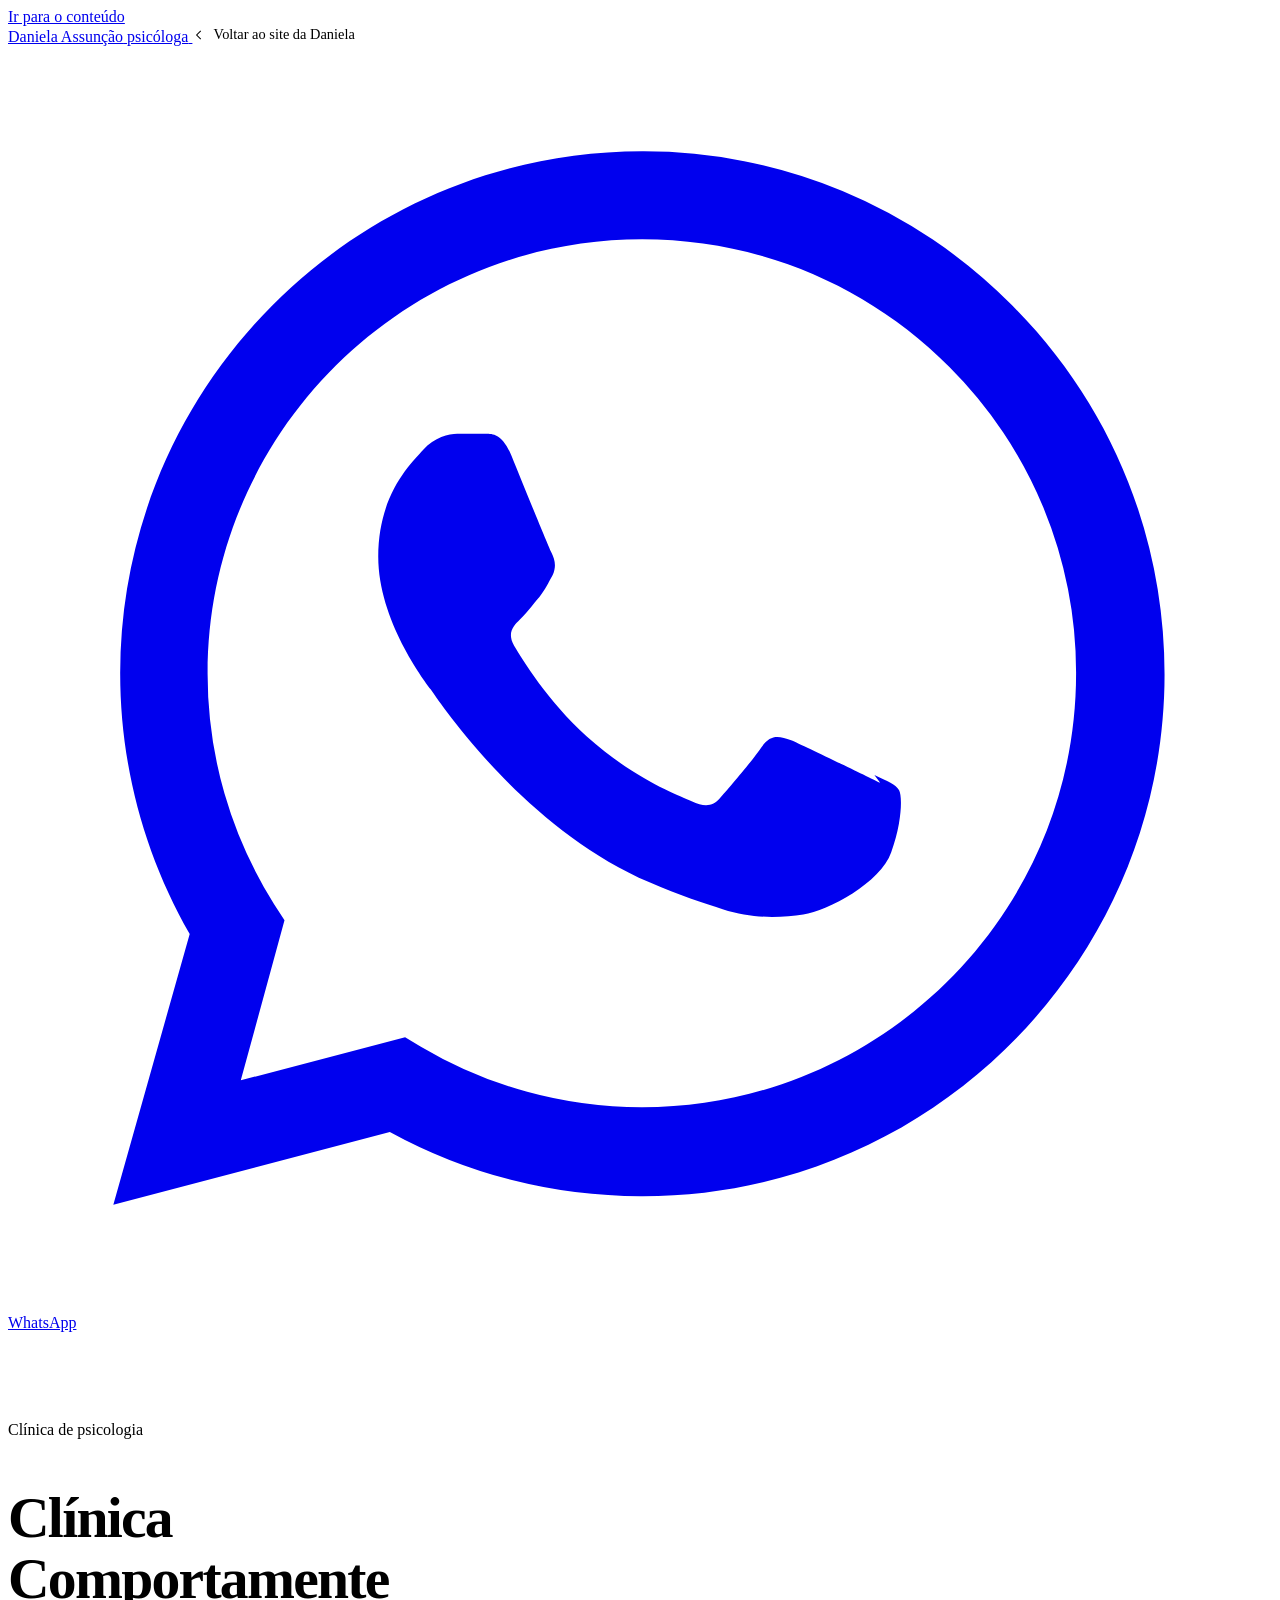
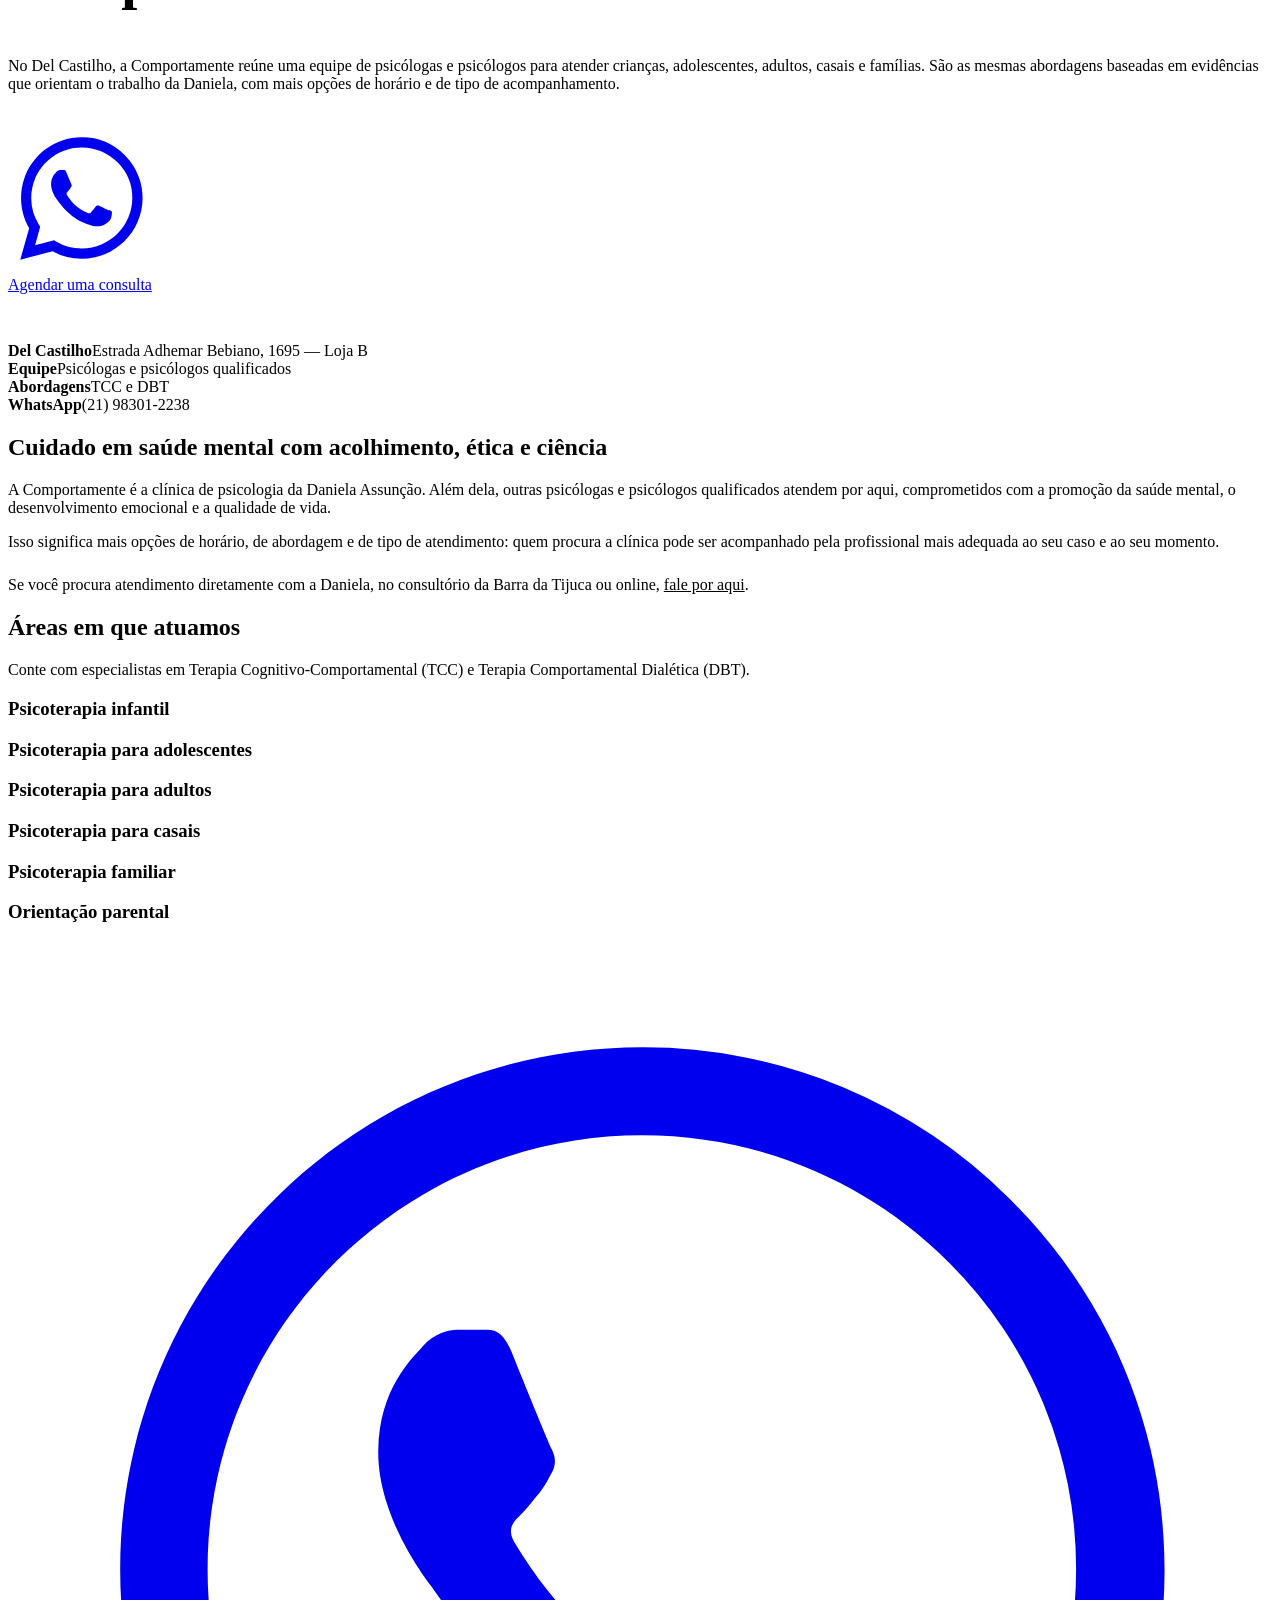
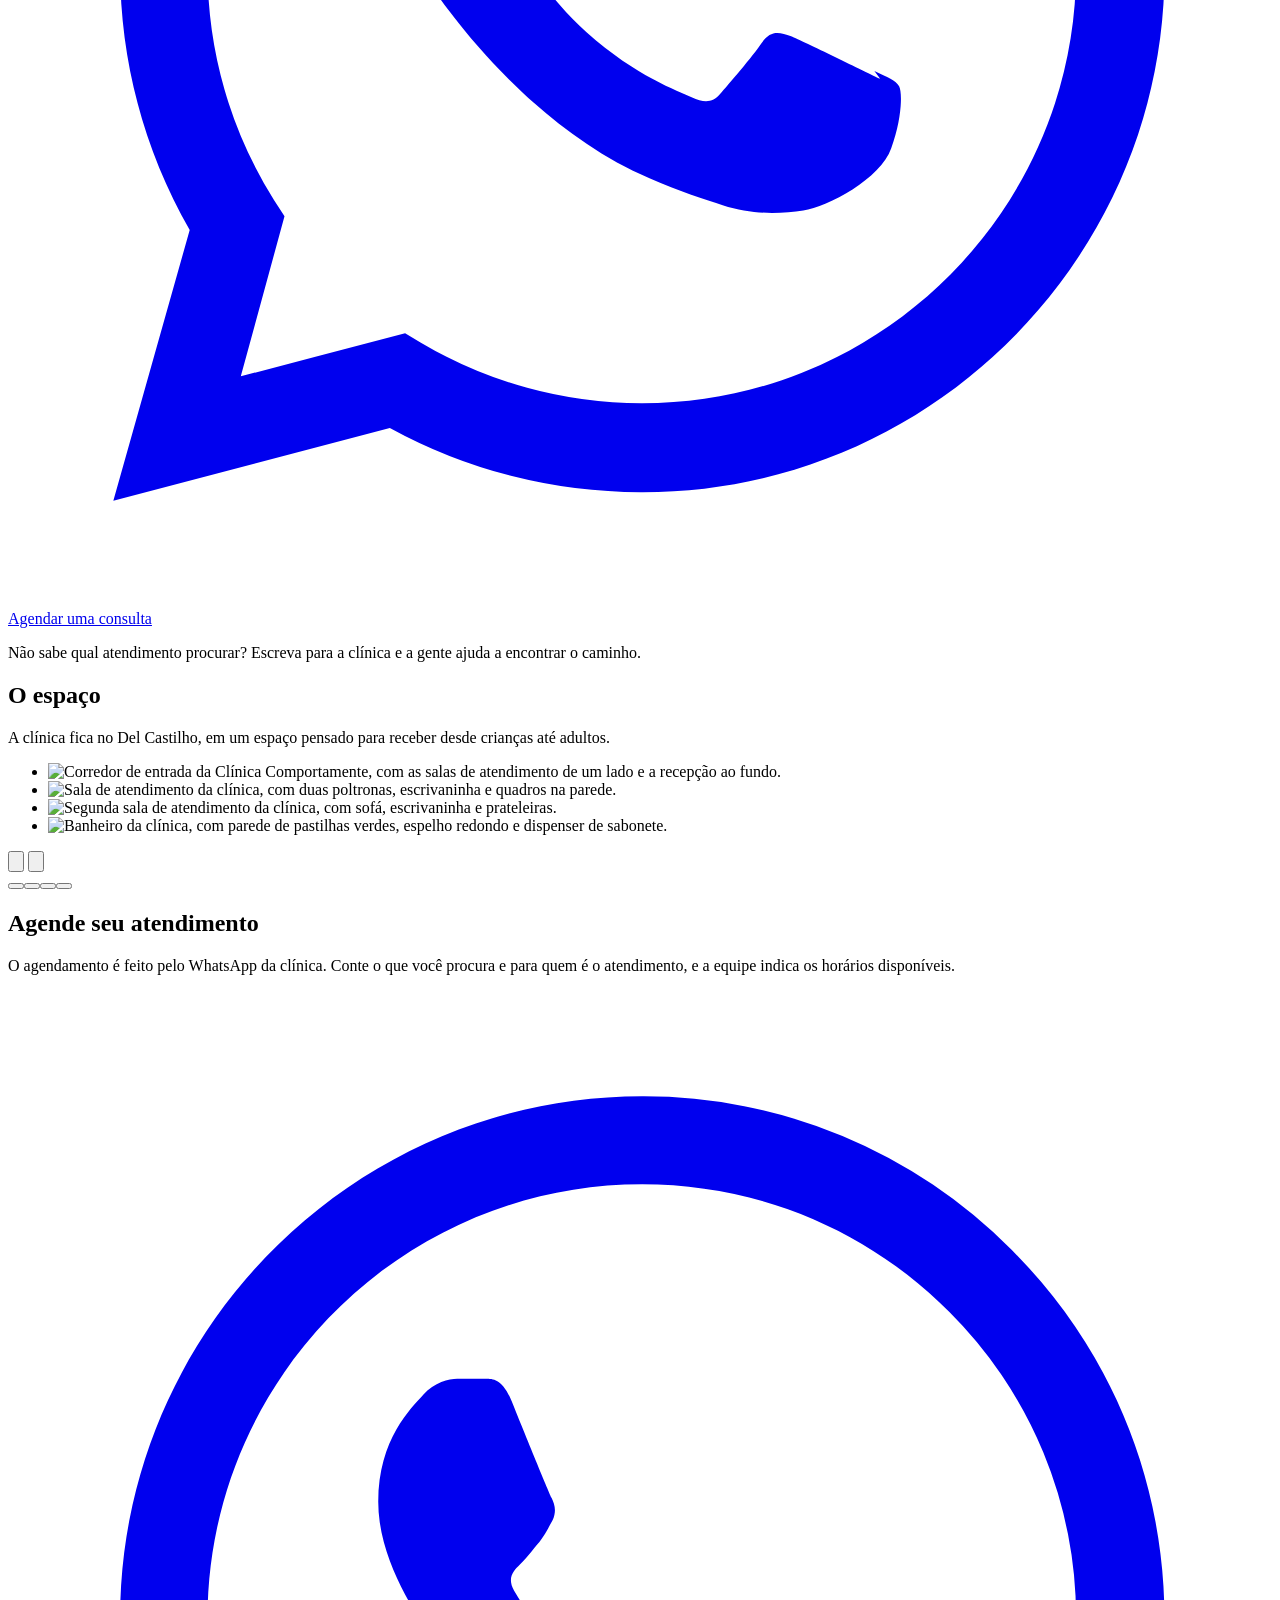
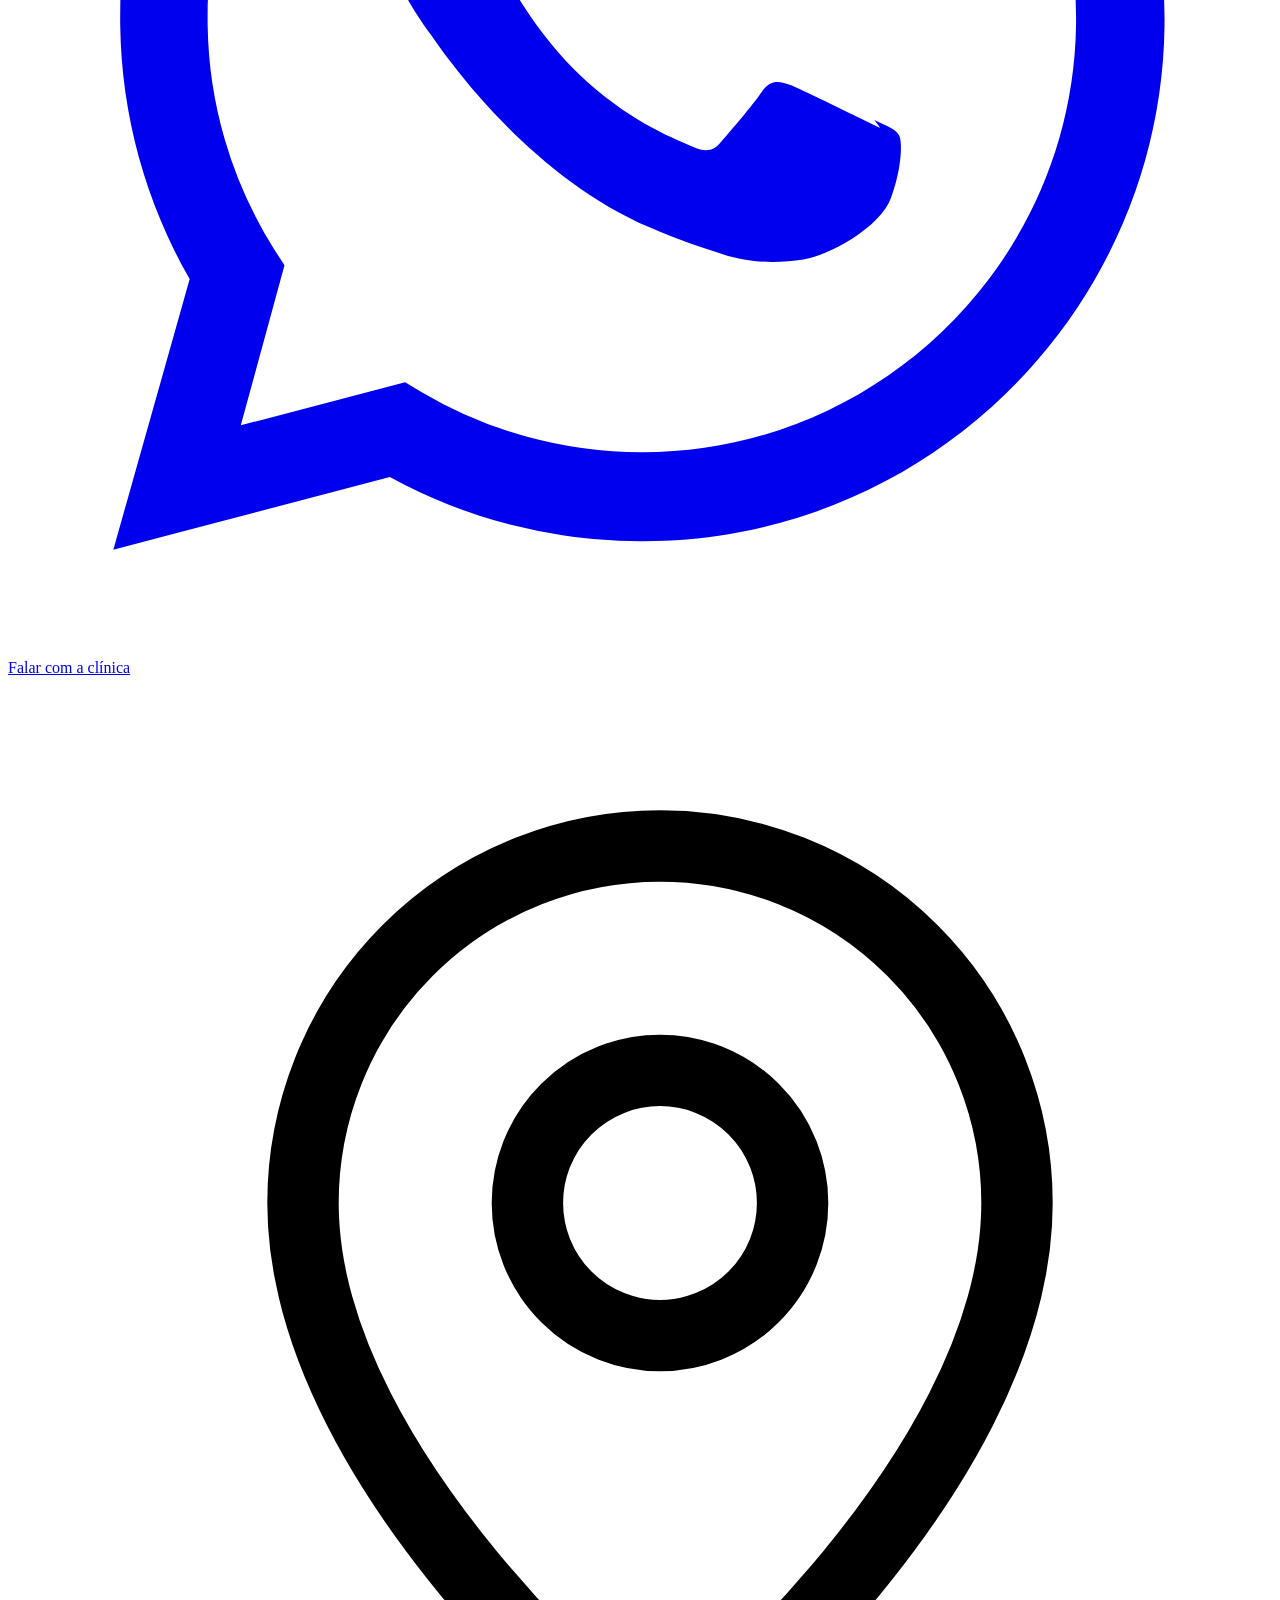
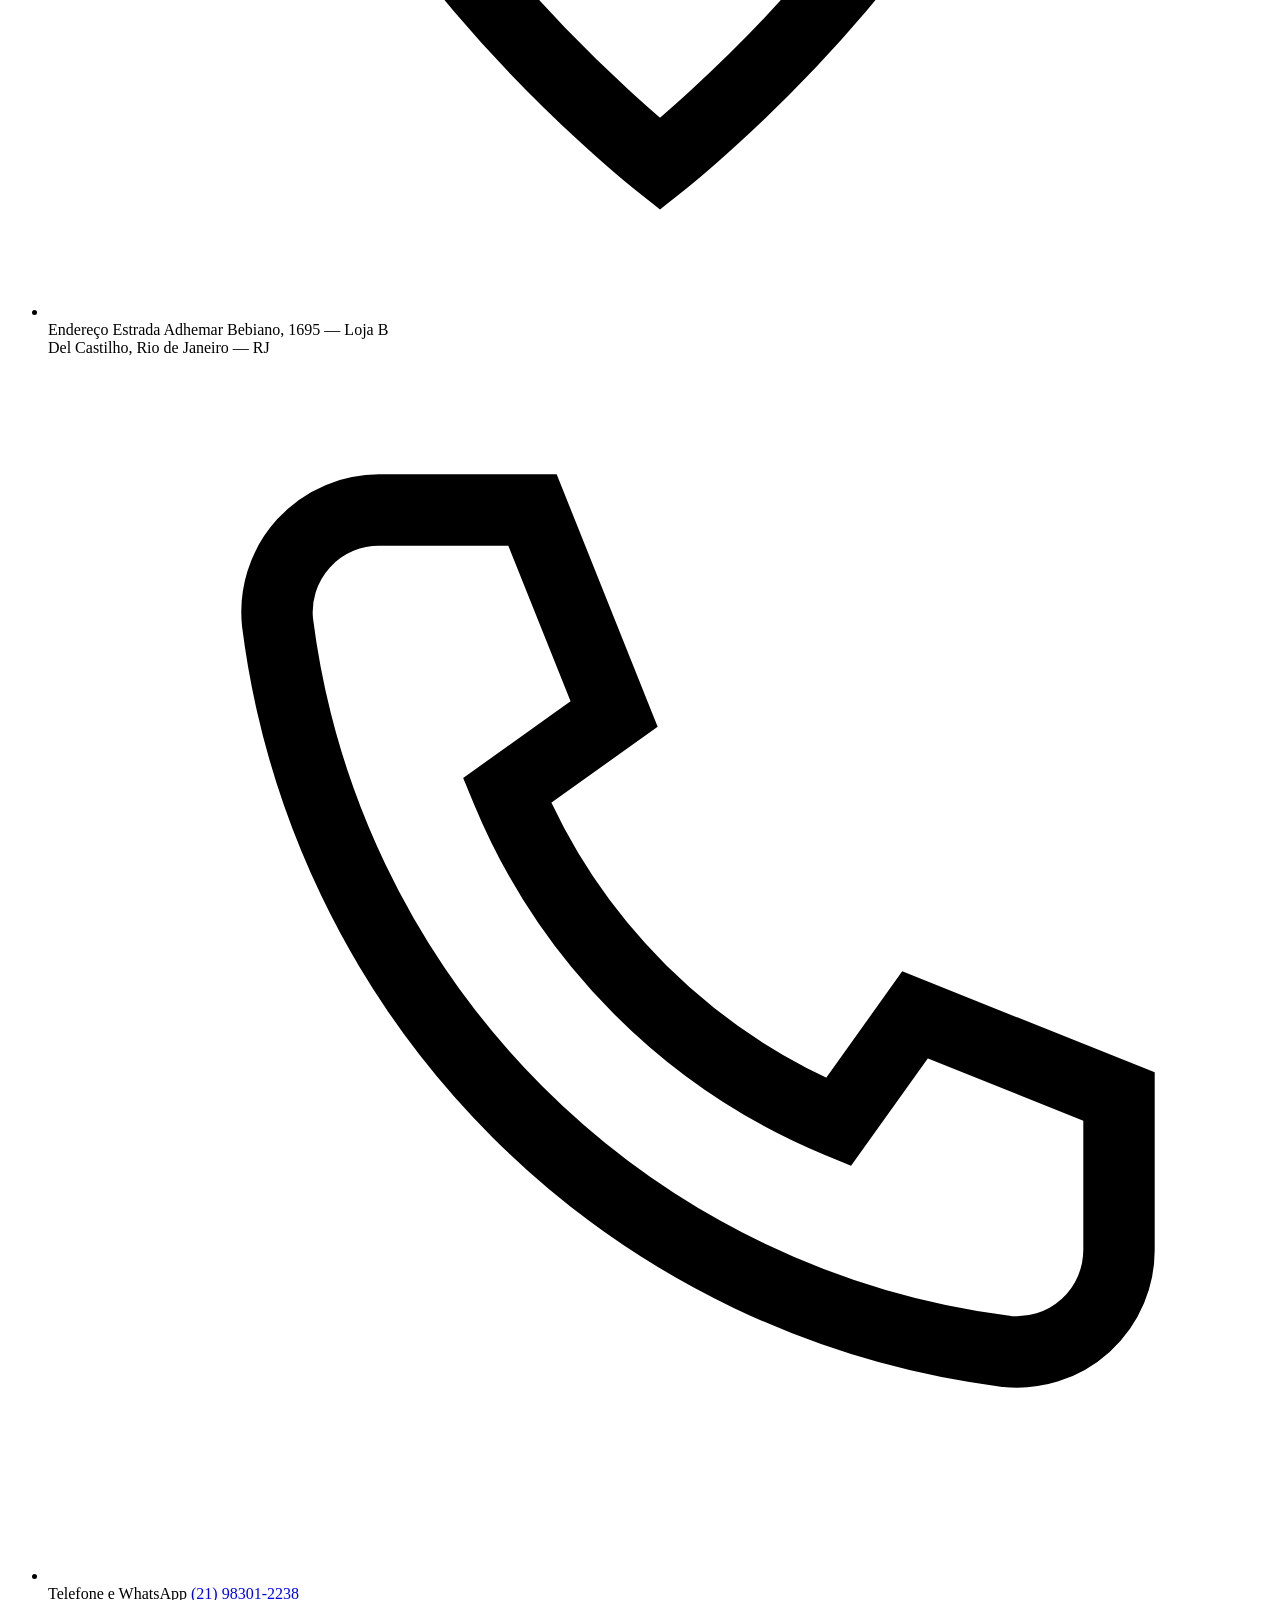
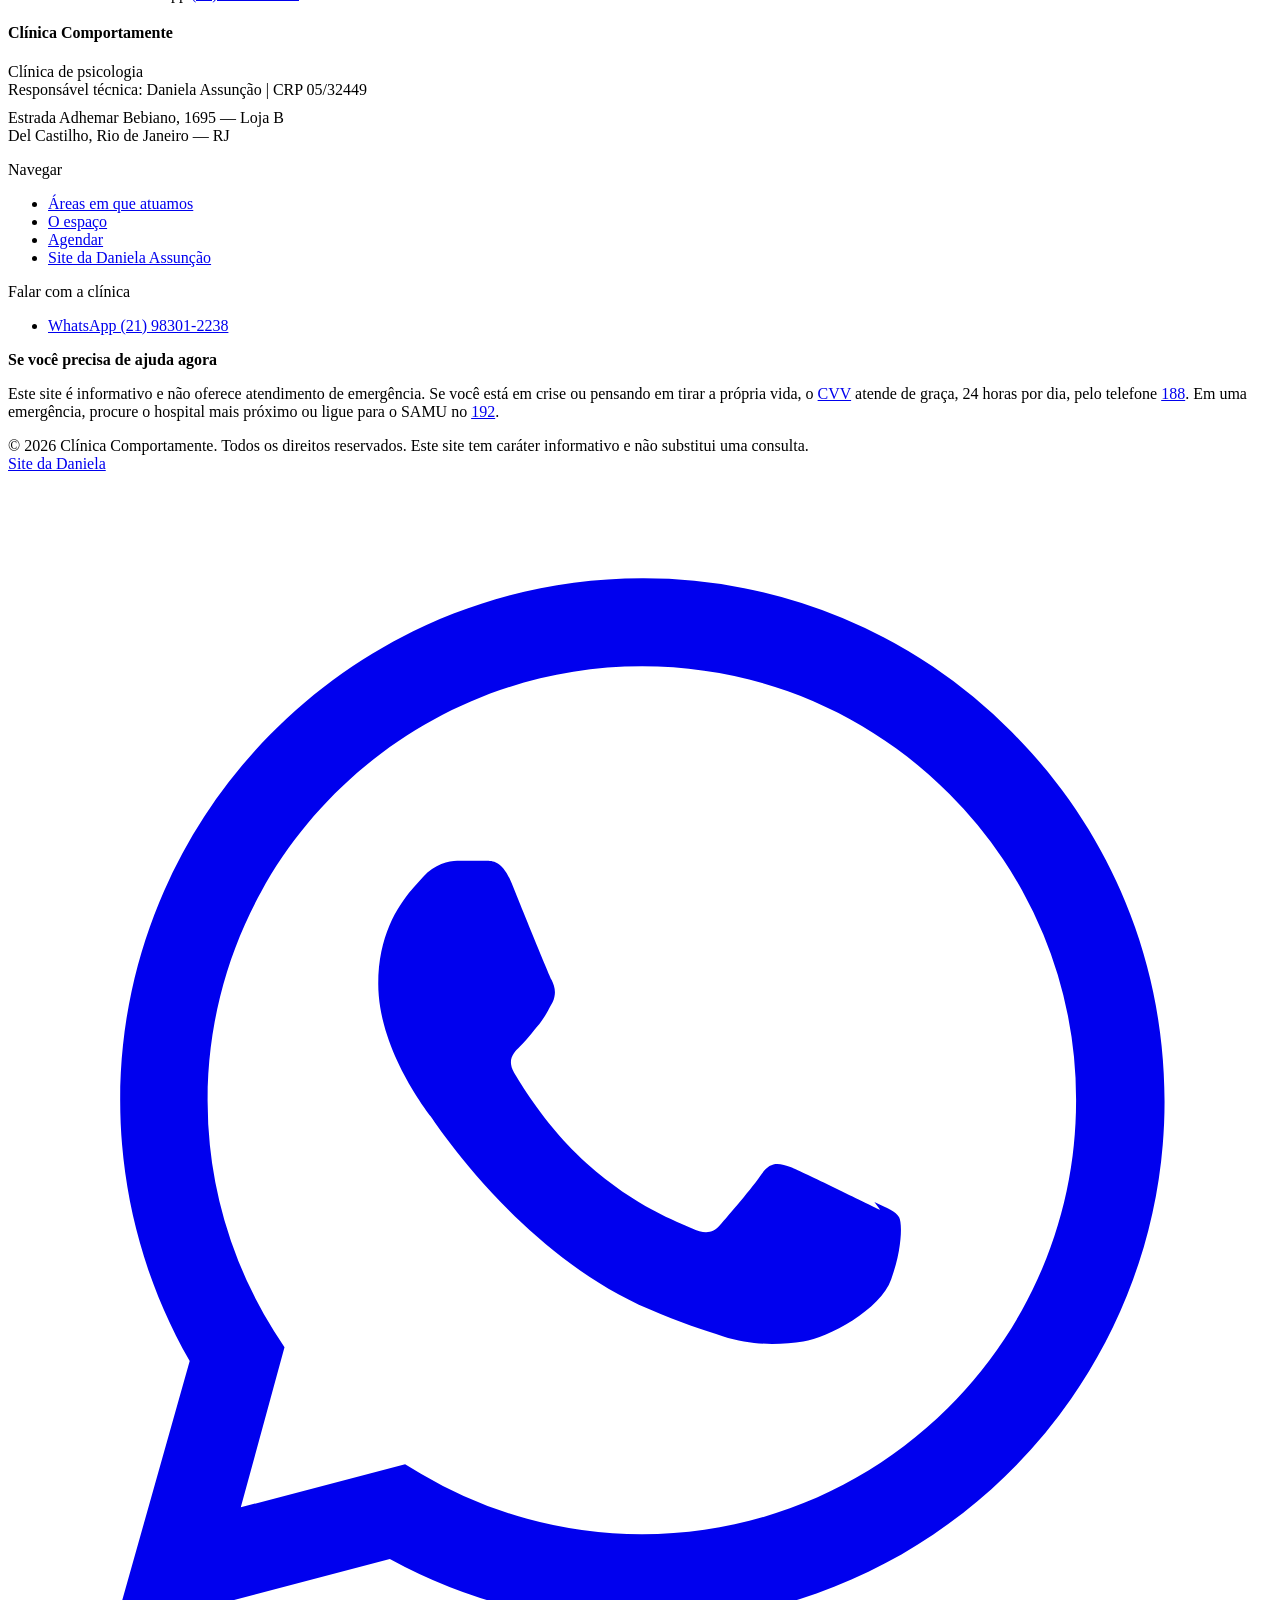
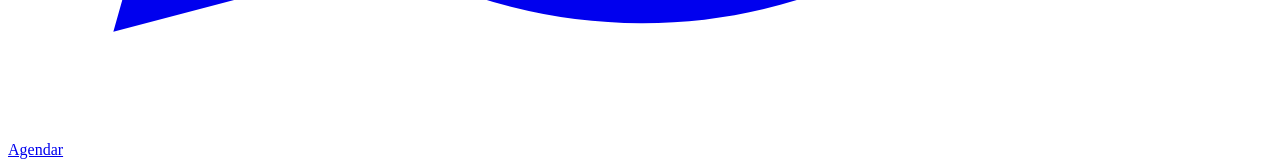
==== clinica.html @ fce55181 "Add files via upload" ====
<!DOCTYPE html>
<html lang="pt-BR">
<head>
<meta charset="utf-8">
<meta name="viewport" content="width=device-width, initial-scale=1">
<title>Clínica Comportamente — clínica de psicologia no Del Castilho | Daniela Assunção</title>
<meta name="description" content="Clínica Comportamente, clínica de psicologia da psicóloga Daniela Assunção, no Del Castilho, Rio de Janeiro. Atendimento infantil, adolescente, adulto, casal, familiar e orientação parental.">
<meta name="theme-color" content="#F7F2EA">
<link rel="canonical" href="https://danielaassuncaopsicologa.com.br/clinica.html">
<meta property="og:type" content="website">
<meta property="og:locale" content="pt_BR">
<meta property="og:title" content="Clínica Comportamente | Daniela Assunção">
<meta property="og:description" content="A clínica de psicologia da Daniela Assunção, no Del Castilho. Equipe de psicólogas e psicólogos para diferentes tipos de atendimento.">
<link rel="icon" href="data:image/svg+xml,<svg xmlns='http://www.w3.org/2000/svg' viewBox='0 0 32 32'><rect width='32' height='32' rx='8' fill='%232F3B31'/><text x='16' y='22' font-family='Georgia,serif' font-size='16' fill='%23F7F2EA' text-anchor='middle'>da</text></svg>">

<link rel="stylesheet" href="css/estilo.css">

<style>
.voltar{display:inline-flex;align-items:center;gap:.45rem;font-size:.9rem;text-decoration:none;
  color:var(--tinta-70);white-space:nowrap}
.voltar:hover{color:var(--tinta)}
.voltar svg{width:14px;height:14px}
@media (max-width:760px){.voltar{display:none}}
.capa{padding-block:clamp(3rem,7vw,6rem) clamp(2rem,4vw,3rem)}
.capa h1{font-size:clamp(2.1rem,4.6vw,3.6rem);line-height:1.06;letter-spacing:-.03em;max-width:16ch}
.capa .lead{margin-top:1.3rem}
.capa__acoes{display:flex;flex-wrap:wrap;gap:.8rem;margin-top:2rem}

</style>

</head>
<body>

<a class="btn btn--linha pular" href="#conteudo">Ir para o conteúdo</a>

<header class="topo" id="topo">
  <div class="topo__in">
    <a class="marca" href="index.html">
      <span class="marca__n">Daniela Assunção</span>
      <span class="marca__c">psicóloga</span>
    </a>
    <a class="voltar" href="index.html">
      <svg viewBox="0 0 24 24" fill="none" stroke="currentColor" stroke-width="1.8" aria-hidden="true"><path d="M15 5 8 12l7 7"/></svg>
      Voltar ao site da Daniela
    </a>
    <a class="btn btn--zap" href="https://wa.me/5521983012238?text=Ol%C3%A1%2C%20vim%20pelo%20site%20da%20psic%C3%B3loga%20Daniela%20Assun%C3%A7%C3%A3o%20e%20gostaria%20de%20agendar%20um%20atendimento%20na%20Cl%C3%ADnica%20Comportamente." target="_blank" rel="noopener">
      <svg viewBox="0 0 24 24" fill="currentColor" aria-hidden="true"><path d="M12.04 2C6.58 2 2.13 6.45 2.13 11.91c0 1.75.46 3.45 1.32 4.95L2 22l5.25-1.38a9.9 9.9 0 0 0 4.79 1.22h.01c5.46 0 9.91-4.45 9.91-9.91 0-2.65-1.03-5.14-2.9-7.01A9.82 9.82 0 0 0 12.04 2Zm0 18.15h-.01a8.2 8.2 0 0 1-4.19-1.15l-.3-.18-3.12.82.83-3.04-.2-.31a8.19 8.19 0 0 1-1.26-4.38c0-4.54 3.7-8.24 8.25-8.24 2.2 0 4.27.86 5.83 2.42a8.19 8.19 0 0 1 2.41 5.83c0 4.54-3.7 8.23-8.24 8.23Zm4.52-6.16c-.25-.12-1.47-.72-1.69-.81-.23-.08-.39-.12-.56.13-.16.24-.64.8-.79.97-.14.16-.29.18-.54.06-.25-.12-1.05-.39-1.99-1.23-.74-.66-1.23-1.47-1.38-1.72-.14-.25-.01-.38.11-.5.11-.11.25-.29.37-.43.12-.15.16-.25.25-.41.08-.17.04-.31-.02-.43-.06-.12-.56-1.34-.76-1.84-.2-.48-.4-.41-.56-.42h-.47c-.16 0-.43.06-.65.31-.22.25-.85.83-.85 2.03s.87 2.35.99 2.51c.12.16 1.72 2.62 4.16 3.67.58.25 1.03.4 1.39.51.58.19 1.11.16 1.53.1.47-.07 1.47-.6 1.67-1.18.21-.58.21-1.07.15-1.18-.06-.11-.22-.17-.47-.29Z"/></svg>
      <span>WhatsApp</span>
    </a>
  </div>
</header>

<main id="conteudo">

<!-- ================= CAPA ================= -->
<section class="sec capa">
  <div class="wrap">
    <p class="areas__rot" style="margin-top:0">Clínica de psicologia</p>
    <h1 class="anim">Clínica Comportamente</h1>
    <p class="lead anim">No Del Castilho, a Comportamente reúne uma equipe de psicólogas e psicólogos para atender crianças, adolescentes, adultos, casais e famílias. São as mesmas abordagens baseadas em evidências que orientam o trabalho da Daniela, com mais opções de horário e de tipo de acompanhamento.</p>
    <div class="capa__acoes anim">
      <a class="btn btn--zap" href="https://wa.me/5521983012238?text=Ol%C3%A1%2C%20vim%20pelo%20site%20da%20psic%C3%B3loga%20Daniela%20Assun%C3%A7%C3%A3o%20e%20gostaria%20de%20agendar%20um%20atendimento%20na%20Cl%C3%ADnica%20Comportamente." target="_blank" rel="noopener">
        <svg viewBox="0 0 24 24" fill="currentColor" aria-hidden="true"><path d="M12.04 2C6.58 2 2.13 6.45 2.13 11.91c0 1.75.46 3.45 1.32 4.95L2 22l5.25-1.38a9.9 9.9 0 0 0 4.79 1.22h.01c5.46 0 9.91-4.45 9.91-9.91 0-2.65-1.03-5.14-2.9-7.01A9.82 9.82 0 0 0 12.04 2Zm0 18.15h-.01a8.2 8.2 0 0 1-4.19-1.15l-.3-.18-3.12.82.83-3.04-.2-.31a8.19 8.19 0 0 1-1.26-4.38c0-4.54 3.7-8.24 8.25-8.24 2.2 0 4.27.86 5.83 2.42a8.19 8.19 0 0 1 2.41 5.83c0 4.54-3.7 8.23-8.24 8.23Zm4.52-6.16c-.25-.12-1.47-.72-1.69-.81-.23-.08-.39-.12-.56.13-.16.24-.64.8-.79.97-.14.16-.29.18-.54.06-.25-.12-1.05-.39-1.99-1.23-.74-.66-1.23-1.47-1.38-1.72-.14-.25-.01-.38.11-.5.11-.11.25-.29.37-.43.12-.15.16-.25.25-.41.08-.17.04-.31-.02-.43-.06-.12-.56-1.34-.76-1.84-.2-.48-.4-.41-.56-.42h-.47c-.16 0-.43.06-.65.31-.22.25-.85.83-.85 2.03s.87 2.35.99 2.51c.12.16 1.72 2.62 4.16 3.67.58.25 1.03.4 1.39.51.58.19 1.11.16 1.53.1.47-.07 1.47-.6 1.67-1.18.21-.58.21-1.07.15-1.18-.06-.11-.22-.17-.47-.29Z"/></svg>
        Agendar uma consulta
      </a>
    </div>
  </div>
</section>

<div class="faixa">
  <div class="faixa__in">
    <div class="faixa__cel"><b>Del Castilho</b><span>Estrada Adhemar Bebiano, 1695 — Loja B</span></div>
    <div class="faixa__cel"><b>Equipe</b><span>Psicólogas e psicólogos qualificados</span></div>
    <div class="faixa__cel"><b>Abordagens</b><span>TCC e DBT</span></div>
    <div class="faixa__cel"><b>WhatsApp</b><span>(21) 98301-2238</span></div>
  </div>
</div>

<!-- ================= SOBRE A CLÍNICA ================= -->
<section class="sec">
  <div class="wrap duas">
    <div>
      <h2 class="titulo">Cuidado em saúde mental com acolhimento, ética e ciência</h2>
    </div>
    <div>
      <p>A Comportamente é a clínica de psicologia da Daniela Assunção. Além dela, outras psicólogas e psicólogos qualificados atendem por aqui, comprometidos com a promoção da saúde mental, o desenvolvimento emocional e a qualidade de vida.</p>
      <p>Isso significa mais opções de horário, de abordagem e de tipo de atendimento: quem procura a clínica pode ser acompanhado pela profissional mais adequada ao seu caso e ao seu momento.</p>
      <p class="aviso" style="margin-top:1.6rem">Se você procura atendimento diretamente com a Daniela, no consultório da Barra da Tijuca ou online, <a href="index.html#contato" style="color:var(--mata)">fale por aqui</a>.</p>
    </div>
  </div>
</section>

<!-- ================= ATENDIMENTOS ================= -->
<section class="sec contato" id="atendimentos">
  <div class="wrap">
    <div class="areas__cab">
      <h2 class="titulo">Áreas em que atuamos</h2>
      <p class="lead" style="margin-top:1.2rem">Conte com especialistas em Terapia Cognitivo-Comportamental (TCC) e Terapia Comportamental Dialética (DBT).</p>
    </div>

    <div class="areas__grade" style="grid-template-columns:repeat(3,1fr)">
      <article class="area"><h3>Psicoterapia infantil</h3></article>
      <article class="area"><h3>Psicoterapia para adolescentes</h3></article>
      <article class="area"><h3>Psicoterapia para adultos</h3></article>
      <article class="area"><h3>Psicoterapia para casais</h3></article>
      <article class="area"><h3>Psicoterapia familiar</h3></article>
      <article class="area"><h3>Orientação parental</h3></article>
    </div>

    <div class="areas__pe">
      <a class="btn btn--zap" href="https://wa.me/5521983012238?text=Ol%C3%A1%2C%20vim%20pelo%20site%20da%20psic%C3%B3loga%20Daniela%20Assun%C3%A7%C3%A3o%20e%20gostaria%20de%20agendar%20um%20atendimento%20na%20Cl%C3%ADnica%20Comportamente." target="_blank" rel="noopener">
        <svg viewBox="0 0 24 24" fill="currentColor" aria-hidden="true"><path d="M12.04 2C6.58 2 2.13 6.45 2.13 11.91c0 1.75.46 3.45 1.32 4.95L2 22l5.25-1.38a9.9 9.9 0 0 0 4.79 1.22h.01c5.46 0 9.91-4.45 9.91-9.91 0-2.65-1.03-5.14-2.9-7.01A9.82 9.82 0 0 0 12.04 2Zm0 18.15h-.01a8.2 8.2 0 0 1-4.19-1.15l-.3-.18-3.12.82.83-3.04-.2-.31a8.19 8.19 0 0 1-1.26-4.38c0-4.54 3.7-8.24 8.25-8.24 2.2 0 4.27.86 5.83 2.42a8.19 8.19 0 0 1 2.41 5.83c0 4.54-3.7 8.23-8.24 8.23Zm4.52-6.16c-.25-.12-1.47-.72-1.69-.81-.23-.08-.39-.12-.56.13-.16.24-.64.8-.79.97-.14.16-.29.18-.54.06-.25-.12-1.05-.39-1.99-1.23-.74-.66-1.23-1.47-1.38-1.72-.14-.25-.01-.38.11-.5.11-.11.25-.29.37-.43.12-.15.16-.25.25-.41.08-.17.04-.31-.02-.43-.06-.12-.56-1.34-.76-1.84-.2-.48-.4-.41-.56-.42h-.47c-.16 0-.43.06-.65.31-.22.25-.85.83-.85 2.03s.87 2.35.99 2.51c.12.16 1.72 2.62 4.16 3.67.58.25 1.03.4 1.39.51.58.19 1.11.16 1.53.1.47-.07 1.47-.6 1.67-1.18.21-.58.21-1.07.15-1.18-.06-.11-.22-.17-.47-.29Z"/></svg>
        Agendar uma consulta
      </a>
      <p>Não sabe qual atendimento procurar? Escreva para a clínica e a gente ajuda a encontrar o caminho.</p>
    </div>
  </div>
</section>

<!-- ================= O ESPAÇO ================= -->
<!-- Fotos do interior da clínica. Para trocar, substitua o src base64 mantendo width/height e o alt. -->
<section class="sec" id="espaco" aria-labelledby="esp-tit">
  <div class="wrap">
    <div class="cons__cab">
      <h2 class="titulo" id="esp-tit">O espaço</h2>
      <p class="lead" style="margin-top:1.1rem">A clínica fica no Del Castilho, em um espaço pensado para receber desde crianças até adultos.</p>
    </div>
  </div>

  <ul class="cons__pista" id="esp-pista" tabindex="0" aria-label="Fotos da clínica">
    <li class="cons__item"><img src="img/clinica-corredor.jpg" width="620" height="775" loading="lazy" decoding="async" alt="Corredor de entrada da Clínica Comportamente, com as salas de atendimento de um lado e a recepção ao fundo."></li>
    <li class="cons__item"><img src="img/clinica-sala-1.jpg" width="620" height="775" loading="lazy" decoding="async" alt="Sala de atendimento da clínica, com duas poltronas, escrivaninha e quadros na parede."></li>
    <li class="cons__item"><img src="img/clinica-sala-2.jpg" width="620" height="775" loading="lazy" decoding="async" alt="Segunda sala de atendimento da clínica, com sofá, escrivaninha e prateleiras."></li>
    <li class="cons__item"><img src="img/clinica-banheiro.jpg" width="620" height="775" loading="lazy" decoding="async" alt="Banheiro da clínica, com parede de pastilhas verdes, espelho redondo e dispenser de sabonete."></li>
  </ul>

  <div class="wrap">
    <div class="car__ctrl">
      <button class="car__seta" type="button" id="esp-ant" aria-label="Foto anterior">
        <svg viewBox="0 0 24 24" fill="none" stroke="currentColor" stroke-width="1.8" aria-hidden="true"><path d="M15 5 8 12l7 7"/></svg>
      </button>
      <button class="car__seta" type="button" id="esp-prox" aria-label="Próxima foto">
        <svg viewBox="0 0 24 24" fill="none" stroke="currentColor" stroke-width="1.8" aria-hidden="true"><path d="m9 5 7 7-7 7"/></svg>
      </button>
      <div class="car__pontos" id="esp-pontos" aria-label="Escolher foto"></div>
    </div>
  </div>
</section>

<!-- ================= CONTATO ================= -->
<section class="sec contato" id="contato">
  <div class="wrap ct__grade">
    <div>
      <h2 class="titulo">Agende seu atendimento</h2>
      <p class="lead" style="margin-top:1.2rem">O agendamento é feito pelo WhatsApp da clínica. Conte o que você procura e para quem é o atendimento, e a equipe indica os horários disponíveis.</p>
      <a class="btn btn--zap ct__btn" href="https://wa.me/5521983012238?text=Ol%C3%A1%2C%20vim%20pelo%20site%20da%20psic%C3%B3loga%20Daniela%20Assun%C3%A7%C3%A3o%20e%20gostaria%20de%20agendar%20um%20atendimento%20na%20Cl%C3%ADnica%20Comportamente." target="_blank" rel="noopener">
        <svg viewBox="0 0 24 24" fill="currentColor" aria-hidden="true"><path d="M12.04 2C6.58 2 2.13 6.45 2.13 11.91c0 1.75.46 3.45 1.32 4.95L2 22l5.25-1.38a9.9 9.9 0 0 0 4.79 1.22h.01c5.46 0 9.91-4.45 9.91-9.91 0-2.65-1.03-5.14-2.9-7.01A9.82 9.82 0 0 0 12.04 2Zm0 18.15h-.01a8.2 8.2 0 0 1-4.19-1.15l-.3-.18-3.12.82.83-3.04-.2-.31a8.19 8.19 0 0 1-1.26-4.38c0-4.54 3.7-8.24 8.25-8.24 2.2 0 4.27.86 5.83 2.42a8.19 8.19 0 0 1 2.41 5.83c0 4.54-3.7 8.23-8.24 8.23Zm4.52-6.16c-.25-.12-1.47-.72-1.69-.81-.23-.08-.39-.12-.56.13-.16.24-.64.8-.79.97-.14.16-.29.18-.54.06-.25-.12-1.05-.39-1.99-1.23-.74-.66-1.23-1.47-1.38-1.72-.14-.25-.01-.38.11-.5.11-.11.25-.29.37-.43.12-.15.16-.25.25-.41.08-.17.04-.31-.02-.43-.06-.12-.56-1.34-.76-1.84-.2-.48-.4-.41-.56-.42h-.47c-.16 0-.43.06-.65.31-.22.25-.85.83-.85 2.03s.87 2.35.99 2.51c.12.16 1.72 2.62 4.16 3.67.58.25 1.03.4 1.39.51.58.19 1.11.16 1.53.1.47-.07 1.47-.6 1.67-1.18.21-.58.21-1.07.15-1.18-.06-.11-.22-.17-.47-.29Z"/></svg>
        Falar com a clínica
      </a>
    </div>

    <div>
      <ul class="ct__dados">
        <li>
          <svg viewBox="0 0 24 24" fill="none" stroke="currentColor" stroke-width="1.4" aria-hidden="true"><path d="M12 21s7-5.5 7-11a7 7 0 1 0-14 0c0 5.5 7 11 7 11Z"/><circle cx="12" cy="10" r="2.6"/></svg>
          <div><span class="ct__rot">Endereço</span>
            Estrada Adhemar Bebiano, 1695 — Loja B<br>Del Castilho, Rio de Janeiro — RJ
          </div>
        </li>
        <li>
          <svg viewBox="0 0 24 24" fill="none" stroke="currentColor" stroke-width="1.4" aria-hidden="true"><path d="M6.5 3h3l1.6 4-2.1 1.5a12 12 0 0 0 6.5 6.5L17 12.9l4 1.6v3a2 2 0 0 1-2.2 2A16.5 16.5 0 0 1 4.5 5.2 2 2 0 0 1 6.5 3Z"/></svg>
          <div><span class="ct__rot">Telefone e WhatsApp</span>
            <a href="tel:+5521983012238">(21) 98301-2238</a>
          </div>
        </li>
      </ul>
    </div>
  </div>
</section>

</main>

<footer class="rod">
  <div class="rod__in">
    <div>
      <h4>Clínica Comportamente</h4>
      <p style="margin:0 0 .6rem">Clínica de psicologia<br>Responsável técnica: Daniela Assunção | CRP 05/32449</p>
      <p style="margin:0">Estrada Adhemar Bebiano, 1695 — Loja B<br>Del Castilho, Rio de Janeiro — RJ</p>
    </div>
    <div>
      <p class="rod__t">Navegar</p>
      <ul>
        <li><a href="#atendimentos">Áreas em que atuamos</a></li>
        <li><a href="#espaco">O espaço</a></li>
        <li><a href="#contato">Agendar</a></li>
        <li><a href="index.html">Site da Daniela Assunção</a></li>
      </ul>
    </div>
    <div>
      <p class="rod__t">Falar com a clínica</p>
      <ul>
        <li><a href="https://wa.me/5521983012238?text=Ol%C3%A1%2C%20vim%20pelo%20site%20da%20psic%C3%B3loga%20Daniela%20Assun%C3%A7%C3%A3o%20e%20gostaria%20de%20agendar%20um%20atendimento%20na%20Cl%C3%ADnica%20Comportamente." target="_blank" rel="noopener">WhatsApp (21) 98301-2238</a></li>
      </ul>
    </div>
  </div>

  <div class="emerg">
    <div class="emerg__cx">
      <b>Se você precisa de ajuda agora</b>
      <p>Este site é informativo e não oferece atendimento de emergência. Se você está em crise ou pensando em tirar a própria vida, o <a href="https://www.cvv.org.br/" target="_blank" rel="noopener">CVV</a> atende de graça, 24 horas por dia, pelo telefone <a href="tel:188">188</a>. Em uma emergência, procure o hospital mais próximo ou ligue para o SAMU no <a href="tel:192">192</a>.</p>
    </div>
  </div>

  <div class="rod__base">
    <span>© <span id="ano">2026</span> Clínica Comportamente. Todos os direitos reservados.</span>
    <span>Este site tem caráter informativo e não substitui uma consulta.</span>
  </div>
</footer>

<div class="barra">
  <a class="btn btn--linha" href="index.html">Site da Daniela</a>
  <a class="btn btn--zap" href="https://wa.me/5521983012238?text=Ol%C3%A1%2C%20vim%20pelo%20site%20da%20psic%C3%B3loga%20Daniela%20Assun%C3%A7%C3%A3o%20e%20gostaria%20de%20agendar%20um%20atendimento%20na%20Cl%C3%ADnica%20Comportamente." target="_blank" rel="noopener">
    <svg viewBox="0 0 24 24" fill="currentColor" aria-hidden="true"><path d="M12.04 2C6.58 2 2.13 6.45 2.13 11.91c0 1.75.46 3.45 1.32 4.95L2 22l5.25-1.38a9.9 9.9 0 0 0 4.79 1.22h.01c5.46 0 9.91-4.45 9.91-9.91 0-2.65-1.03-5.14-2.9-7.01A9.82 9.82 0 0 0 12.04 2Zm0 18.15h-.01a8.2 8.2 0 0 1-4.19-1.15l-.3-.18-3.12.82.83-3.04-.2-.31a8.19 8.19 0 0 1-1.26-4.38c0-4.54 3.7-8.24 8.25-8.24 2.2 0 4.27.86 5.83 2.42a8.19 8.19 0 0 1 2.41 5.83c0 4.54-3.7 8.23-8.24 8.23Zm4.52-6.16c-.25-.12-1.47-.72-1.69-.81-.23-.08-.39-.12-.56.13-.16.24-.64.8-.79.97-.14.16-.29.18-.54.06-.25-.12-1.05-.39-1.99-1.23-.74-.66-1.23-1.47-1.38-1.72-.14-.25-.01-.38.11-.5.11-.11.25-.29.37-.43.12-.15.16-.25.25-.41.08-.17.04-.31-.02-.43-.06-.12-.56-1.34-.76-1.84-.2-.48-.4-.41-.56-.42h-.47c-.16 0-.43.06-.65.31-.22.25-.85.83-.85 2.03s.87 2.35.99 2.51c.12.16 1.72 2.62 4.16 3.67.58.25 1.03.4 1.39.51.58.19 1.11.16 1.53.1.47-.07 1.47-.6 1.67-1.18.21-.58.21-1.07.15-1.18-.06-.11-.22-.17-.47-.29Z"/></svg>
    Agendar
  </a>
</div>

<script type="application/ld+json">
{
  "@context":"https://schema.org",
  "@type":"Psychologist",
  "name":"Clínica Comportamente",
  "description":"Clínica de psicologia no Del Castilho, Rio de Janeiro. Atendimento infantil, adolescente, adulto, de casais e familiar, com abordagens baseadas em evidências.",
  "url":"https://danielaassuncaopsicologa.com.br/clinica.html",
  "telephone":"+55 21 98301-2238",
  "address":{"@type":"PostalAddress","streetAddress":"Estrada Adhemar Bebiano, 1695 - Loja B","addressLocality":"Rio de Janeiro","addressRegion":"RJ","addressCountry":"BR"},
  "employee":{"@type":"Person","name":"Daniela Assunção","jobTitle":"Psicóloga"}
}
</script>

<script>
(function () {
  "use strict";
  document.getElementById("ano").textContent = new Date().getFullYear();
  requestAnimationFrame(function () { document.body.classList.add("pronto"); });
  var topo = document.getElementById("topo");
  var aoRolar = function () { topo.classList.toggle("rolou", window.scrollY > 12); };
  aoRolar();
  window.addEventListener("scroll", aoRolar, { passive: true });

  /* ---------- carrossel (mesma mecânica do site da Daniela) ---------- */
  var semMovimento = window.matchMedia("(prefers-reduced-motion: reduce)").matches;

  function montarCarrossel(idPista, idPontos, idAnt, idProx, intervalo) {
    var pista = document.getElementById(idPista);
    if (!pista) return;
    var itens = pista.children;
    var pontos = document.getElementById(idPontos);
    var atual = 0, pausadoAte = 0;

    for (var i = 0; i < itens.length; i++) {
      (function (n) {
        var b = document.createElement("button");
        b.className = "car__pt";
        b.type = "button";
        b.setAttribute("aria-label", "Item " + (n + 1) + " de " + itens.length);
        b.addEventListener("click", function () { pausar(); ir(n); });
        pontos.appendChild(b);
      })(i);
    }
    var bolinhas = pontos.querySelectorAll(".car__pt");

    function pausar() { pausadoAte = Date.now() + 12000; }

    function marcar(n) {
      atual = n;
      for (var k = 0; k < bolinhas.length; k++) {
        bolinhas[k].setAttribute("aria-current", k === n ? "true" : "false");
      }
    }

    function ir(n) {
      var base = itens[0].offsetLeft;
      pista.scrollTo({ left: itens[n].offsetLeft - base, behavior: semMovimento ? "auto" : "smooth" });
      marcar(n);
    }

    function fim() { return pista.scrollLeft + pista.clientWidth >= pista.scrollWidth - 8; }

    function avancar() {
      if (atual >= itens.length - 1 || fim()) ir(0);
      else ir(atual + 1);
    }

    marcar(0);
    document.getElementById(idAnt).addEventListener("click", function () {
      pausar(); ir((atual - 1 + itens.length) % itens.length);
    });
    document.getElementById(idProx).addEventListener("click", function () { pausar(); avancar(); });

    var esperando;
    pista.addEventListener("scroll", function () {
      clearTimeout(esperando);
      esperando = setTimeout(function () {
        var base = itens[0].offsetLeft, perto = 0, menor = Infinity;
        for (var k = 0; k < itens.length; k++) {
          var d = Math.abs((itens[k].offsetLeft - base) - pista.scrollLeft);
          if (d < menor) { menor = d; perto = k; }
        }
        marcar(perto);
      }, 90);
    }, { passive: true });

    pista.addEventListener("pointerdown", pausar, { passive: true });
    pista.addEventListener("mouseenter", pausar);
    pista.addEventListener("keydown", function (e) {
      if (e.key === "ArrowRight") { pausar(); avancar(); }
      if (e.key === "ArrowLeft") { pausar(); ir((atual - 1 + itens.length) % itens.length); }
    });

    if (!semMovimento) {
      setInterval(function () {
        if (document.hidden || Date.now() < pausadoAte) return;
        var r = pista.getBoundingClientRect();
        if (r.bottom < 40 || r.top > window.innerHeight - 40) return;
        avancar();
      }, intervalo);
    }
  }

  montarCarrossel("esp-pista", "esp-pontos", "esp-ant", "esp-prox", 4500);
})();
</script>
</body>
</html>
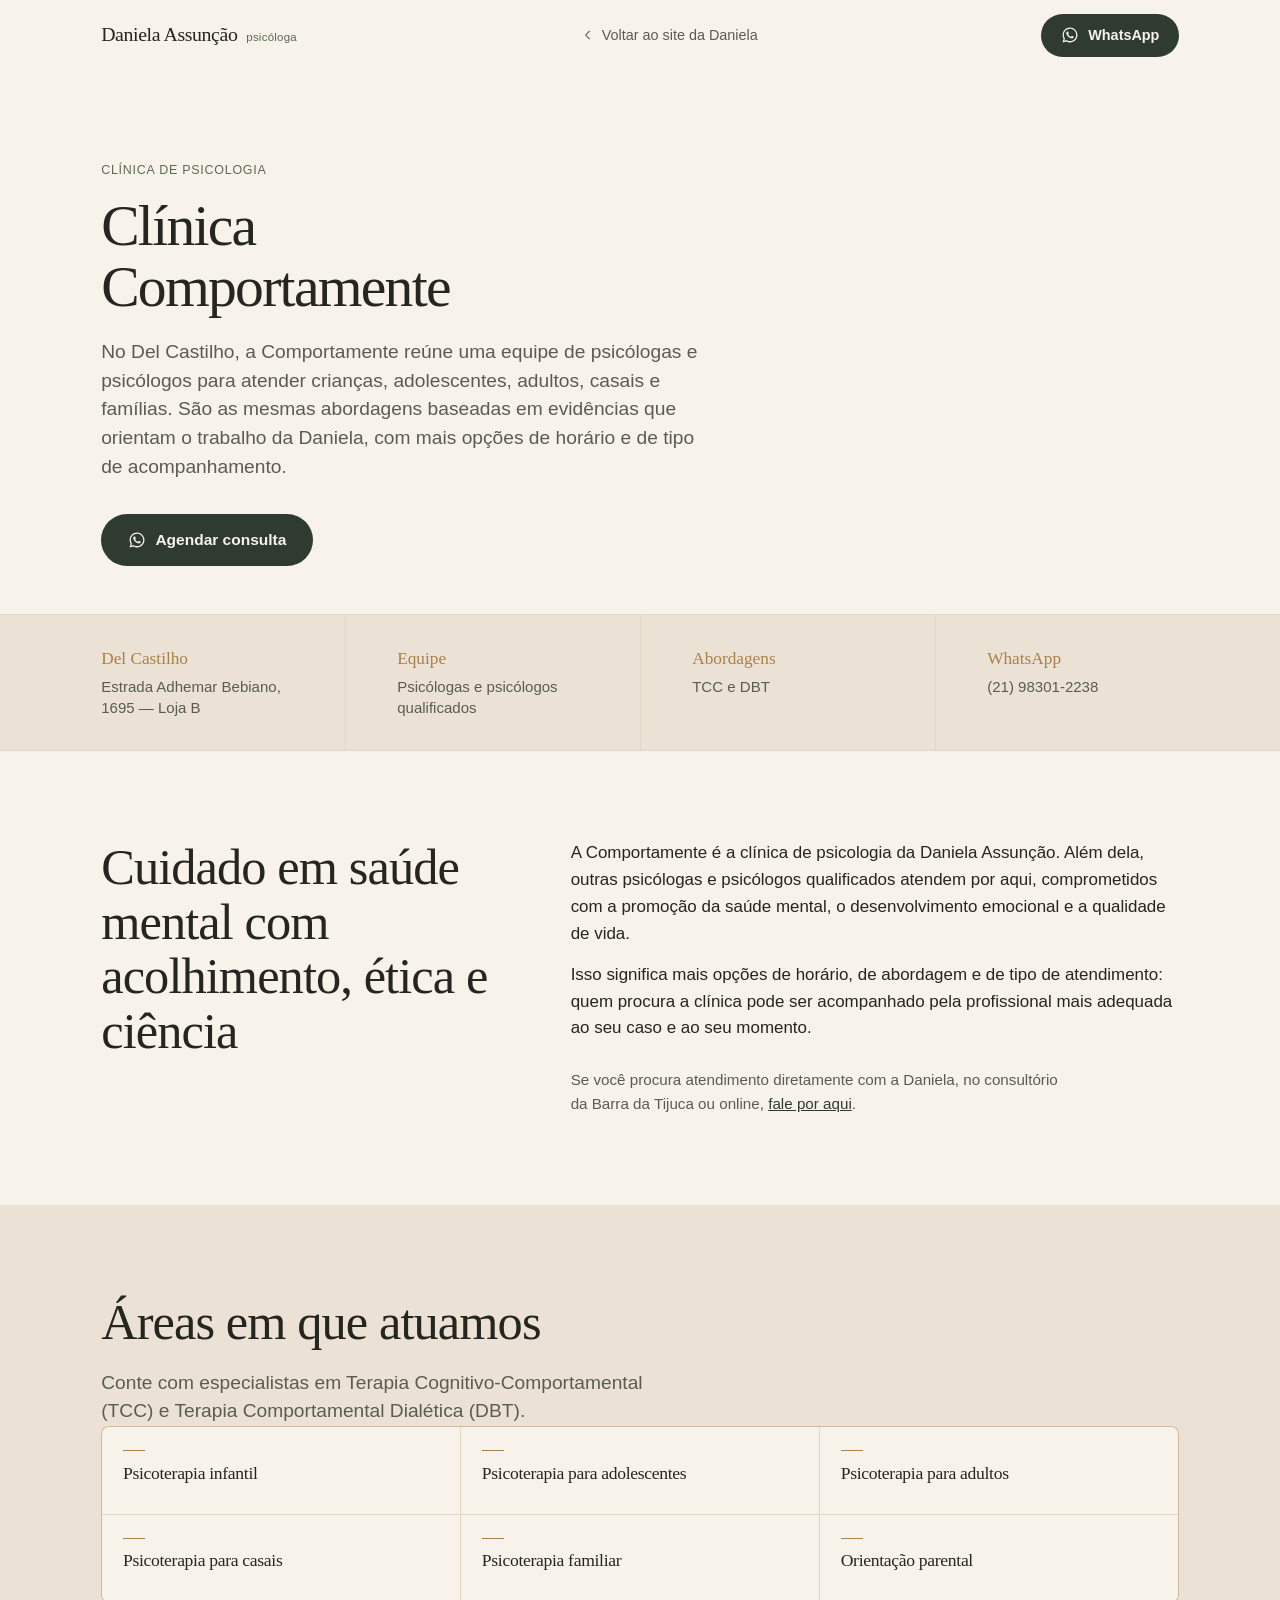
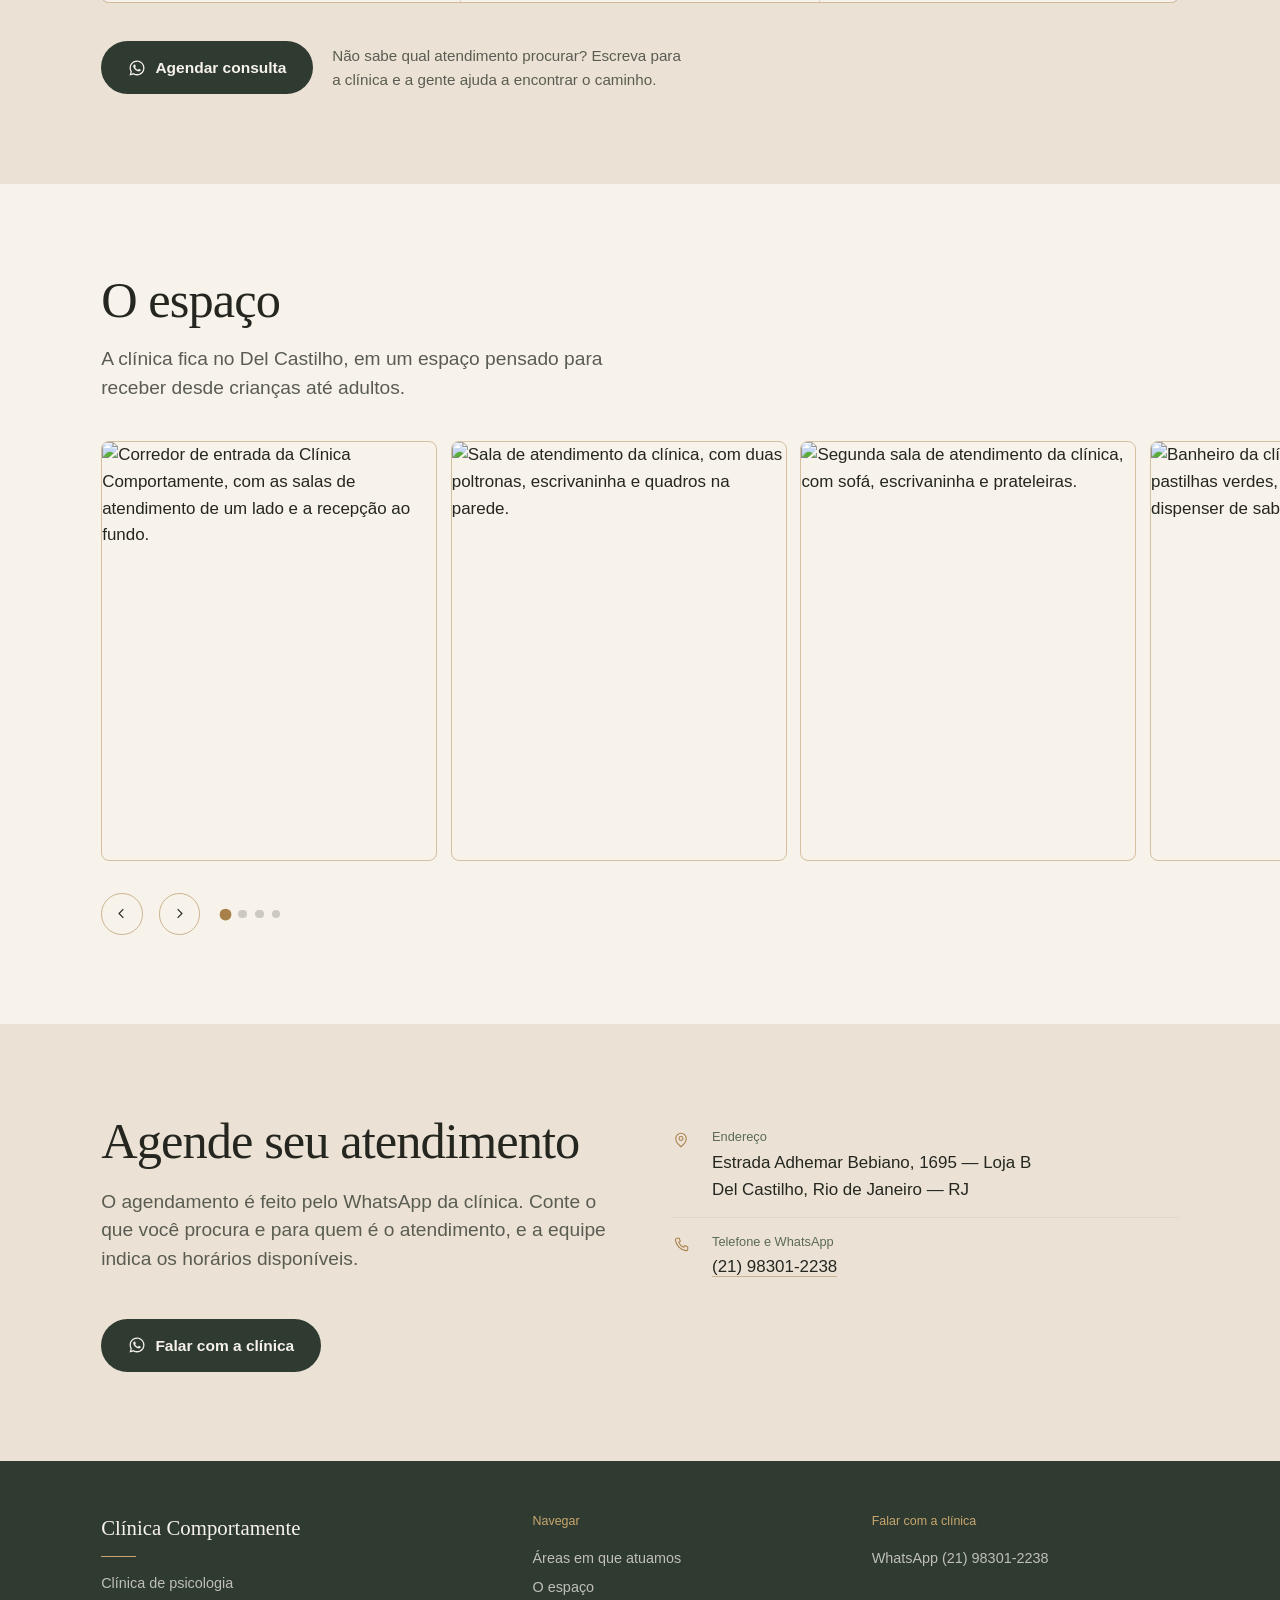
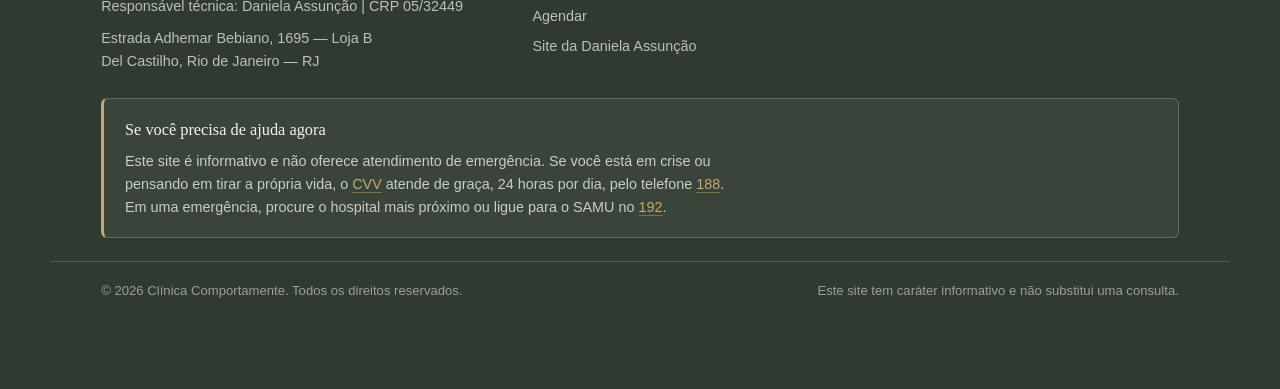
==== commit 71275f33: "Rename clinica (2).html to clinica.html" ====
--- a/clinica.html
+++ b/clinica.html
@@ -13,7 +13,7 @@
 <meta property="og:description" content="A clínica de psicologia da Daniela Assunção, no Del Castilho. Equipe de psicólogas e psicólogos para diferentes tipos de atendimento.">
 <link rel="icon" href="data:image/svg+xml,<svg xmlns='http://www.w3.org/2000/svg' viewBox='0 0 32 32'><rect width='32' height='32' rx='8' fill='%232F3B31'/><text x='16' y='22' font-family='Georgia,serif' font-size='16' fill='%23F7F2EA' text-anchor='middle'>da</text></svg>">
 
-<link rel="stylesheet" href="css/estilo.css">
+<link rel="stylesheet" href="estilo.css">
 
 <style>
 .voltar{display:inline-flex;align-items:center;gap:.45rem;font-size:.9rem;text-decoration:none;
@@ -61,7 +61,7 @@
     <div class="capa__acoes anim">
       <a class="btn btn--zap" href="https://wa.me/5521983012238?text=Ol%C3%A1%2C%20vim%20pelo%20site%20da%20psic%C3%B3loga%20Daniela%20Assun%C3%A7%C3%A3o%20e%20gostaria%20de%20agendar%20um%20atendimento%20na%20Cl%C3%ADnica%20Comportamente." target="_blank" rel="noopener">
         <svg viewBox="0 0 24 24" fill="currentColor" aria-hidden="true"><path d="M12.04 2C6.58 2 2.13 6.45 2.13 11.91c0 1.75.46 3.45 1.32 4.95L2 22l5.25-1.38a9.9 9.9 0 0 0 4.79 1.22h.01c5.46 0 9.91-4.45 9.91-9.91 0-2.65-1.03-5.14-2.9-7.01A9.82 9.82 0 0 0 12.04 2Zm0 18.15h-.01a8.2 8.2 0 0 1-4.19-1.15l-.3-.18-3.12.82.83-3.04-.2-.31a8.19 8.19 0 0 1-1.26-4.38c0-4.54 3.7-8.24 8.25-8.24 2.2 0 4.27.86 5.83 2.42a8.19 8.19 0 0 1 2.41 5.83c0 4.54-3.7 8.23-8.24 8.23Zm4.52-6.16c-.25-.12-1.47-.72-1.69-.81-.23-.08-.39-.12-.56.13-.16.24-.64.8-.79.97-.14.16-.29.18-.54.06-.25-.12-1.05-.39-1.99-1.23-.74-.66-1.23-1.47-1.38-1.72-.14-.25-.01-.38.11-.5.11-.11.25-.29.37-.43.12-.15.16-.25.25-.41.08-.17.04-.31-.02-.43-.06-.12-.56-1.34-.76-1.84-.2-.48-.4-.41-.56-.42h-.47c-.16 0-.43.06-.65.31-.22.25-.85.83-.85 2.03s.87 2.35.99 2.51c.12.16 1.72 2.62 4.16 3.67.58.25 1.03.4 1.39.51.58.19 1.11.16 1.53.1.47-.07 1.47-.6 1.67-1.18.21-.58.21-1.07.15-1.18-.06-.11-.22-.17-.47-.29Z"/></svg>
-        Agendar uma consulta
+        Agendar consulta
       </a>
     </div>
   </div>
@@ -110,7 +110,7 @@
     <div class="areas__pe">
       <a class="btn btn--zap" href="https://wa.me/5521983012238?text=Ol%C3%A1%2C%20vim%20pelo%20site%20da%20psic%C3%B3loga%20Daniela%20Assun%C3%A7%C3%A3o%20e%20gostaria%20de%20agendar%20um%20atendimento%20na%20Cl%C3%ADnica%20Comportamente." target="_blank" rel="noopener">
         <svg viewBox="0 0 24 24" fill="currentColor" aria-hidden="true"><path d="M12.04 2C6.58 2 2.13 6.45 2.13 11.91c0 1.75.46 3.45 1.32 4.95L2 22l5.25-1.38a9.9 9.9 0 0 0 4.79 1.22h.01c5.46 0 9.91-4.45 9.91-9.91 0-2.65-1.03-5.14-2.9-7.01A9.82 9.82 0 0 0 12.04 2Zm0 18.15h-.01a8.2 8.2 0 0 1-4.19-1.15l-.3-.18-3.12.82.83-3.04-.2-.31a8.19 8.19 0 0 1-1.26-4.38c0-4.54 3.7-8.24 8.25-8.24 2.2 0 4.27.86 5.83 2.42a8.19 8.19 0 0 1 2.41 5.83c0 4.54-3.7 8.23-8.24 8.23Zm4.52-6.16c-.25-.12-1.47-.72-1.69-.81-.23-.08-.39-.12-.56.13-.16.24-.64.8-.79.97-.14.16-.29.18-.54.06-.25-.12-1.05-.39-1.99-1.23-.74-.66-1.23-1.47-1.38-1.72-.14-.25-.01-.38.11-.5.11-.11.25-.29.37-.43.12-.15.16-.25.25-.41.08-.17.04-.31-.02-.43-.06-.12-.56-1.34-.76-1.84-.2-.48-.4-.41-.56-.42h-.47c-.16 0-.43.06-.65.31-.22.25-.85.83-.85 2.03s.87 2.35.99 2.51c.12.16 1.72 2.62 4.16 3.67.58.25 1.03.4 1.39.51.58.19 1.11.16 1.53.1.47-.07 1.47-.6 1.67-1.18.21-.58.21-1.07.15-1.18-.06-.11-.22-.17-.47-.29Z"/></svg>
-        Agendar uma consulta
+        Agendar consulta
       </a>
       <p>Não sabe qual atendimento procurar? Escreva para a clínica e a gente ajuda a encontrar o caminho.</p>
     </div>
@@ -128,10 +128,10 @@
   </div>
 
   <ul class="cons__pista" id="esp-pista" tabindex="0" aria-label="Fotos da clínica">
-    <li class="cons__item"><img src="img/clinica-corredor.jpg" width="620" height="775" loading="lazy" decoding="async" alt="Corredor de entrada da Clínica Comportamente, com as salas de atendimento de um lado e a recepção ao fundo."></li>
-    <li class="cons__item"><img src="img/clinica-sala-1.jpg" width="620" height="775" loading="lazy" decoding="async" alt="Sala de atendimento da clínica, com duas poltronas, escrivaninha e quadros na parede."></li>
-    <li class="cons__item"><img src="img/clinica-sala-2.jpg" width="620" height="775" loading="lazy" decoding="async" alt="Segunda sala de atendimento da clínica, com sofá, escrivaninha e prateleiras."></li>
-    <li class="cons__item"><img src="img/clinica-banheiro.jpg" width="620" height="775" loading="lazy" decoding="async" alt="Banheiro da clínica, com parede de pastilhas verdes, espelho redondo e dispenser de sabonete."></li>
+    <li class="cons__item"><img src="clinica-corredor.jpg" width="620" height="775" loading="lazy" decoding="async" alt="Corredor de entrada da Clínica Comportamente, com as salas de atendimento de um lado e a recepção ao fundo."></li>
+    <li class="cons__item"><img src="clinica-sala-1.jpg" width="620" height="775" loading="lazy" decoding="async" alt="Sala de atendimento da clínica, com duas poltronas, escrivaninha e quadros na parede."></li>
+    <li class="cons__item"><img src="clinica-sala-2.jpg" width="620" height="775" loading="lazy" decoding="async" alt="Segunda sala de atendimento da clínica, com sofá, escrivaninha e prateleiras."></li>
+    <li class="cons__item"><img src="clinica-banheiro.jpg" width="620" height="775" loading="lazy" decoding="async" alt="Banheiro da clínica, com parede de pastilhas verdes, espelho redondo e dispenser de sabonete."></li>
   </ul>
 
   <div class="wrap">
--- a/estilo.css
+++ b/estilo.css
@@ -0,0 +1,485 @@
+/* ---------- fontes embutidas ---------- */
+@font-face{font-family:'Fraunces';src:url(fraunces-400.woff2) format('woff2');font-weight:400;font-style:normal;font-display:swap}
+@font-face{font-family:'Fraunces';src:url(fraunces-500.woff2) format('woff2');font-weight:500;font-style:normal;font-display:swap}
+@font-face{font-family:'Fraunces';src:url(fraunces-400-italic.woff2) format('woff2');font-weight:400;font-style:italic;font-display:swap}
+@font-face{font-family:'Karla';src:url(karla-400.woff2) format('woff2');font-weight:400;font-style:normal;font-display:swap}
+@font-face{font-family:'Karla';src:url(karla-500.woff2) format('woff2');font-weight:500;font-style:normal;font-display:swap}
+@font-face{font-family:'Karla';src:url(karla-600.woff2) format('woff2');font-weight:600;font-style:normal;font-display:swap}
+
+/* ---------- tokens ---------- */
+:root{
+  --marfim:#F7F2EA; --areia:#EBE2D5; --areia-2:#E2D6C4;
+  --tinta:#24261F; --tinta-70:#5A5C52; --mata:#2F3B31; --mata-claro:#3C4A3D;
+  --salva:#6E7F65; --salva-txt:#5B6A55; --latao:#A8814A; --latao-claro:#C9A66E; --zap:#128C7E;
+  --serif:'Fraunces',Georgia,'Times New Roman',serif;
+  --sans:'Karla',-apple-system,BlinkMacSystemFont,'Segoe UI',sans-serif;
+  --gut:clamp(1.5rem,4vw,4rem);
+  --sec:clamp(3.25rem,7vw,7.5rem);
+  --max:1180px;
+}
+*,*::before,*::after{box-sizing:border-box}
+[hidden]{display:none!important}
+html{-webkit-text-size-adjust:100%;scroll-behavior:smooth}
+body{
+  margin:0;background:var(--marfim);color:var(--tinta);
+  font-family:var(--sans);font-size:clamp(1rem,.55vw + .92rem,1.06rem);
+  line-height:1.58;font-weight:400;-webkit-font-smoothing:antialiased;
+  overflow-x:hidden;
+}
+img{max-width:100%;height:auto;display:block}
+a{color:inherit}
+h1,h2,h3{font-family:var(--serif);font-weight:400;letter-spacing:-.018em;line-height:1.08;margin:0}
+p{margin:0 0 .85em}
+p:last-child{margin-bottom:0}
+::selection{background:var(--latao);color:var(--marfim)}
+:focus-visible{outline:2px solid var(--latao);outline-offset:3px;border-radius:2px}
+
+.wrap{max-width:var(--max);margin-inline:auto;padding-inline:var(--gut)}
+section[id]{scroll-margin-top:4.5rem}
+.pular{position:absolute;left:-9999px;top:0;z-index:99}
+.pular:focus{left:1rem;top:1rem}
+.sec{padding-block:var(--sec)}
+.titulo{font-size:clamp(2rem,4.4vw,3.15rem)}
+.lead{font-size:clamp(1.04rem,1.1vw + .84rem,1.2rem);line-height:1.5;color:var(--tinta-70);max-width:56ch}
+.fio{height:1px;background:var(--areia-2);border:0;margin:0}
+
+/* ---------- botões ---------- */
+.btn{
+  display:inline-flex;align-items:center;gap:.6rem;font-family:var(--sans);
+  font-weight:600;font-size:.97rem;line-height:1;text-decoration:none;cursor:pointer;
+  padding:1.02rem 1.6rem;border-radius:999px;border:1px solid transparent;
+  transition:background .25s ease,color .25s ease,border-color .25s ease,transform .25s ease;
+}
+.btn svg{width:18px;height:18px;flex:none}
+.btn--zap{background:var(--mata);color:var(--marfim)}
+.btn--zap:hover{background:var(--tinta);transform:translateY(-1px)}
+.btn--linha{background:transparent;color:var(--tinta);border-color:rgba(168,129,74,.5)}
+.btn--linha:hover{border-color:var(--latao);background:rgba(168,129,74,.1)}
+.btn--claro{background:var(--marfim);color:var(--mata)}
+.btn--claro:hover{background:#fff;transform:translateY(-1px)}
+.btn--fantasma{background:transparent;color:var(--marfim);border-color:rgba(247,242,234,.4)}
+.btn--fantasma:hover{border-color:var(--marfim);background:rgba(247,242,234,.1)}
+
+/* ---------- topo ---------- */
+.topo{
+  position:sticky;top:0;z-index:60;background:rgba(247,242,234,.9);
+  backdrop-filter:saturate(1.4) blur(12px);-webkit-backdrop-filter:saturate(1.4) blur(12px);
+  border-bottom:1px solid transparent;transition:border-color .3s ease;
+}
+.topo.rolou{border-bottom-color:var(--areia-2)}
+.topo__in{display:flex;align-items:center;justify-content:space-between;gap:1.5rem;
+  max-width:var(--max);margin-inline:auto;padding:.85rem var(--gut)}
+.marca{text-decoration:none;display:flex;align-items:baseline;gap:.55rem;white-space:nowrap}
+.marca__n{font-family:var(--serif);font-size:1.24rem;letter-spacing:-.02em}
+.marca__c{font-size:.72rem;color:var(--salva-txt);letter-spacing:.02em}
+.menu{display:flex;align-items:center;gap:1.45rem;list-style:none;margin:0;padding:0}
+.menu a{text-decoration:none;font-size:.93rem;white-space:nowrap;color:var(--tinta-70);position:relative;padding-block:.3rem}
+.menu a::after{content:"";position:absolute;left:0;bottom:0;width:0;height:1px;background:var(--latao);transition:width .3s ease}
+.menu a:hover{color:var(--tinta)}
+.menu a:hover::after{width:100%}
+.topo .btn{padding:.72rem 1.15rem;font-size:.9rem}
+
+/* ---------- hero ---------- */
+.hero{position:relative;padding-top:clamp(2.5rem,5vw,4.5rem);padding-bottom:0;overflow:hidden}
+.hero__grade{display:grid;grid-template-columns:1.18fr .82fr;gap:clamp(2rem,5vw,4.5rem);align-items:end;
+  max-width:var(--max);margin-inline:auto;padding-left:var(--gut)}
+.hero__txt{padding-bottom:clamp(3rem,6vw,5rem);max-width:33rem}
+.hero h1{font-size:clamp(2.05rem,4.2vw,3.45rem);line-height:1.07;letter-spacing:-.03em;text-wrap:balance}
+.hero__sub{margin-top:1.6rem;font-size:clamp(1.05rem,1vw + .85rem,1.2rem);color:var(--tinta-70);max-width:40ch}
+.hero__acoes{display:flex;flex-wrap:wrap;gap:.8rem;margin-top:2.2rem}
+.hero__meta{margin-top:2.4rem;padding-top:1.2rem;border-top:1px solid var(--areia-2);
+  font-size:.9rem;color:var(--salva-txt);max-width:36ch}
+.hero__foto{position:relative;align-self:stretch;display:flex;align-items:flex-end;min-height:clamp(22rem,46vw,32rem)}
+.hero__foto::before{
+  content:"";position:absolute;right:calc(50% - 50vw);left:-2.2rem;top:2.5rem;bottom:0;
+  background:var(--mata);border-radius:14rem 14rem 0 0;
+  box-shadow:inset 0 0 0 1px rgba(201,166,110,.42);
+}
+.hero__foto img{position:relative;width:100%;max-width:24rem;margin-inline:auto;
+  border-radius:13rem 13rem 0 0;object-fit:cover}
+.hero__selo{
+  position:absolute;left:-1.5rem;bottom:1.4rem;z-index:3;background:var(--marfim);
+  border:1px solid var(--areia-2);border-left:3px solid var(--latao);
+  padding:.8rem 1.15rem;font-size:.83rem;line-height:1.5;max-width:16rem;
+  box-shadow:0 14px 34px -22px rgba(36,38,31,.5);
+}
+.hero__selo b{display:block;font-family:var(--serif);font-size:.98rem;font-weight:500}
+
+/* faixa */
+.faixa{background:var(--areia);border-block:1px solid var(--areia-2)}
+.faixa__in{display:grid;grid-template-columns:repeat(4,1fr);max-width:var(--max);margin-inline:auto}
+.faixa__cel{padding:1.9rem var(--gut);border-left:1px solid var(--areia-2);font-size:.94rem;line-height:1.45}
+.faixa__cel:first-child{border-left:0}
+.faixa__cel b{display:block;font-family:var(--serif);font-size:1.08rem;font-weight:500;
+  margin-bottom:.3rem;color:var(--latao)}
+.faixa__cel span{color:var(--tinta-70)}
+
+/* ---------- sobre ---------- */
+.sobre__grade{display:grid;grid-template-columns:.85fr 1.15fr;
+  gap:1.5rem clamp(2rem,5vw,5rem);align-items:start}
+.sobre__cab{grid-column:2;grid-row:1}
+.sobre__col-f{grid-column:1;grid-row:1 / span 2}
+.sobre__txt{grid-column:2;grid-row:2}
+.sobre__col-f{position:sticky;top:6rem}
+.sobre__f{position:relative}
+.sobre__f img{border-radius:.4rem}
+.sobre__f::after{content:"";position:absolute;inset:.9rem -.9rem -.9rem .9rem;border:1px solid var(--latao);border-radius:.4rem;z-index:-1}
+.sobre__fatos{margin-top:2.6rem;list-style:none;padding:0}
+.sobre__fatos li{padding:.7rem 0;border-top:1px solid var(--areia-2);font-size:.93rem;color:var(--tinta-70);display:flex;gap:.75rem}
+.sobre__fatos li span{color:var(--latao);flex:none}
+.sobre__txt p{max-width:64ch}
+.sobre__cab .titulo{margin-bottom:1.2rem}
+.cit{
+  margin:2.4rem 0;padding:.2rem 0 .2rem 1.8rem;border-left:2px solid var(--latao);
+  font-family:var(--serif);font-style:italic;font-size:clamp(1.35rem,2.2vw,1.75rem);
+  line-height:1.35;color:var(--mata);
+}
+.livro{
+  margin:2.4rem 0;background:var(--areia);border-radius:.5rem;border-left:2px solid var(--latao);padding:1.6rem 1.7rem;
+  display:grid;grid-template-columns:auto 1fr;gap:1.2rem;align-items:start;
+}
+.livro__ic{width:2.4rem;height:2.4rem;flex:none;color:var(--latao)}
+.livro h3{font-size:1.15rem;margin-bottom:.5rem}
+.livro p{font-size:.95rem;color:var(--tinta-70);margin:0}
+.livro__link{
+  display:inline-flex;align-items:center;gap:.4rem;margin-top:1rem;
+  font-size:.9rem;font-weight:500;text-decoration:none;color:var(--mata);
+  border-bottom:1px solid var(--latao);padding-bottom:.15rem;
+  transition:border-color .2s ease,color .2s ease;
+}
+.livro__link:hover{color:var(--tinta);border-bottom-color:var(--tinta)}
+.livro__link svg{width:13px;height:13px}
+
+/* ---------- painel dialético ---------- */
+.dial{background:var(--areia);position:relative}
+.dial__cab{max-width:var(--max);margin-inline:auto;padding:0 var(--gut) clamp(2.5rem,5vw,3.5rem)}
+.dial__par{position:relative;display:grid;grid-template-columns:1fr 1fr;
+  max-width:var(--max);margin-inline:auto;border:1px solid rgba(168,129,74,.4);border-radius:.6rem;overflow:hidden}
+.dial__lado{padding:clamp(2.2rem,4vw,3.4rem)}
+.dial__lado--a{background:var(--marfim)}
+.dial__lado--m{background:var(--mata);color:var(--marfim)}
+.dial__lado h3{font-size:clamp(1.5rem,2.4vw,2rem);margin-bottom:1rem}
+.dial__lado--m h3{color:#fff}
+.dial__lado p{max-width:38ch}
+.dial__lado--a p{color:var(--tinta-70)}
+.dial__lado--m p{color:rgba(247,242,234,.82)}
+.dial__e{
+  position:absolute;left:50%;top:50%;transform:translate(-50%,-50%);z-index:4;
+  width:3.7rem;height:3.7rem;border-radius:50%;background:var(--marfim);
+  border:1px solid var(--latao);display:grid;place-items:center;
+  font-family:var(--serif);font-style:italic;font-size:1.5rem;color:var(--latao);
+}
+.dial__nota{max-width:var(--max);margin:2.2rem auto 0;padding-inline:var(--gut);
+  font-size:.95rem;color:var(--tinta-70)}
+.dial__nota span{display:block;max-width:62ch}
+
+/* ---------- áreas ---------- */
+.areas__cab{max-width:58ch}
+.areas__rot{
+  margin:clamp(1.8rem,3.5vw,2.6rem) 0 .9rem;font-size:.78rem;letter-spacing:.06em;
+  text-transform:uppercase;color:var(--salva-txt);
+}
+.areas__grade{
+  display:grid;grid-template-columns:repeat(4,1fr);gap:1px;background:var(--areia-2);
+  border:1px solid rgba(168,129,74,.35);border-radius:.5rem;overflow:hidden;
+}
+.areas__grade.areas__grade--dois{grid-template-columns:repeat(2,1fr)}
+.area{background:var(--marfim);padding:1.45rem 1.3rem}
+.area h3{font-size:1.1rem;line-height:1.2;margin-bottom:.45rem}
+.area h3::before{content:"";display:block;width:1.4rem;height:1px;background:var(--latao);margin-bottom:.7rem}
+.area p{font-size:.9rem;line-height:1.45;color:var(--tinta-70);margin:0}
+.areas__pe{display:flex;flex-wrap:wrap;align-items:center;gap:1.2rem;margin-top:2.4rem}
+.areas__pe p{margin:0;font-size:.95rem;color:var(--tinta-70);max-width:42ch}
+
+/* ---------- aviso de emergência ---------- */
+.emerg{
+  max-width:var(--max);margin-inline:auto;padding:0 var(--gut);
+}
+.emerg__cx{
+  border:1px solid rgba(247,242,234,.22);border-left:3px solid var(--latao-claro);
+  border-radius:.4rem;padding:1.1rem 1.3rem;background:rgba(247,242,234,.05);
+}
+.emerg__cx b{display:block;color:var(--marfim);font-family:var(--serif);font-weight:500;
+  font-size:1.02rem;margin-bottom:.5rem}
+.emerg__cx p{margin:0;font-size:.9rem;line-height:1.6;color:rgba(247,242,234,.78);max-width:78ch}
+.emerg__cx a{color:var(--latao-claro);text-decoration:none;border-bottom:1px solid rgba(201,166,110,.45)}
+.emerg__cx a:hover{color:var(--marfim);border-bottom-color:var(--marfim)}
+
+/* ---------- listas com fio ---------- */
+.duas{display:grid;grid-template-columns:.8fr 1.2fr;gap:clamp(2rem,5vw,5rem);align-items:start}
+.lista{list-style:none;margin:0;padding:0;columns:2;column-gap:3rem}
+.lista li{break-inside:avoid;padding:.8rem 0;border-top:1px solid var(--areia-2);font-size:1rem;line-height:1.45}
+.lista li:first-child{border-top:0}
+.aviso{margin-top:2.4rem;font-size:.95rem;color:var(--tinta-70);max-width:60ch}
+
+/* ---------- atendimento ---------- */
+.atd{background:var(--mata);color:var(--marfim)}
+.atd .titulo{color:#fff}
+.atd .lead{color:rgba(247,242,234,.75)}
+.atd__grade{display:grid;grid-template-columns:1fr 1fr;gap:clamp(1.6rem,4vw,4rem);margin-top:clamp(1.8rem,4vw,3rem)}
+.modo{border-top:1px solid rgba(247,242,234,.28);padding-top:1.2rem}
+.modo h3{font-size:1.4rem;color:#fff;margin-bottom:.7rem}
+.modo p{color:rgba(247,242,234,.8);max-width:44ch}
+.modo__det{margin-top:1rem;font-size:.9rem;color:var(--latao-claro)}
+
+/* ---------- carrossel (compartilhado) ---------- */
+.car__ctrl{display:flex;align-items:center;gap:1rem;margin-top:clamp(1.4rem,3vw,2rem)}
+.car__seta{
+  width:2.6rem;height:2.6rem;border-radius:50%;border:1px solid rgba(168,129,74,.55);
+  background:transparent;color:var(--tinta);display:grid;place-items:center;cursor:pointer;
+  transition:border-color .2s ease,background .2s ease,color .2s ease;
+}
+.car__seta:hover{border-color:var(--latao);background:rgba(168,129,74,.12)}
+.car__seta svg{width:15px;height:15px}
+.car__pontos{display:flex;gap:.5rem;margin-left:.3rem}
+.car__pt{
+  width:.55rem;height:.55rem;padding:0;border:0;border-radius:50%;cursor:pointer;
+  background:rgba(36,38,31,.2);transition:background .25s ease,transform .25s ease;
+}
+.car__pt[aria-current="true"]{background:var(--latao);transform:scale(1.3)}
+
+/* ---------- consultório ---------- */
+.cons__cab{max-width:54ch}
+.cons__pista{
+  display:flex;gap:.85rem;list-style:none;margin:clamp(1.5rem,3.5vw,2.4rem) 0 0;
+  overflow-x:auto;scroll-snap-type:x mandatory;
+  scrollbar-width:none;-ms-overflow-style:none;-webkit-overflow-scrolling:touch;
+  --pad-pista:max(var(--gut),calc(50vw - (var(--max) / 2) + var(--gut)));
+  padding-inline:var(--pad-pista);scroll-padding-inline:var(--pad-pista);
+}
+.cons__pista::-webkit-scrollbar{display:none}
+.cons__item{flex:0 0 clamp(15rem,74vw,21rem);scroll-snap-align:start;margin:0}
+.cons__item img{
+  width:100%;aspect-ratio:4 / 5;object-fit:cover;border-radius:.5rem;
+  border:1px solid rgba(168,129,74,.45);
+}
+
+/* ---------- FAQ ---------- */
+.faq{max-width:52rem}
+.faq details{border-top:1px solid var(--areia-2)}
+.faq details:last-of-type{border-bottom:1px solid var(--areia-2)}
+.faq summary{
+  list-style:none;cursor:pointer;padding:1.15rem 3rem 1.15rem 0;position:relative;
+  font-family:var(--serif);font-size:clamp(1.08rem,1.3vw,1.28rem);line-height:1.3;
+}
+.faq summary::-webkit-details-marker{display:none}
+.faq summary::after{
+  content:"";position:absolute;right:.5rem;top:50%;width:11px;height:11px;
+  border-right:1.5px solid var(--latao);border-bottom:1.5px solid var(--latao);
+  transform:translateY(-70%) rotate(45deg);transition:transform .3s ease;
+}
+.faq details[open] summary::after{transform:translateY(-30%) rotate(225deg)}
+.faq summary:hover{color:var(--mata)}
+.faq__corpo{padding:0 2.5rem 1.4rem 0;color:var(--tinta-70);max-width:62ch}
+.faq__corpo p{font-size:.97rem;line-height:1.55}
+
+/* ---------- contato ---------- */
+.contato{background:var(--areia)}
+.ct__grade{display:grid;grid-template-columns:1fr 1fr;gap:clamp(2.5rem,5vw,5rem);align-items:start}
+.ct__dados{list-style:none;margin:0;padding:0}
+.ct__dados li:first-child{border-top:0}
+.ct__btn{margin-top:1.8rem}
+.ct__dados li{display:grid;grid-template-columns:1.5rem 1fr;gap:1rem;padding:.85rem 0;border-top:1px solid var(--areia-2)}
+.ct__dados svg{width:18px;height:18px;color:var(--latao);margin-top:.25rem}
+.ct__dados a{text-decoration:none;border-bottom:1px solid rgba(168,129,74,.5)}
+.ct__dados a:hover{border-bottom-color:var(--tinta)}
+.ct__rot{display:block;font-size:.8rem;color:var(--salva-txt);margin-bottom:.15rem}
+/* ---------- rodapé ---------- */
+.rod{background:var(--mata);color:rgba(247,242,234,.72);font-size:.9rem}
+.rod__in{max-width:var(--max);margin-inline:auto;padding:clamp(2.2rem,4vw,3.5rem) var(--gut) 1.6rem;
+  display:grid;grid-template-columns:1.3fr 1fr 1fr;gap:2rem}
+.rod h4{font-family:var(--serif);font-weight:400;font-size:1.3rem;color:var(--marfim);margin:0 0 .9rem}
+.rod h4::after{content:"";display:block;width:2.2rem;height:1px;background:var(--latao-claro);margin-top:.7rem}
+.rod ul{list-style:none;margin:0;padding:0}
+.rod li{margin-bottom:.42rem}
+.rod a{text-decoration:none}
+.rod a:hover{color:var(--marfim)}
+.rod__t{font-size:.78rem;color:var(--latao-claro);margin-bottom:.9rem}
+.rod__base{max-width:var(--max);margin-inline:auto;margin-top:1.4rem;padding:1.2rem var(--gut) 5.5rem;
+  border-top:1px solid rgba(247,242,234,.16);display:flex;flex-wrap:wrap;gap:1rem;
+  justify-content:space-between;font-size:.82rem;color:rgba(247,242,234,.55)}
+
+/* ---------- barra móvel ---------- */
+.barra{
+  position:fixed;left:0;right:0;bottom:0;z-index:70;display:none;gap:.6rem;
+  padding:.6rem .8rem calc(.6rem + env(safe-area-inset-bottom));
+  background:rgba(247,242,234,.96);border-top:1px solid var(--areia-2);
+  backdrop-filter:blur(10px);-webkit-backdrop-filter:blur(10px);
+}
+.barra .btn{flex:1;justify-content:center;padding:.9rem 1rem;font-size:.93rem}
+
+/* ---------- entrada ---------- */
+.anim{opacity:0;transform:translateY(14px)}
+.pronto .anim{opacity:1;transform:none;transition:opacity .8s ease,transform .8s cubic-bezier(.2,.7,.3,1)}
+.pronto .anim:nth-child(2){transition-delay:.1s}
+.pronto .anim:nth-child(3){transition-delay:.18s}
+.pronto .anim:nth-child(4){transition-delay:.26s}
+.pronto .hero__foto{opacity:1;transition:opacity 1s ease .15s}
+.hero__foto{opacity:0}
+
+/* ---------- responsivo ---------- */
+@media (max-width:1000px){
+  .menu{display:none}
+  .hero{padding-top:0}
+  .hero__grade{display:flex;flex-direction:column;padding-inline:var(--gut);gap:0}
+  .hero__foto{order:-1;min-height:0;margin-inline:calc(var(--gut) * -1);padding-inline:var(--gut)}
+  .hero__foto::before{left:0;right:0;top:1.4rem;bottom:0;border-radius:9rem 9rem 0 0}
+  .hero__foto img{max-width:17rem}
+  .hero__selo{left:var(--gut);bottom:1.2rem}
+  .hero__txt{padding:2.2rem 0 0;max-width:none}
+  .hero h1{font-size:clamp(1.95rem,7.4vw,2.6rem)}
+  .hero__sub{margin-top:1.1rem;max-width:none}
+  .hero__acoes{margin-top:1.6rem}
+  .hero__meta{margin-top:1.7rem;padding-top:1rem;max-width:none}
+  .faixa{margin-top:1.8rem}
+  .faixa__cel{padding:1rem var(--gut)}
+  .sobre__fatos{margin-top:1.3rem}
+  .sobre__col-f{margin-bottom:1.6rem}
+  .cit{margin:1.4rem 0;padding-left:1.2rem;font-size:1.25rem}
+  .livro{margin:1.4rem 0;padding:1.1rem 1.2rem}
+  .areas__pe{margin-top:1.4rem}
+  .aviso{margin-top:1.4rem}
+  .hero__meta{margin-top:1.3rem}
+  .faixa__in{grid-template-columns:1fr 1fr}
+  .faixa__cel{border-top:1px solid var(--areia-2)}
+  .faixa__cel:nth-child(-n+2){border-top:0}
+  .faixa__cel:nth-child(odd){border-left:0}
+  .sobre__grade,.duas,.ct__grade,.atd__grade{grid-template-columns:1fr}
+  .ct__grade,.duas,.sobre__grade{gap:1.7rem}
+  .sobre__grade{display:flex;flex-direction:column}
+  .sobre__cab{order:1}
+  .sobre__col-f{order:2;position:static;max-width:26rem}
+  .sobre__txt{order:3}
+  .sobre__f::after{inset:.7rem -.7rem -.7rem .7rem}
+  .dial__par{grid-template-columns:1fr}
+  .dial__e{top:auto;bottom:auto;left:50%;top:50%}
+  .rod__in{grid-template-columns:1fr 1fr}
+  .barra{display:flex}
+  .rod__base{padding-bottom:6rem}
+}
+@media (max-width:620px){
+  :root{--sec:2.3rem;--gut:1.35rem}
+  .lista{columns:1}
+  .lista li{padding:.7rem 0}
+  .livro{grid-template-columns:1fr;gap:.5rem}
+  .livro__ic{width:1.7rem;height:1.7rem}
+  .dial__lado{padding:1.3rem 1.2rem 1.5rem}
+  .dial__lado h3{margin-bottom:.6rem}
+  .areas__grade{grid-template-columns:1fr 1fr}
+  .area{padding:1rem .95rem}
+  .area h3{font-size:1rem}
+  .area p{font-size:.82rem;line-height:1.4}
+  .faixa__in{grid-template-columns:1fr 1fr}
+  .faixa__cel{padding:.9rem 1rem;font-size:.88rem}
+  .faixa__cel b{font-size:1rem}
+  .faixa__cel:nth-child(odd){border-left:0}
+  .faixa__cel:nth-child(-n+2){border-top:0}
+  .faixa__cel:nth-child(n+3){border-top:1px solid var(--areia-2)}
+  .ct__dados li{padding:.75rem 0}
+  .rod__in{grid-template-columns:1fr 1fr;gap:1.4rem}
+  .rod__in > :first-child{grid-column:1 / -1}
+  .titulo{font-size:clamp(1.75rem,7.5vw,2.2rem)}
+  .sec .lead{margin-top:.8rem!important}
+  .faq summary{padding:1rem 2.5rem 1rem 0}
+  .topo .btn span{display:none}
+  .topo .btn{padding:.7rem .85rem}
+}
+@media (prefers-reduced-motion:reduce){
+  html{scroll-behavior:auto}
+  *,*::before,*::after{animation-duration:.001ms!important;transition-duration:.001ms!important}
+  .anim,.hero__foto{opacity:1!important;transform:none!important}
+}
+
+/* ================= landing de conversão ================= */
+.chips{display:flex;flex-wrap:wrap;gap:.6rem;list-style:none;margin:clamp(1.4rem,3vw,2.2rem) 0 0;padding:0}
+.chip{
+  border:1px solid rgba(168,129,74,.45);border-radius:999px;padding:.6rem 1.1rem;
+  font-size:.93rem;line-height:1.3;background:rgba(168,129,74,.05);
+}
+
+.destaques{display:grid;grid-template-columns:repeat(4,1fr);gap:1px;background:var(--areia-2);
+  border:1px solid rgba(168,129,74,.35);border-radius:.5rem;overflow:hidden;list-style:none;margin:0;padding:0}
+.destaques li{background:var(--marfim);padding:1.2rem 1.1rem}
+.destaques b{display:block;font-family:var(--serif);font-weight:500;font-size:1.5rem;color:var(--latao);line-height:1}
+.destaques span{display:block;margin-top:.4rem;font-size:.86rem;line-height:1.35;color:var(--tinta-70)}
+
+.traj{margin-top:2rem;border-top:1px solid var(--areia-2)}
+.traj summary{list-style:none;cursor:pointer;padding:1.1rem 2rem 1.1rem 0;position:relative;
+  font-family:var(--serif);font-size:1.1rem}
+.traj summary::-webkit-details-marker{display:none}
+.traj summary::after{content:"";position:absolute;right:.4rem;top:50%;width:10px;height:10px;
+  border-right:1.5px solid var(--latao);border-bottom:1.5px solid var(--latao);
+  transform:translateY(-70%) rotate(45deg);transition:transform .3s ease}
+.traj[open] summary::after{transform:translateY(-30%) rotate(225deg)}
+.traj__corpo{padding-bottom:1.4rem;color:var(--tinta-70)}
+.traj__corpo p{max-width:64ch}
+
+.passos{display:grid;grid-template-columns:repeat(4,1fr);gap:1px;background:var(--areia-2);
+  border:1px solid rgba(168,129,74,.35);border-radius:.5rem;overflow:hidden;
+  list-style:none;margin:clamp(1.6rem,3.5vw,2.6rem) 0 0;padding:0;counter-reset:p}
+.passo{background:var(--marfim);padding:1.5rem 1.3rem}
+.passo__n{display:block;font-family:var(--serif);font-size:1.3rem;color:var(--latao);margin-bottom:.7rem}
+.passo h3{font-size:1.06rem;line-height:1.25;margin-bottom:.45rem}
+.passo p{font-size:.9rem;line-height:1.45;color:var(--tinta-70);margin:0}
+
+.modo__btn{margin-top:1.2rem}
+.atd__nota{margin-top:clamp(1.8rem,4vw,2.6rem);padding-top:1.4rem;
+  border-top:1px solid rgba(247,242,234,.2);font-size:.92rem;color:rgba(247,242,234,.72);max-width:60ch}
+.atd__nota a{color:var(--latao-claro)}
+
+.ag__grade{display:grid;grid-template-columns:1fr 1fr;gap:clamp(1.8rem,4vw,4rem);align-items:start}
+.ag__alt{margin-top:.8rem}
+.ag__caixa{background:var(--marfim);border:1px solid rgba(168,129,74,.4);border-radius:.6rem;
+  padding:clamp(1.4rem,3vw,2rem)}
+.ag__etapa{font-size:.78rem;letter-spacing:.06em;text-transform:uppercase;color:var(--salva-txt);
+  margin:0 0 .7rem}
+.ag__etapa + .campo,.ag__opcoes + .ag__etapa{margin-top:1.4rem}
+.ag__opcoes{display:grid;grid-template-columns:1fr 1fr;gap:.6rem;margin-bottom:.2rem}
+.ag__op{
+  font:inherit;font-size:.96rem;font-weight:500;cursor:pointer;padding:.85rem 1rem;border-radius:.4rem;
+  border:1px solid var(--areia-2);background:#fff;color:var(--tinta);
+  transition:border-color .2s ease,background .2s ease,box-shadow .2s ease;
+}
+.ag__op:hover{border-color:var(--latao)}
+.ag__op[aria-checked="true"]{border-color:var(--mata);background:var(--mata);color:var(--marfim)}
+.ag__erro{margin:.2rem 0 .6rem;font-size:.88rem;color:#8c3a2b}
+.ag__enviar{width:100%;justify-content:center;margin-top:.6rem}
+
+.fim{text-align:center}
+.fim__in{display:flex;flex-direction:column;align-items:center;gap:1rem}
+.fim .lead{max-width:44ch}
+
+.barra__cta{width:100%;justify-content:center;padding:1rem;font-size:1rem}
+
+@media (max-width:1000px){
+  .destaques{grid-template-columns:1fr 1fr}
+  .passos{grid-template-columns:1fr 1fr}
+  .ag__grade{grid-template-columns:1fr;gap:1.6rem}
+  .sobre__cab{order:1}
+  .sobre__col-f{order:2}
+  .sobre__txt{order:3}
+}
+@media (max-width:620px){
+  .chip{font-size:.87rem;padding:.5rem .9rem}
+  .destaques{grid-template-columns:1fr 1fr}
+  .destaques li{padding:1rem .9rem}
+  .passos{grid-template-columns:1fr}
+  .passo{padding:1.1rem 1.1rem}
+  .ag__caixa{padding:1.2rem 1.1rem}
+}
+
+/* campos do agendamento */
+.campo{margin-bottom:.85rem}
+.campo label{display:block;font-size:.86rem;font-weight:500;margin-bottom:.35rem}
+.campo input{
+  width:100%;font:inherit;font-size:.95rem;color:var(--tinta);background:#fff;
+  border:1px solid var(--areia-2);border-radius:.4rem;padding:.75rem .85rem;
+  transition:border-color .2s ease,box-shadow .2s ease;
+}
+.campo input:focus{outline:none;border-color:var(--latao);box-shadow:0 0 0 3px rgba(168,129,74,.18)}
+.form__obs{font-size:.82rem;color:var(--salva-txt);margin:.9rem 0 0;text-align:center}
+
+/* ajustes finos */
+.destaques{grid-template-columns:repeat(2,1fr)}
+.destaques li.txt b{font-size:1.05rem;line-height:1.2}
+.sobre__extra{margin-top:clamp(2rem,4vw,3rem)}
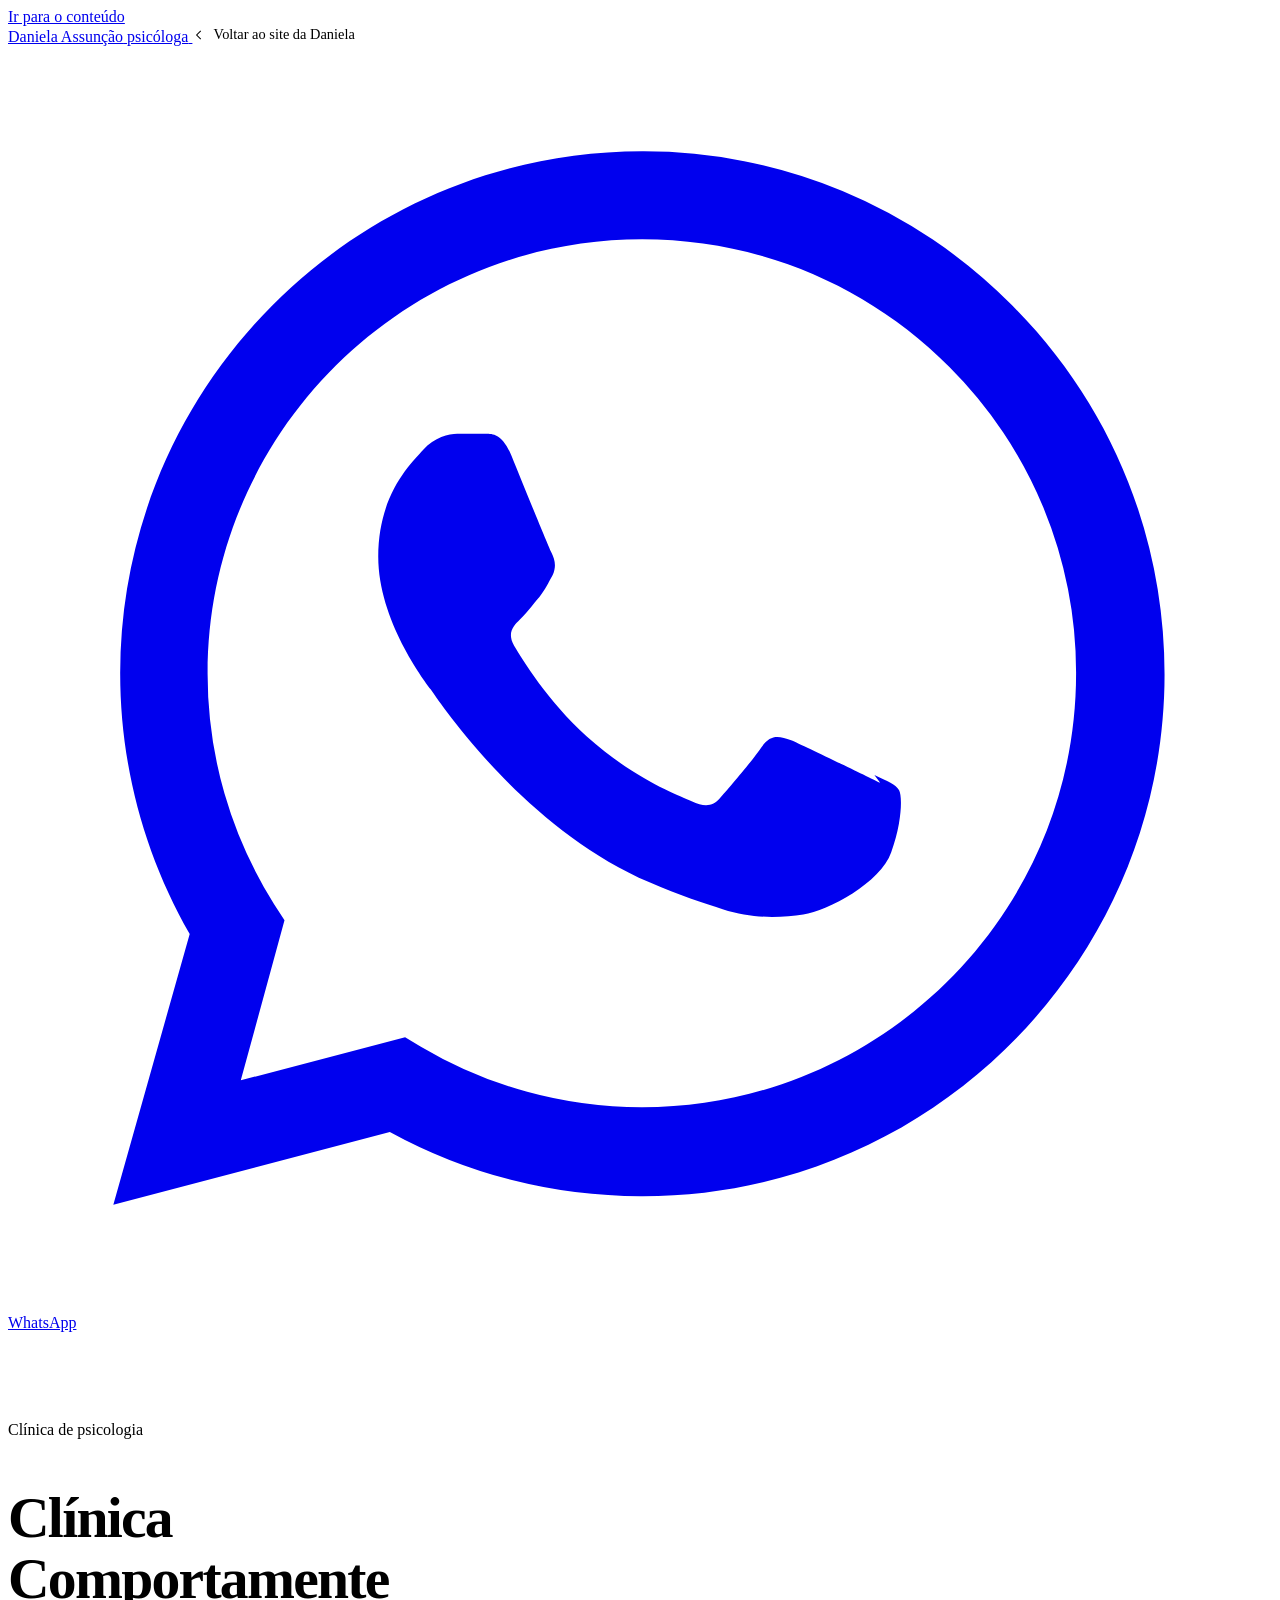
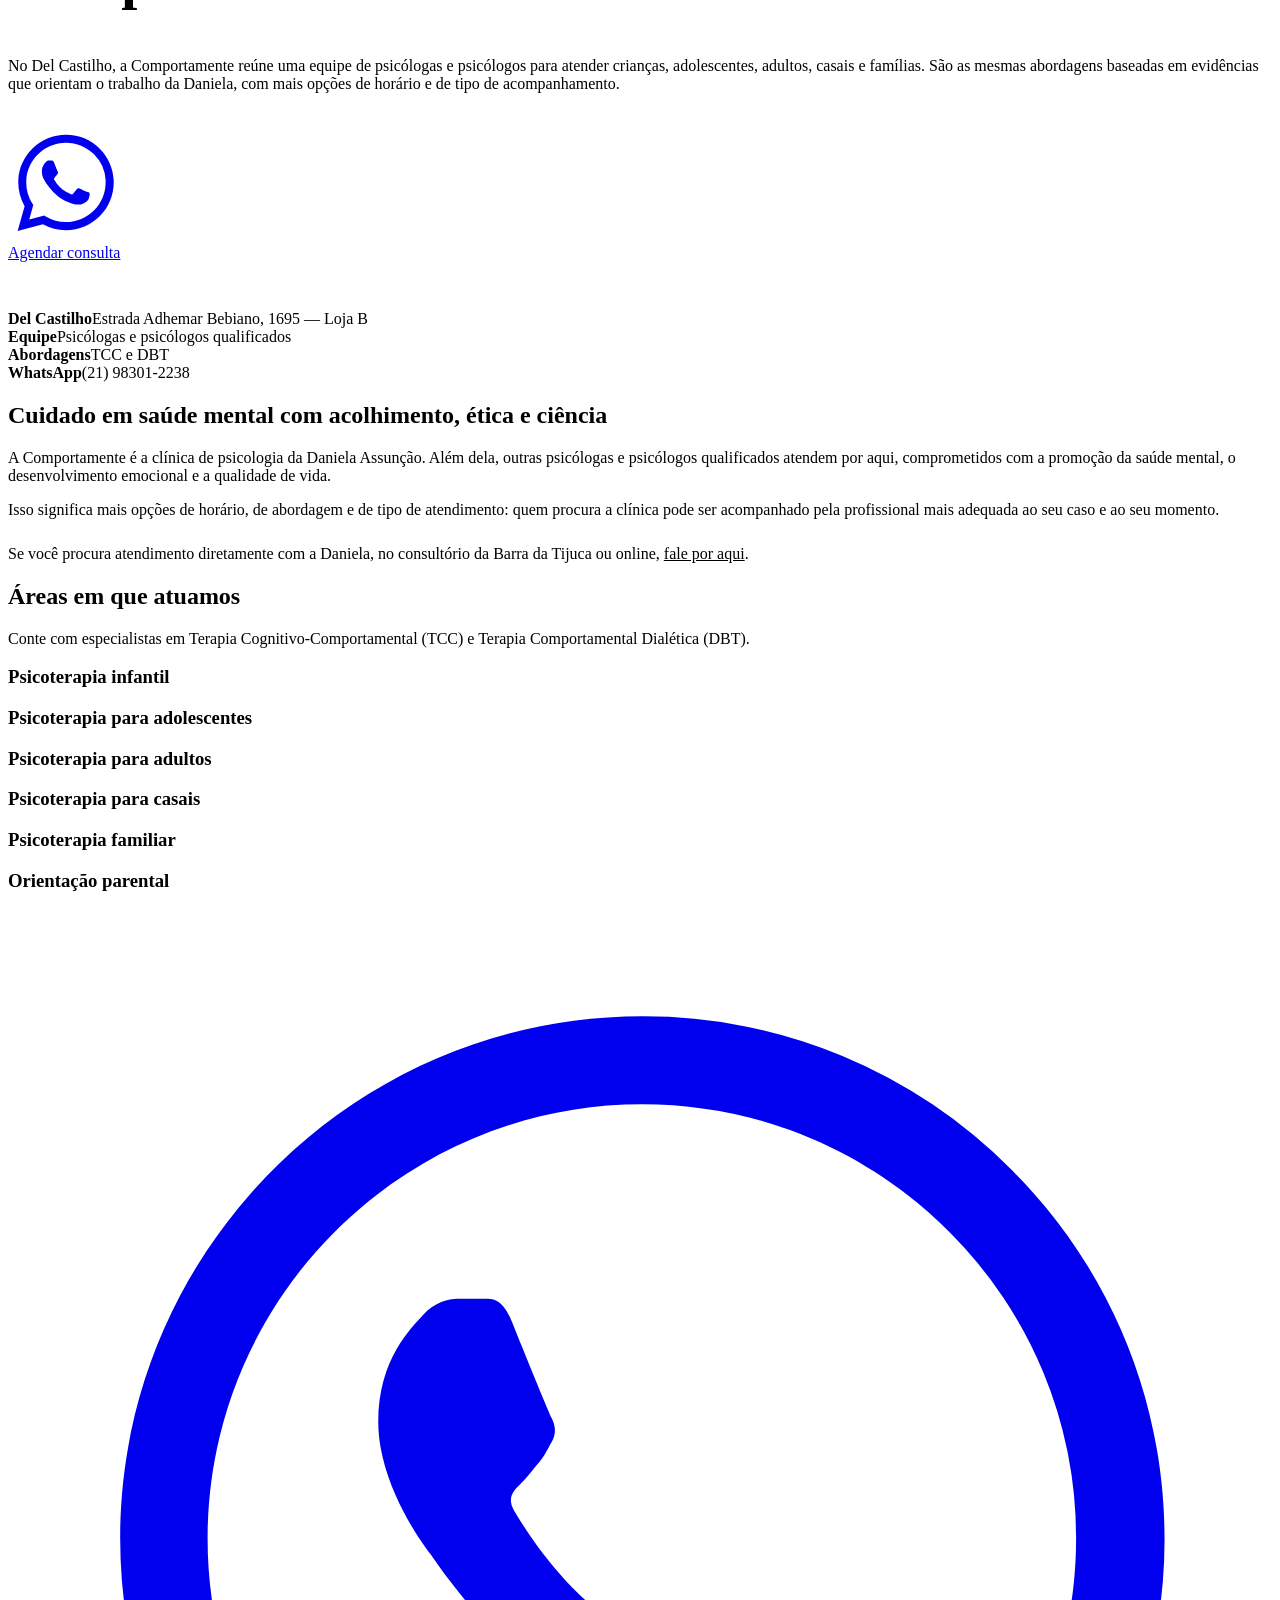
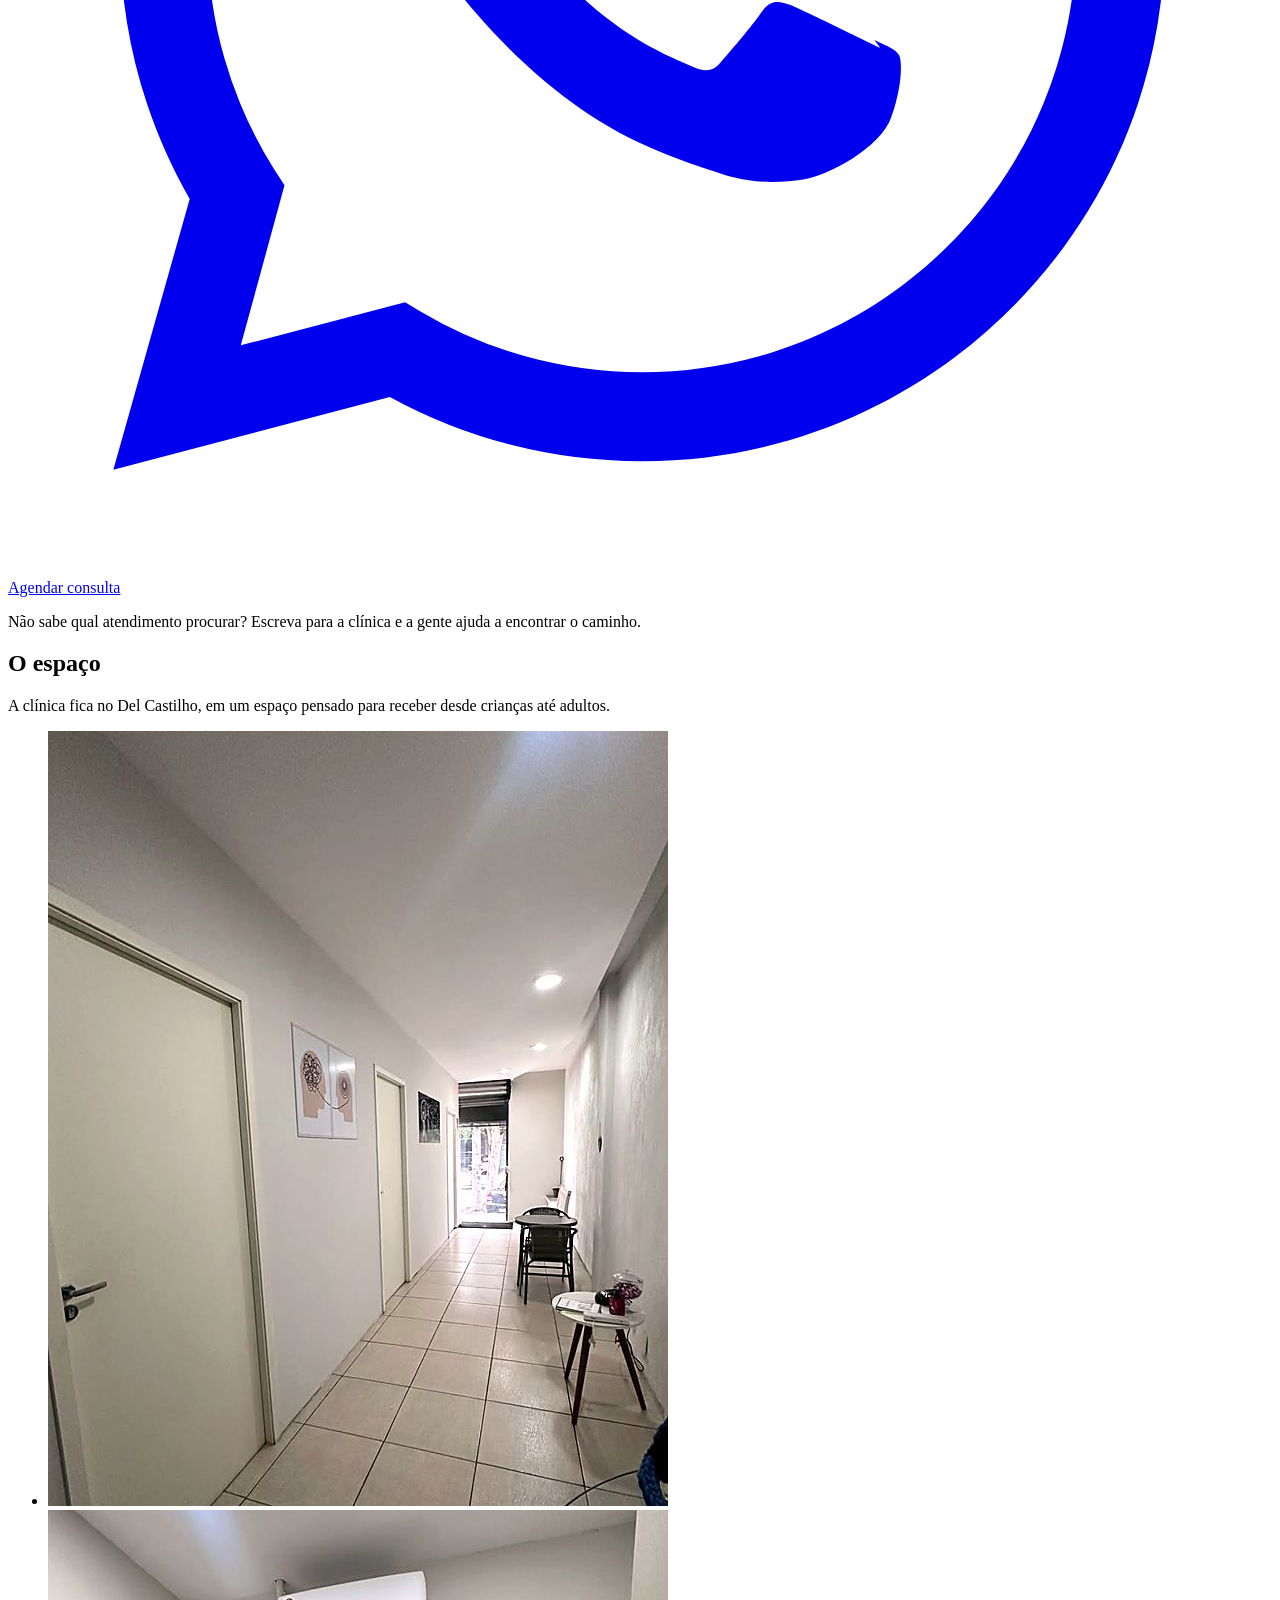
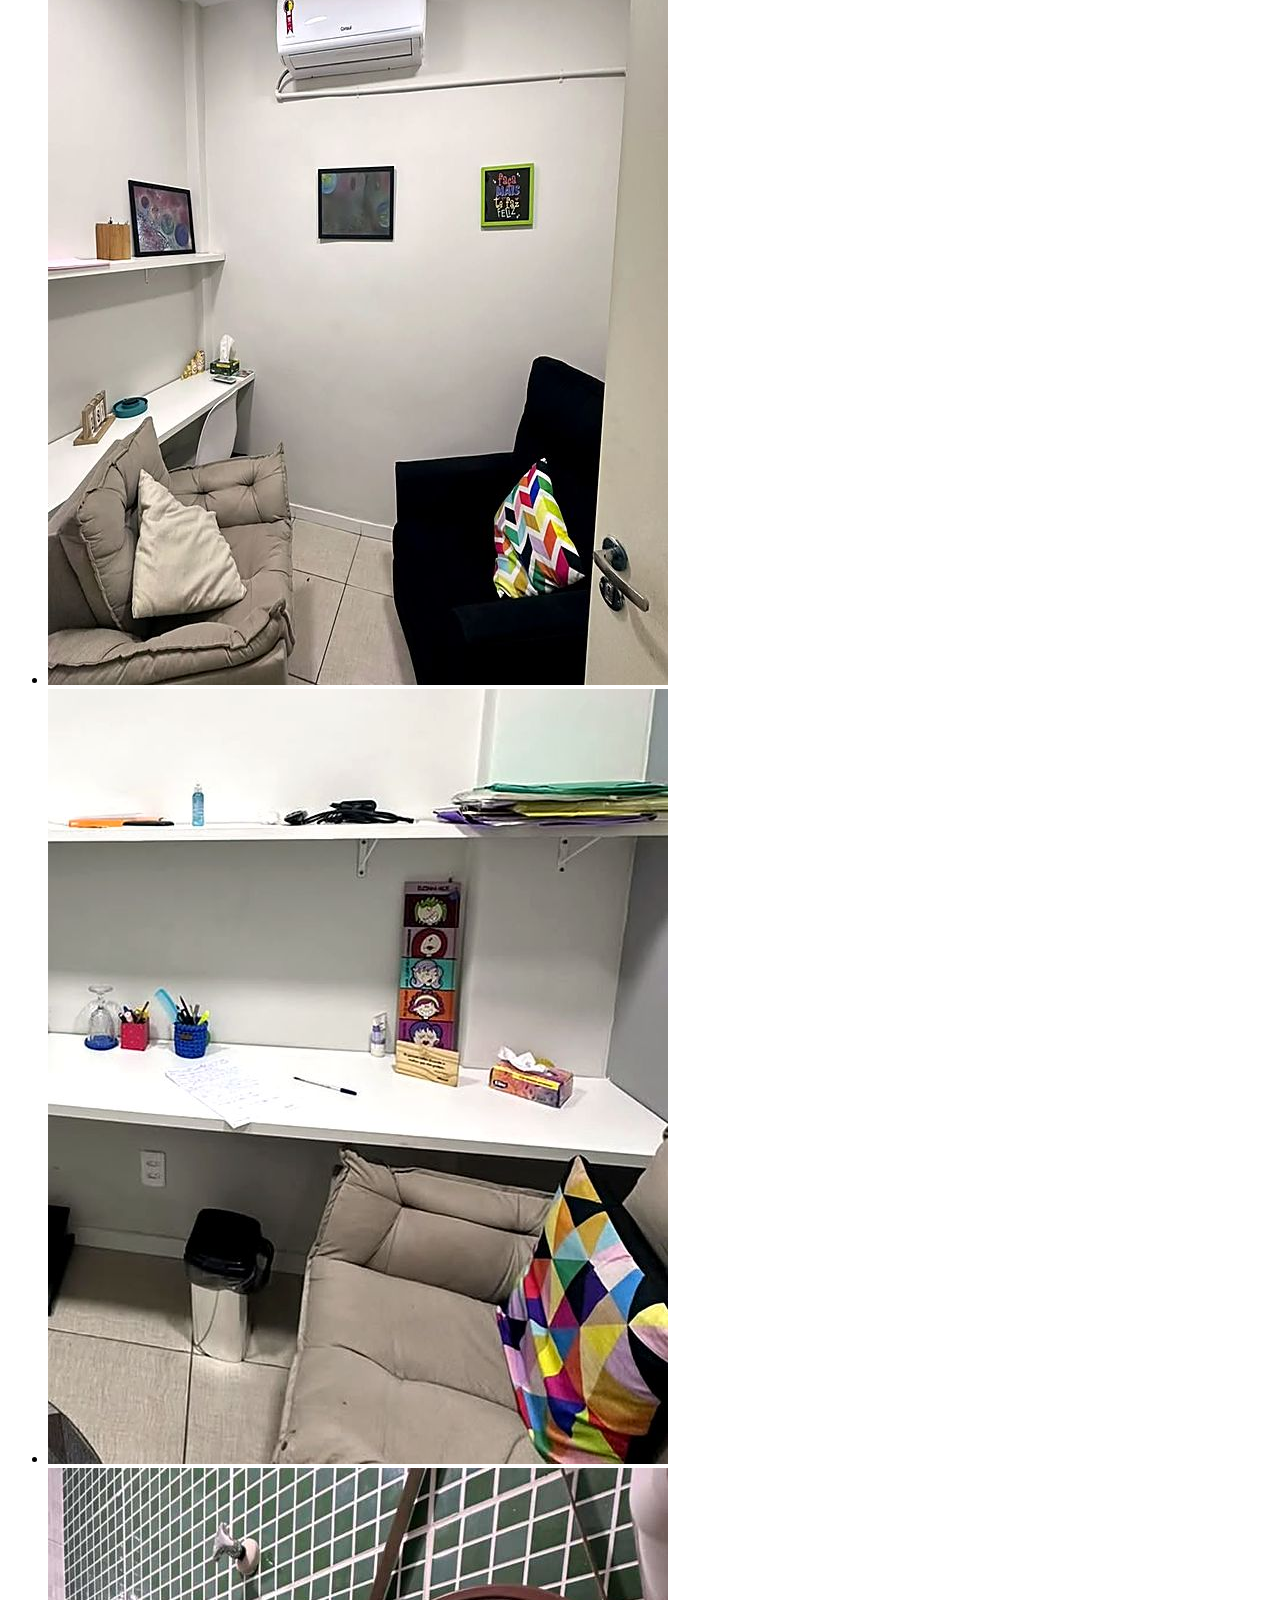
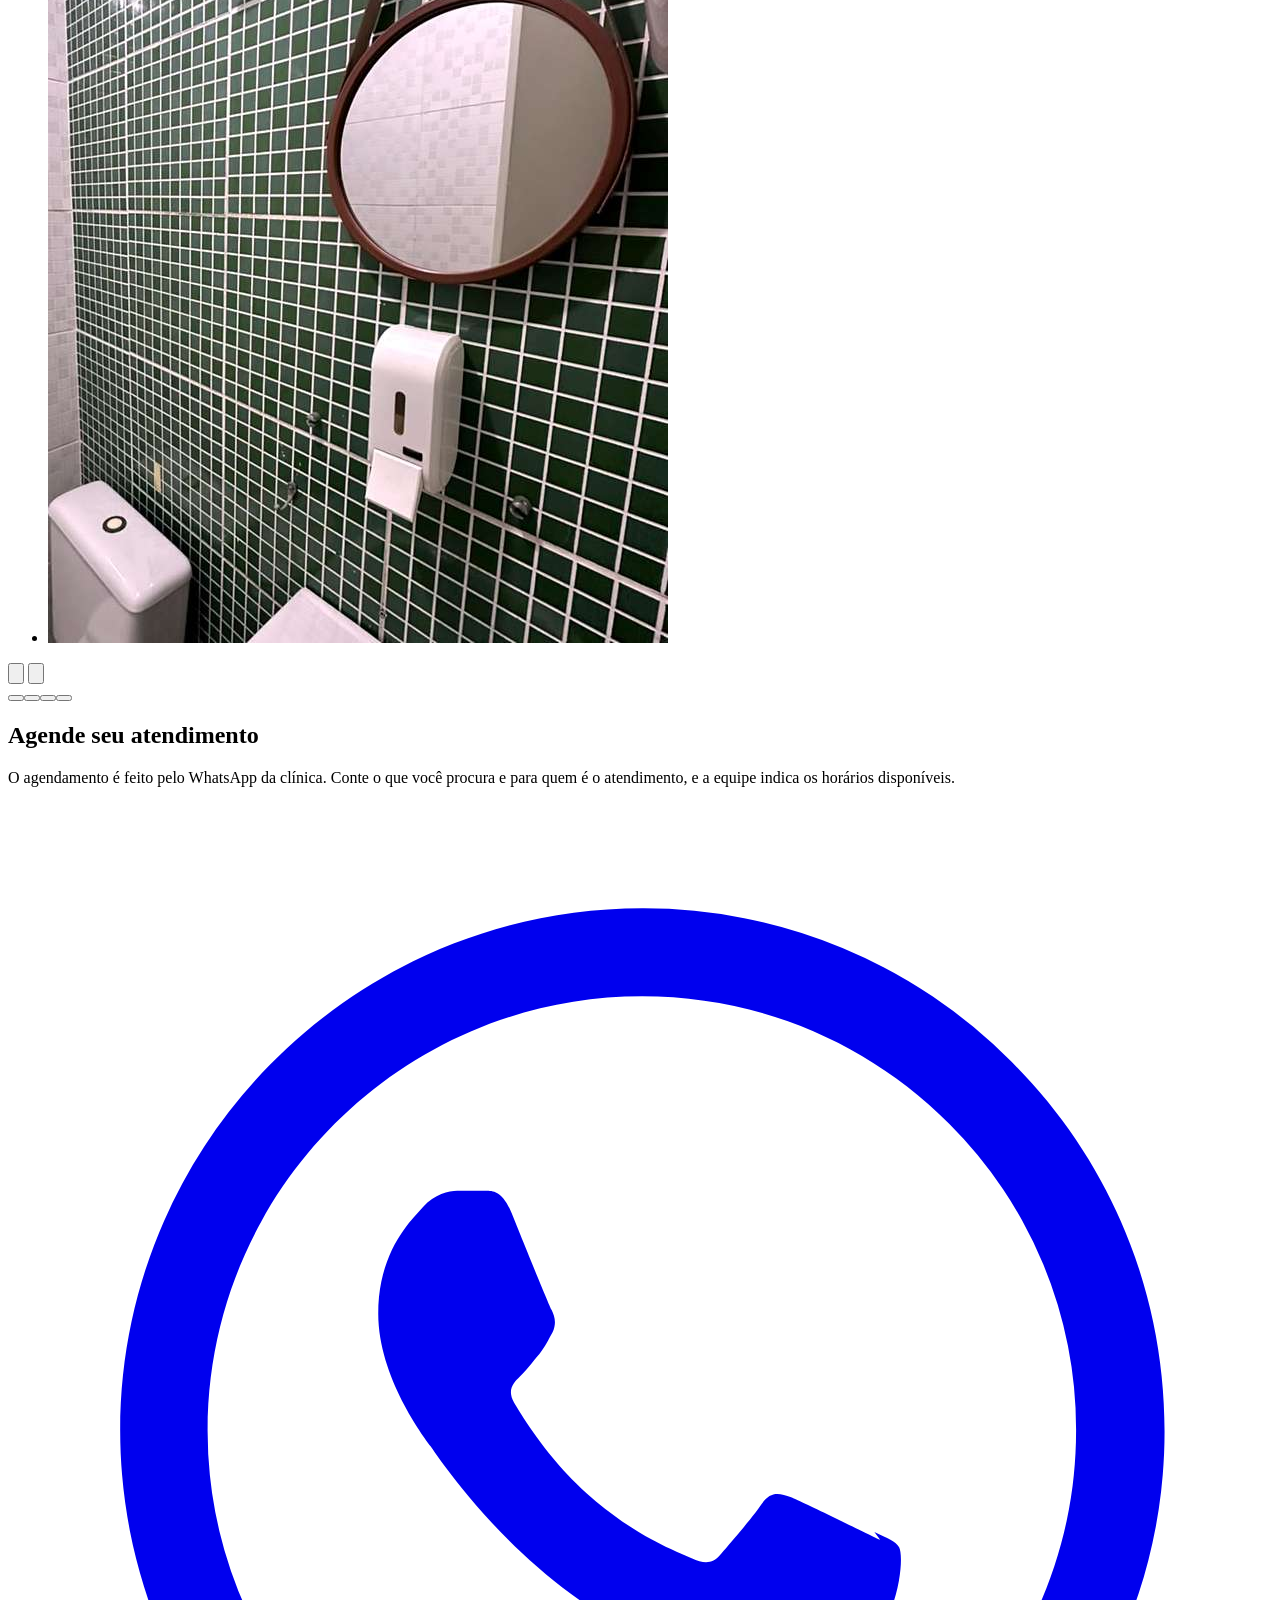
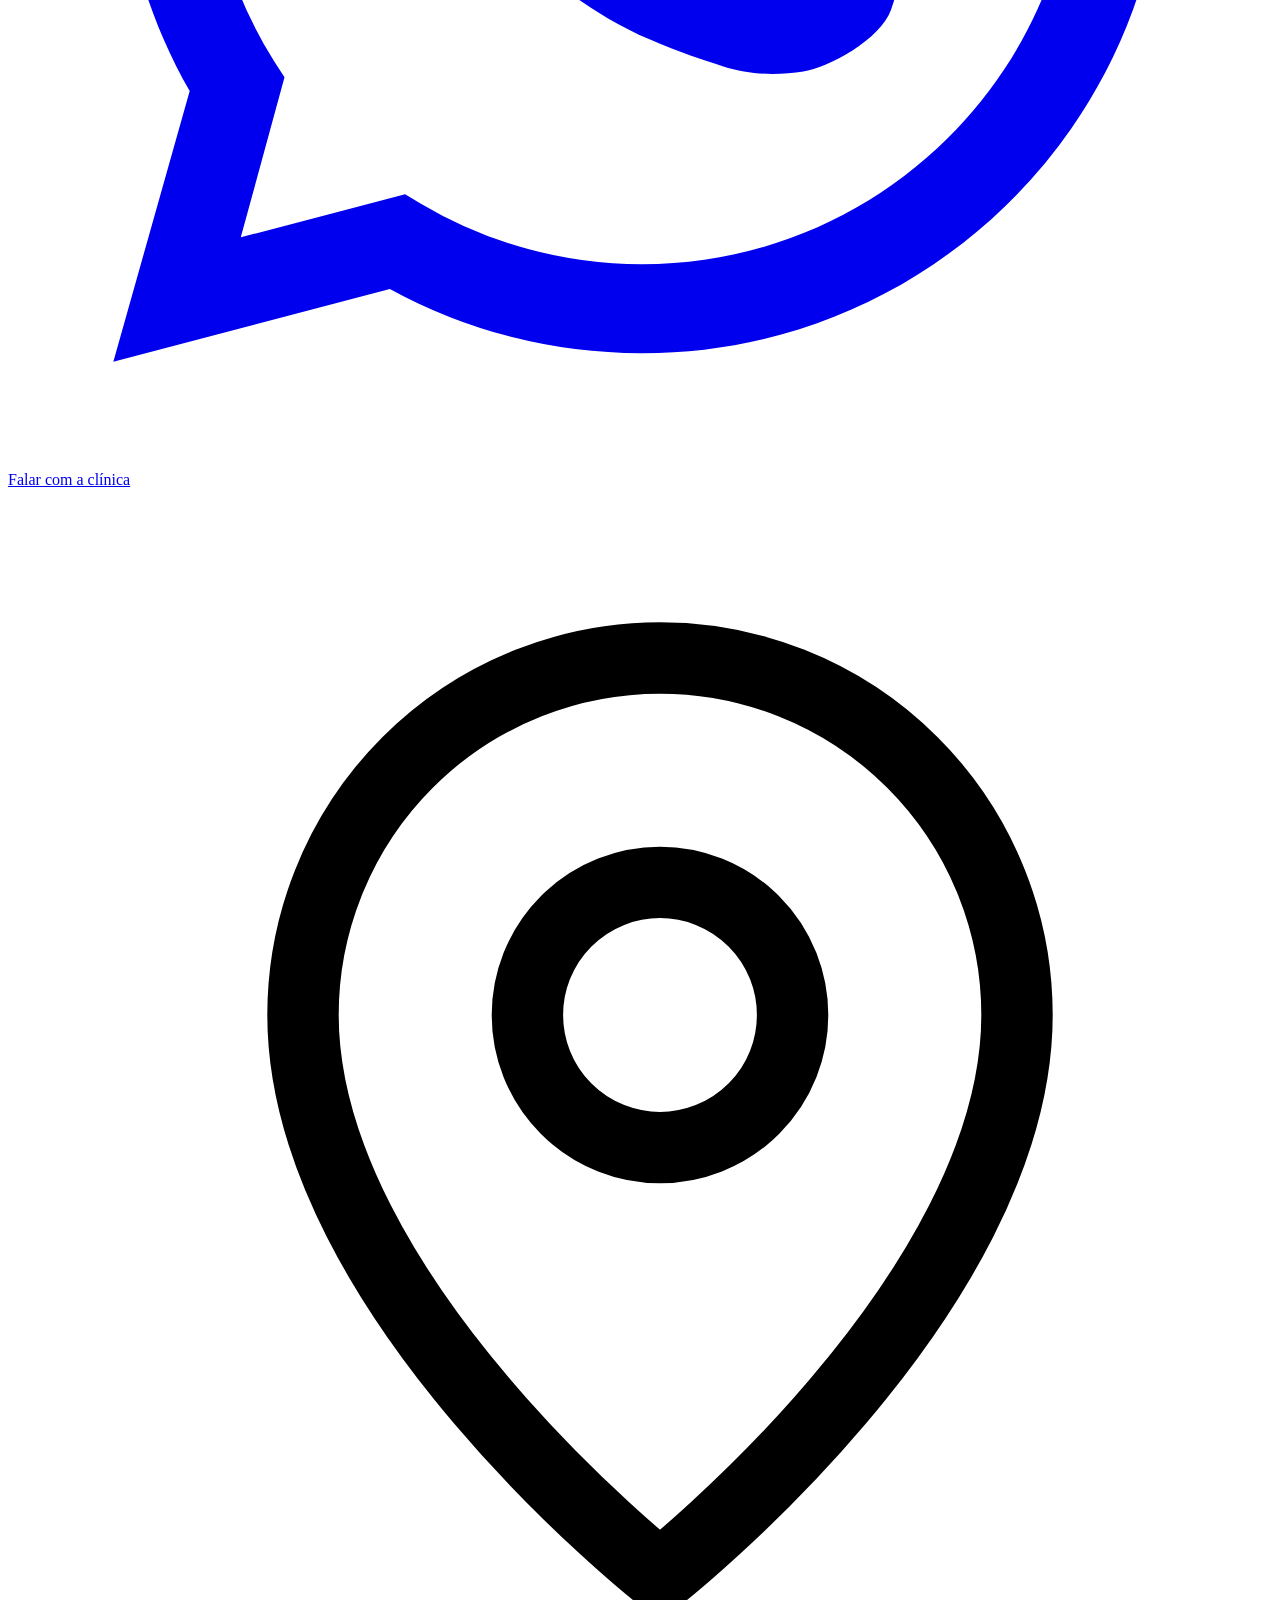
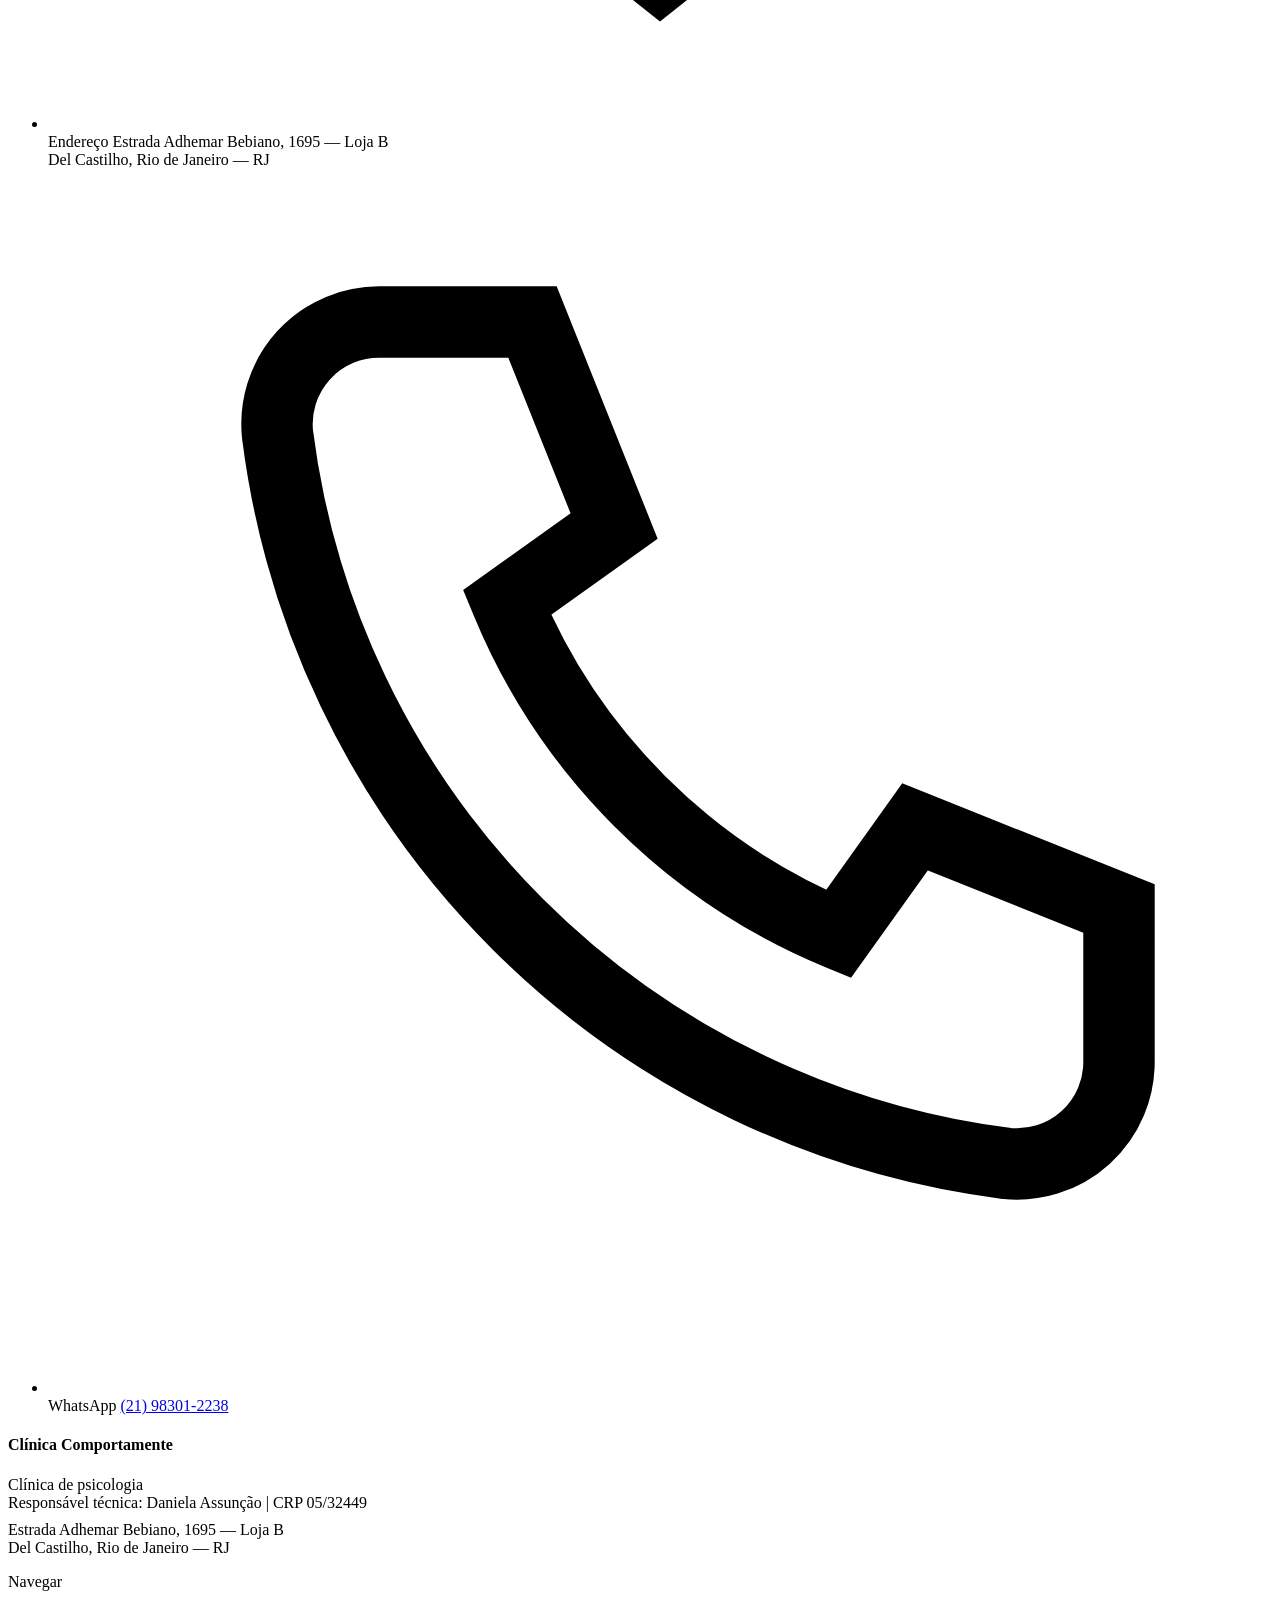
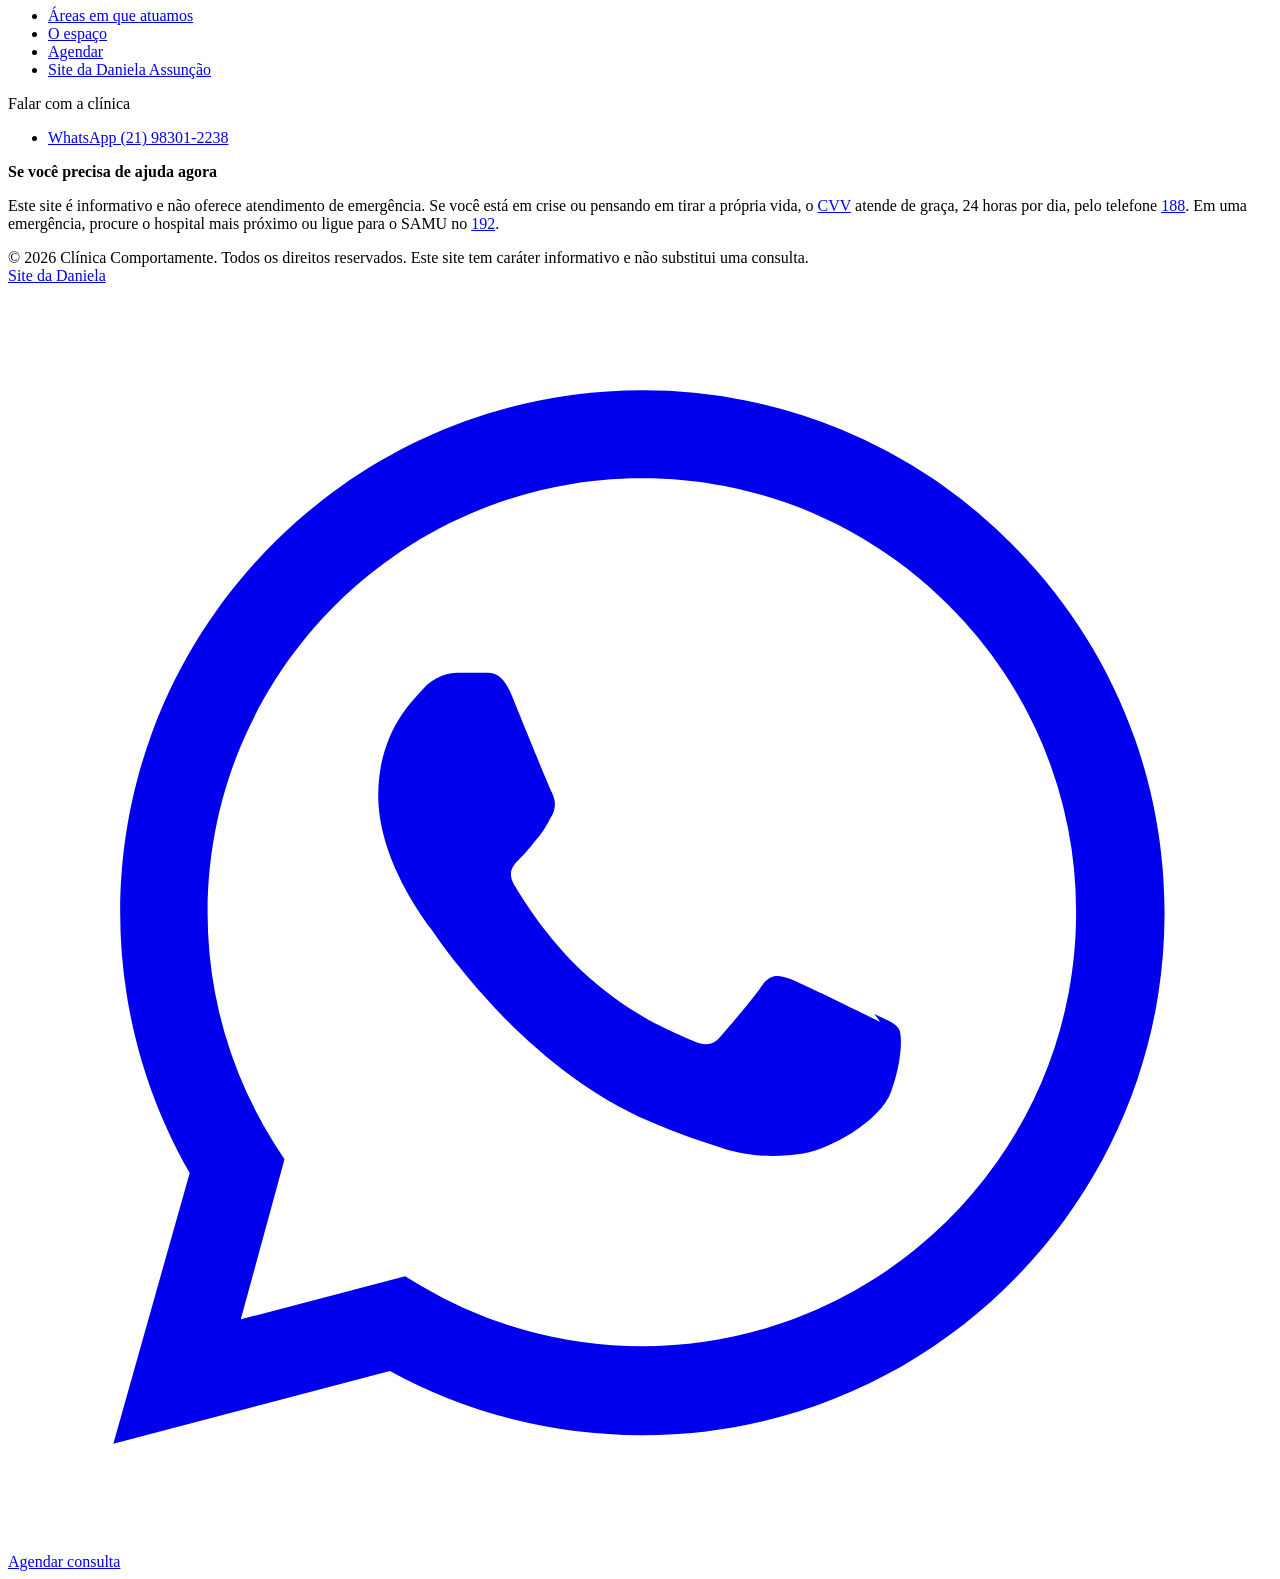
==== commit aebf4202: "Rename clinica (3).html to clinica.html" ====
--- a/clinica.html
+++ b/clinica.html
@@ -169,8 +169,8 @@
         </li>
         <li>
           <svg viewBox="0 0 24 24" fill="none" stroke="currentColor" stroke-width="1.4" aria-hidden="true"><path d="M6.5 3h3l1.6 4-2.1 1.5a12 12 0 0 0 6.5 6.5L17 12.9l4 1.6v3a2 2 0 0 1-2.2 2A16.5 16.5 0 0 1 4.5 5.2 2 2 0 0 1 6.5 3Z"/></svg>
-          <div><span class="ct__rot">Telefone e WhatsApp</span>
-            <a href="tel:+5521983012238">(21) 98301-2238</a>
+          <div><span class="ct__rot">WhatsApp</span>
+            <a href="https://wa.me/5521983012238?text=Ol%C3%A1%2C%20vim%20pelo%20site%20da%20psic%C3%B3loga%20Daniela%20Assun%C3%A7%C3%A3o%20e%20gostaria%20de%20agendar%20um%20atendimento%20na%20Cl%C3%ADnica%20Comportamente." target="_blank" rel="noopener">(21) 98301-2238</a>
           </div>
         </li>
       </ul>
@@ -221,7 +221,7 @@
   <a class="btn btn--linha" href="index.html">Site da Daniela</a>
   <a class="btn btn--zap" href="https://wa.me/5521983012238?text=Ol%C3%A1%2C%20vim%20pelo%20site%20da%20psic%C3%B3loga%20Daniela%20Assun%C3%A7%C3%A3o%20e%20gostaria%20de%20agendar%20um%20atendimento%20na%20Cl%C3%ADnica%20Comportamente." target="_blank" rel="noopener">
     <svg viewBox="0 0 24 24" fill="currentColor" aria-hidden="true"><path d="M12.04 2C6.58 2 2.13 6.45 2.13 11.91c0 1.75.46 3.45 1.32 4.95L2 22l5.25-1.38a9.9 9.9 0 0 0 4.79 1.22h.01c5.46 0 9.91-4.45 9.91-9.91 0-2.65-1.03-5.14-2.9-7.01A9.82 9.82 0 0 0 12.04 2Zm0 18.15h-.01a8.2 8.2 0 0 1-4.19-1.15l-.3-.18-3.12.82.83-3.04-.2-.31a8.19 8.19 0 0 1-1.26-4.38c0-4.54 3.7-8.24 8.25-8.24 2.2 0 4.27.86 5.83 2.42a8.19 8.19 0 0 1 2.41 5.83c0 4.54-3.7 8.23-8.24 8.23Zm4.52-6.16c-.25-.12-1.47-.72-1.69-.81-.23-.08-.39-.12-.56.13-.16.24-.64.8-.79.97-.14.16-.29.18-.54.06-.25-.12-1.05-.39-1.99-1.23-.74-.66-1.23-1.47-1.38-1.72-.14-.25-.01-.38.11-.5.11-.11.25-.29.37-.43.12-.15.16-.25.25-.41.08-.17.04-.31-.02-.43-.06-.12-.56-1.34-.76-1.84-.2-.48-.4-.41-.56-.42h-.47c-.16 0-.43.06-.65.31-.22.25-.85.83-.85 2.03s.87 2.35.99 2.51c.12.16 1.72 2.62 4.16 3.67.58.25 1.03.4 1.39.51.58.19 1.11.16 1.53.1.47-.07 1.47-.6 1.67-1.18.21-.58.21-1.07.15-1.18-.06-.11-.22-.17-.47-.29Z"/></svg>
-    Agendar
+    Agendar consulta
   </a>
 </div>
 
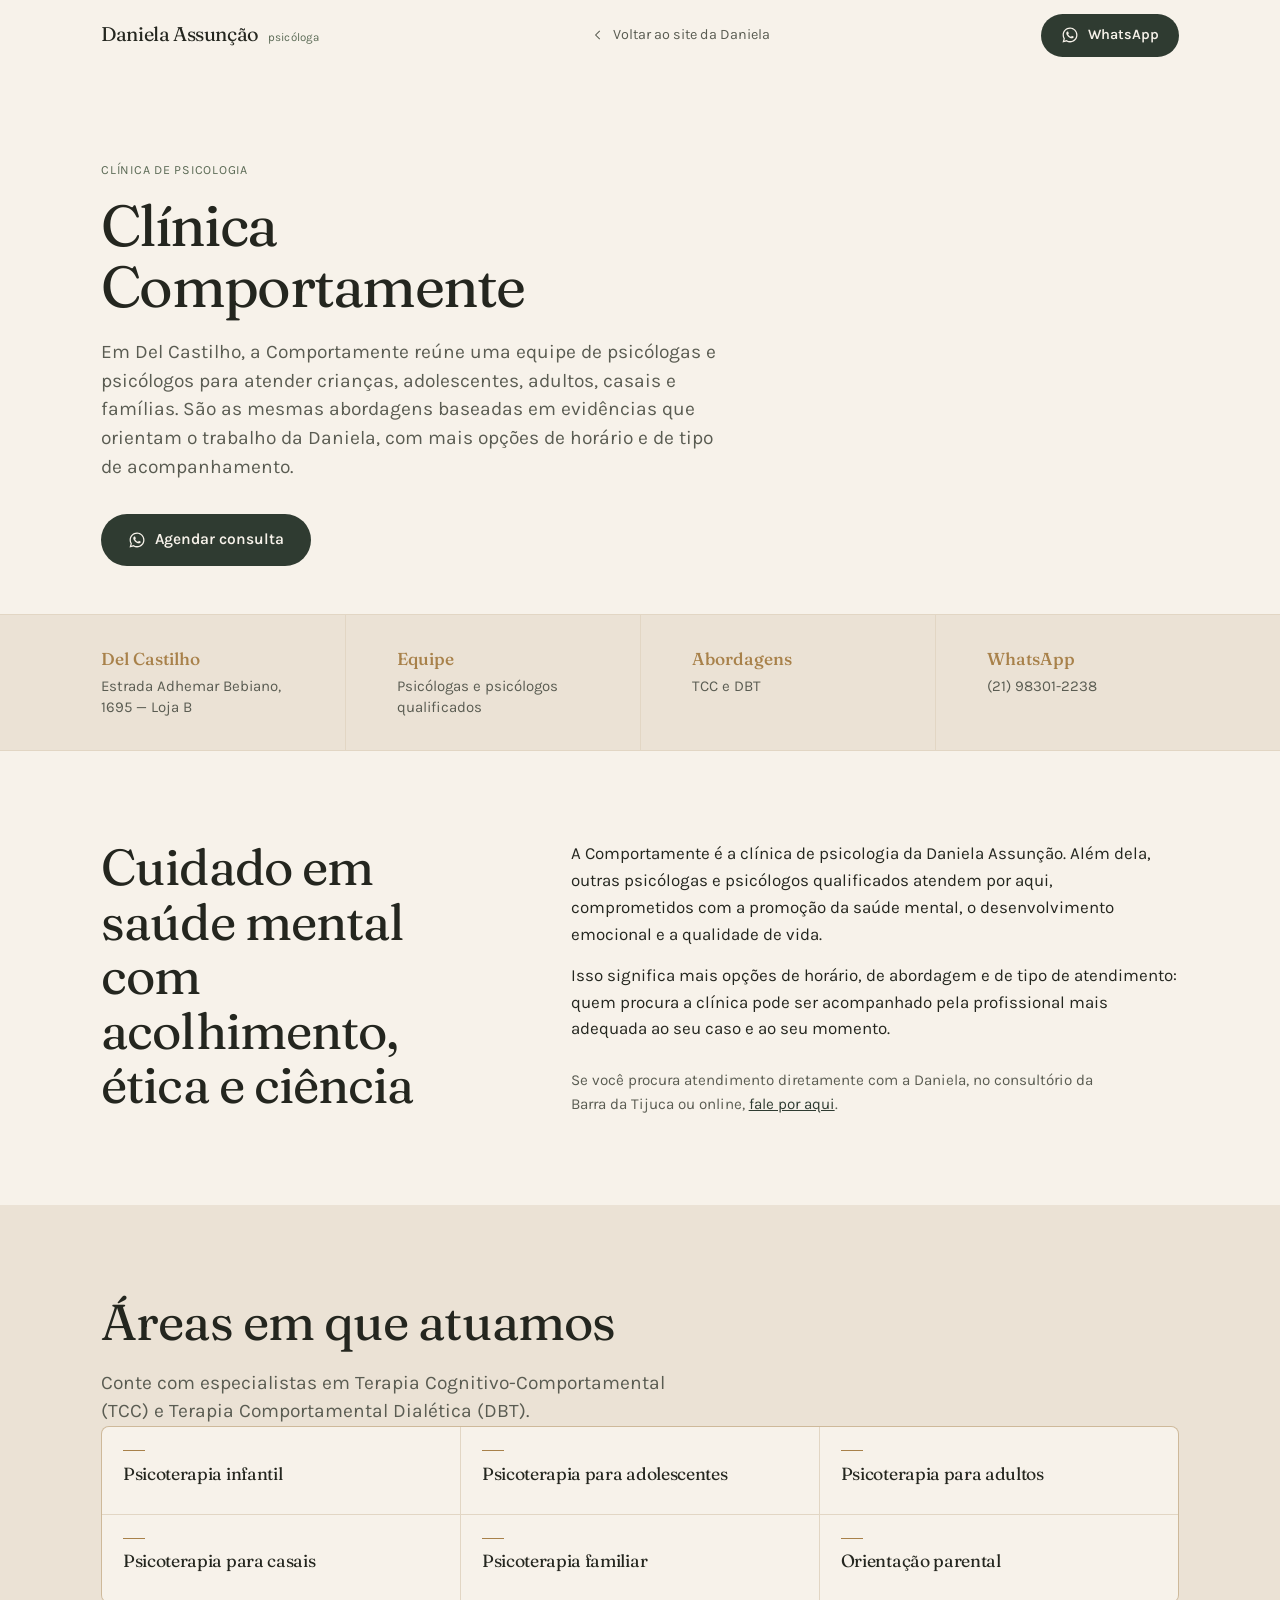
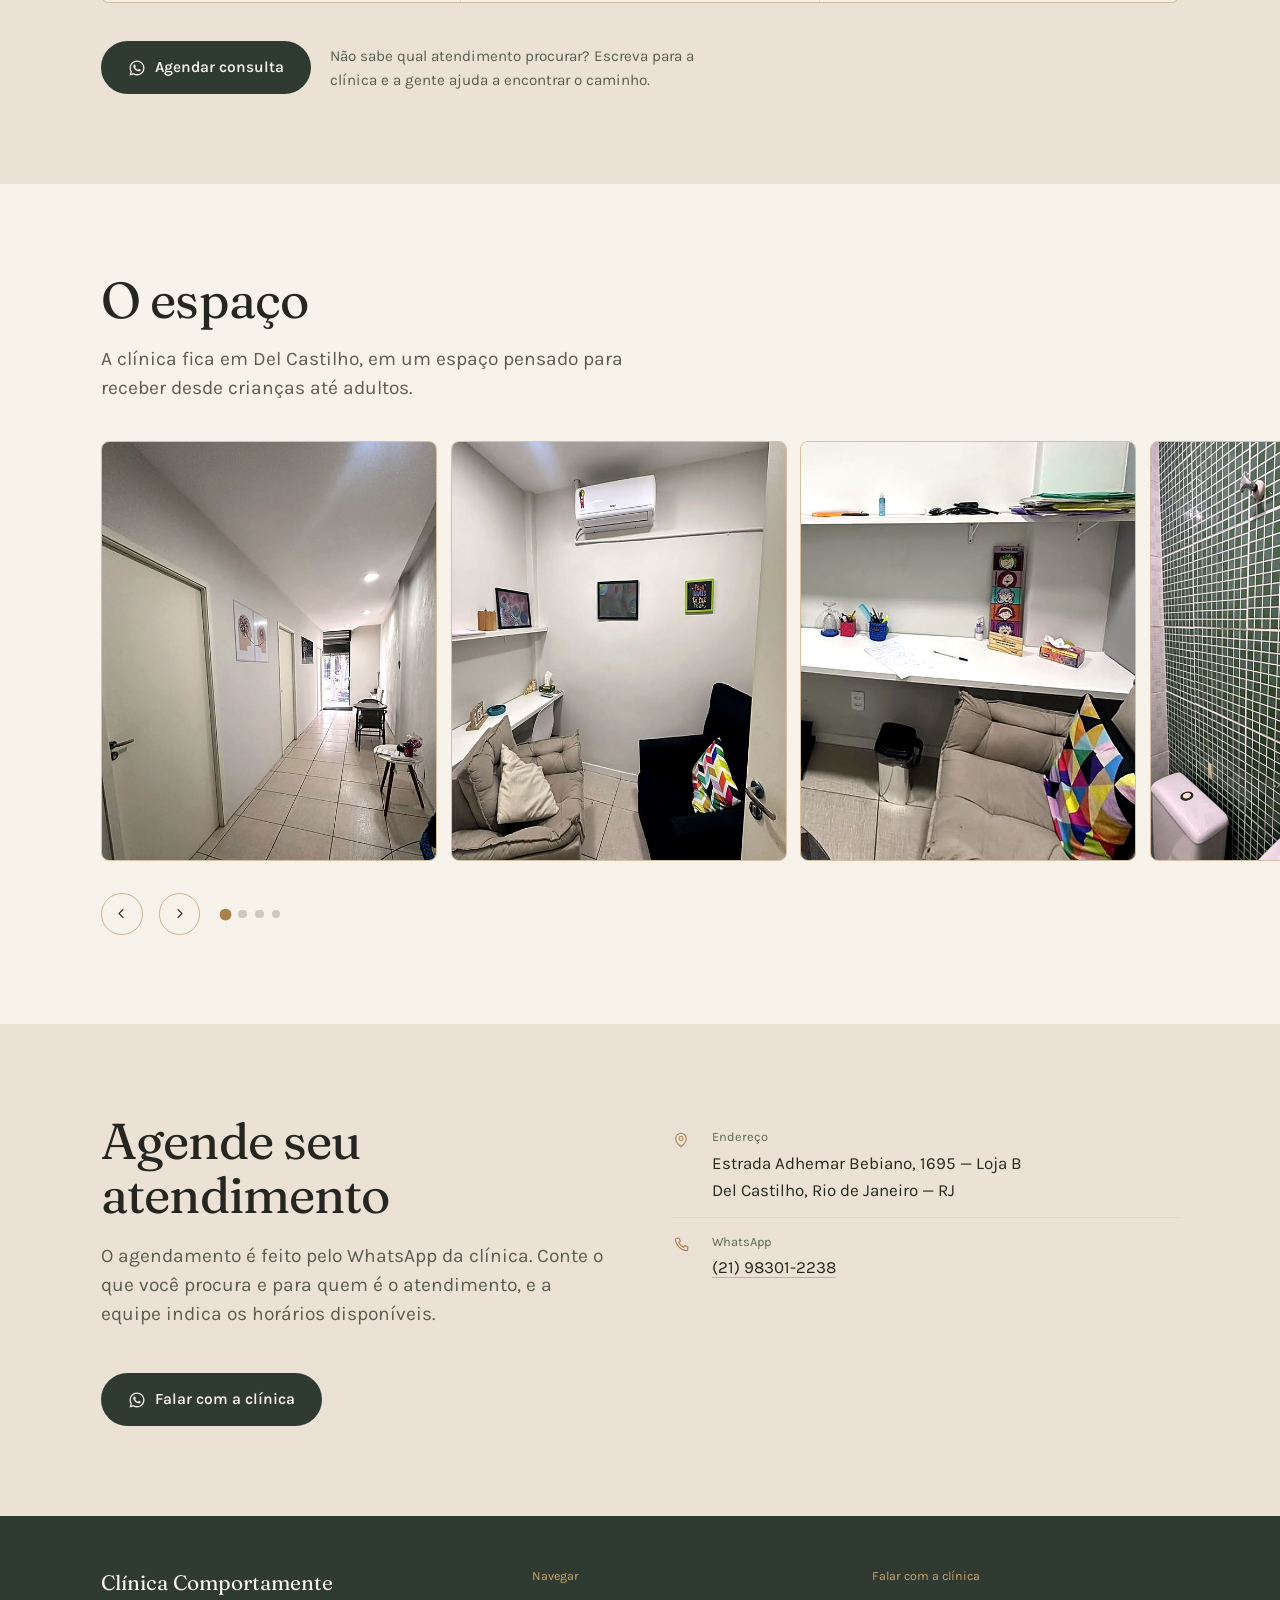
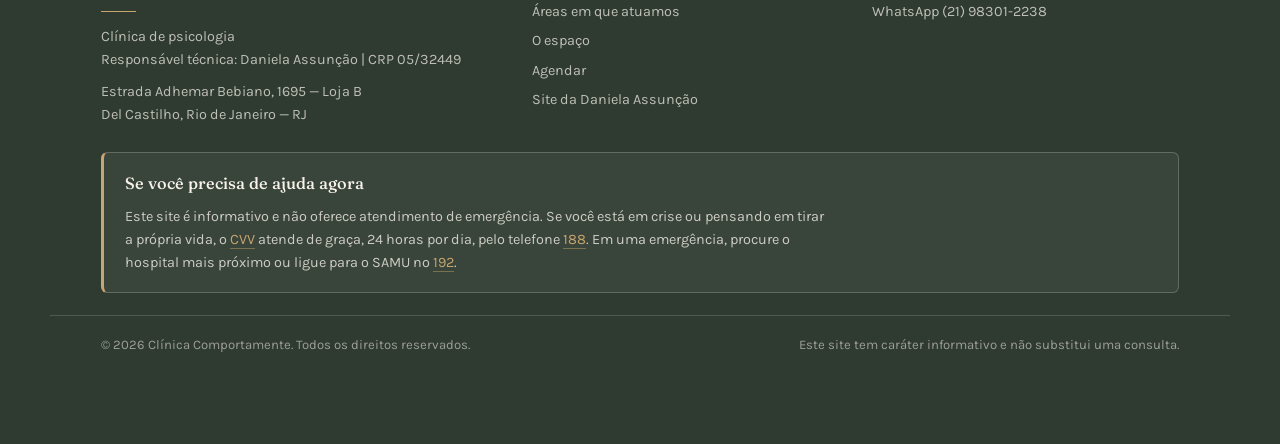
==== commit f7e9bf6b: "Update clinica.html" ====
--- a/clinica.html
+++ b/clinica.html
@@ -3,14 +3,14 @@
 <head>
 <meta charset="utf-8">
 <meta name="viewport" content="width=device-width, initial-scale=1">
-<title>Clínica Comportamente — clínica de psicologia no Del Castilho | Daniela Assunção</title>
-<meta name="description" content="Clínica Comportamente, clínica de psicologia da psicóloga Daniela Assunção, no Del Castilho, Rio de Janeiro. Atendimento infantil, adolescente, adulto, casal, familiar e orientação parental.">
+<title>Clínica Comportamente — clínica de psicologia em Del Castilho | Daniela Assunção</title>
+<meta name="description" content="Clínica Comportamente, clínica de psicologia da psicóloga Daniela Assunção, em Del Castilho, Rio de Janeiro. Atendimento infantil, adolescente, adulto, casal, familiar e orientação parental.">
 <meta name="theme-color" content="#F7F2EA">
 <link rel="canonical" href="https://danielaassuncaopsicologa.com.br/clinica.html">
 <meta property="og:type" content="website">
 <meta property="og:locale" content="pt_BR">
 <meta property="og:title" content="Clínica Comportamente | Daniela Assunção">
-<meta property="og:description" content="A clínica de psicologia da Daniela Assunção, no Del Castilho. Equipe de psicólogas e psicólogos para diferentes tipos de atendimento.">
+<meta property="og:description" content="A clínica de psicologia da Daniela Assunção, em Del Castilho. Equipe de psicólogas e psicólogos para diferentes tipos de atendimento.">
 <link rel="icon" href="data:image/svg+xml,<svg xmlns='http://www.w3.org/2000/svg' viewBox='0 0 32 32'><rect width='32' height='32' rx='8' fill='%232F3B31'/><text x='16' y='22' font-family='Georgia,serif' font-size='16' fill='%23F7F2EA' text-anchor='middle'>da</text></svg>">
 
 <link rel="stylesheet" href="estilo.css">
@@ -57,7 +57,7 @@
   <div class="wrap">
     <p class="areas__rot" style="margin-top:0">Clínica de psicologia</p>
     <h1 class="anim">Clínica Comportamente</h1>
-    <p class="lead anim">No Del Castilho, a Comportamente reúne uma equipe de psicólogas e psicólogos para atender crianças, adolescentes, adultos, casais e famílias. São as mesmas abordagens baseadas em evidências que orientam o trabalho da Daniela, com mais opções de horário e de tipo de acompanhamento.</p>
+    <p class="lead anim">Em Del Castilho, a Comportamente reúne uma equipe de psicólogas e psicólogos para atender crianças, adolescentes, adultos, casais e famílias. São as mesmas abordagens baseadas em evidências que orientam o trabalho da Daniela, com mais opções de horário e de tipo de acompanhamento.</p>
     <div class="capa__acoes anim">
       <a class="btn btn--zap" href="https://wa.me/5521983012238?text=Ol%C3%A1%2C%20vim%20pelo%20site%20da%20psic%C3%B3loga%20Daniela%20Assun%C3%A7%C3%A3o%20e%20gostaria%20de%20agendar%20um%20atendimento%20na%20Cl%C3%ADnica%20Comportamente." target="_blank" rel="noopener">
         <svg viewBox="0 0 24 24" fill="currentColor" aria-hidden="true"><path d="M12.04 2C6.58 2 2.13 6.45 2.13 11.91c0 1.75.46 3.45 1.32 4.95L2 22l5.25-1.38a9.9 9.9 0 0 0 4.79 1.22h.01c5.46 0 9.91-4.45 9.91-9.91 0-2.65-1.03-5.14-2.9-7.01A9.82 9.82 0 0 0 12.04 2Zm0 18.15h-.01a8.2 8.2 0 0 1-4.19-1.15l-.3-.18-3.12.82.83-3.04-.2-.31a8.19 8.19 0 0 1-1.26-4.38c0-4.54 3.7-8.24 8.25-8.24 2.2 0 4.27.86 5.83 2.42a8.19 8.19 0 0 1 2.41 5.83c0 4.54-3.7 8.23-8.24 8.23Zm4.52-6.16c-.25-.12-1.47-.72-1.69-.81-.23-.08-.39-.12-.56.13-.16.24-.64.8-.79.97-.14.16-.29.18-.54.06-.25-.12-1.05-.39-1.99-1.23-.74-.66-1.23-1.47-1.38-1.72-.14-.25-.01-.38.11-.5.11-.11.25-.29.37-.43.12-.15.16-.25.25-.41.08-.17.04-.31-.02-.43-.06-.12-.56-1.34-.76-1.84-.2-.48-.4-.41-.56-.42h-.47c-.16 0-.43.06-.65.31-.22.25-.85.83-.85 2.03s.87 2.35.99 2.51c.12.16 1.72 2.62 4.16 3.67.58.25 1.03.4 1.39.51.58.19 1.11.16 1.53.1.47-.07 1.47-.6 1.67-1.18.21-.58.21-1.07.15-1.18-.06-.11-.22-.17-.47-.29Z"/></svg>
@@ -123,7 +123,7 @@
   <div class="wrap">
     <div class="cons__cab">
       <h2 class="titulo" id="esp-tit">O espaço</h2>
-      <p class="lead" style="margin-top:1.1rem">A clínica fica no Del Castilho, em um espaço pensado para receber desde crianças até adultos.</p>
+      <p class="lead" style="margin-top:1.1rem">A clínica fica em Del Castilho, em um espaço pensado para receber desde crianças até adultos.</p>
     </div>
   </div>
 
@@ -230,7 +230,7 @@
   "@context":"https://schema.org",
   "@type":"Psychologist",
   "name":"Clínica Comportamente",
-  "description":"Clínica de psicologia no Del Castilho, Rio de Janeiro. Atendimento infantil, adolescente, adulto, de casais e familiar, com abordagens baseadas em evidências.",
+  "description":"Clínica de psicologia em Del Castilho, Rio de Janeiro. Atendimento infantil, adolescente, adulto, de casais e familiar, com abordagens baseadas em evidências.",
   "url":"https://danielaassuncaopsicologa.com.br/clinica.html",
   "telephone":"+55 21 98301-2238",
   "address":{"@type":"PostalAddress","streetAddress":"Estrada Adhemar Bebiano, 1695 - Loja B","addressLocality":"Rio de Janeiro","addressRegion":"RJ","addressCountry":"BR"},
--- a/estilo.css
+++ b/estilo.css
@@ -0,0 +1,485 @@
+/* ---------- fontes embutidas ---------- */
+@font-face{font-family:'Fraunces';src:url(fraunces-400.woff2) format('woff2');font-weight:400;font-style:normal;font-display:swap}
+@font-face{font-family:'Fraunces';src:url(fraunces-500.woff2) format('woff2');font-weight:500;font-style:normal;font-display:swap}
+@font-face{font-family:'Fraunces';src:url(fraunces-400-italic.woff2) format('woff2');font-weight:400;font-style:italic;font-display:swap}
+@font-face{font-family:'Karla';src:url(karla-400.woff2) format('woff2');font-weight:400;font-style:normal;font-display:swap}
+@font-face{font-family:'Karla';src:url(karla-500.woff2) format('woff2');font-weight:500;font-style:normal;font-display:swap}
+@font-face{font-family:'Karla';src:url(karla-600.woff2) format('woff2');font-weight:600;font-style:normal;font-display:swap}
+
+/* ---------- tokens ---------- */
+:root{
+  --marfim:#F7F2EA; --areia:#EBE2D5; --areia-2:#E2D6C4;
+  --tinta:#24261F; --tinta-70:#5A5C52; --mata:#2F3B31; --mata-claro:#3C4A3D;
+  --salva:#6E7F65; --salva-txt:#5B6A55; --latao:#A8814A; --latao-claro:#C9A66E; --zap:#128C7E;
+  --serif:'Fraunces',Georgia,'Times New Roman',serif;
+  --sans:'Karla',-apple-system,BlinkMacSystemFont,'Segoe UI',sans-serif;
+  --gut:clamp(1.5rem,4vw,4rem);
+  --sec:clamp(3.25rem,7vw,7.5rem);
+  --max:1180px;
+}
+*,*::before,*::after{box-sizing:border-box}
+[hidden]{display:none!important}
+html{-webkit-text-size-adjust:100%;scroll-behavior:smooth}
+body{
+  margin:0;background:var(--marfim);color:var(--tinta);
+  font-family:var(--sans);font-size:clamp(1rem,.55vw + .92rem,1.06rem);
+  line-height:1.58;font-weight:400;-webkit-font-smoothing:antialiased;
+  overflow-x:hidden;
+}
+img{max-width:100%;height:auto;display:block}
+a{color:inherit}
+h1,h2,h3{font-family:var(--serif);font-weight:400;letter-spacing:-.018em;line-height:1.08;margin:0}
+p{margin:0 0 .85em}
+p:last-child{margin-bottom:0}
+::selection{background:var(--latao);color:var(--marfim)}
+:focus-visible{outline:2px solid var(--latao);outline-offset:3px;border-radius:2px}
+
+.wrap{max-width:var(--max);margin-inline:auto;padding-inline:var(--gut)}
+section[id]{scroll-margin-top:4.5rem}
+.pular{position:absolute;left:-9999px;top:0;z-index:99}
+.pular:focus{left:1rem;top:1rem}
+.sec{padding-block:var(--sec)}
+.titulo{font-size:clamp(2rem,4.4vw,3.15rem)}
+.lead{font-size:clamp(1.04rem,1.1vw + .84rem,1.2rem);line-height:1.5;color:var(--tinta-70);max-width:56ch}
+.fio{height:1px;background:var(--areia-2);border:0;margin:0}
+
+/* ---------- botões ---------- */
+.btn{
+  display:inline-flex;align-items:center;gap:.6rem;font-family:var(--sans);
+  font-weight:600;font-size:.97rem;line-height:1;text-decoration:none;cursor:pointer;
+  padding:1.02rem 1.6rem;border-radius:999px;border:1px solid transparent;
+  transition:background .25s ease,color .25s ease,border-color .25s ease,transform .25s ease;
+}
+.btn svg{width:18px;height:18px;flex:none}
+.btn--zap{background:var(--mata);color:var(--marfim)}
+.btn--zap:hover{background:var(--tinta);transform:translateY(-1px)}
+.btn--linha{background:transparent;color:var(--tinta);border-color:rgba(168,129,74,.5)}
+.btn--linha:hover{border-color:var(--latao);background:rgba(168,129,74,.1)}
+.btn--claro{background:var(--marfim);color:var(--mata)}
+.btn--claro:hover{background:#fff;transform:translateY(-1px)}
+.btn--fantasma{background:transparent;color:var(--marfim);border-color:rgba(247,242,234,.4)}
+.btn--fantasma:hover{border-color:var(--marfim);background:rgba(247,242,234,.1)}
+
+/* ---------- topo ---------- */
+.topo{
+  position:sticky;top:0;z-index:60;background:rgba(247,242,234,.9);
+  backdrop-filter:saturate(1.4) blur(12px);-webkit-backdrop-filter:saturate(1.4) blur(12px);
+  border-bottom:1px solid transparent;transition:border-color .3s ease;
+}
+.topo.rolou{border-bottom-color:var(--areia-2)}
+.topo__in{display:flex;align-items:center;justify-content:space-between;gap:1.5rem;
+  max-width:var(--max);margin-inline:auto;padding:.85rem var(--gut)}
+.marca{text-decoration:none;display:flex;align-items:baseline;gap:.55rem;white-space:nowrap}
+.marca__n{font-family:var(--serif);font-size:1.24rem;letter-spacing:-.02em}
+.marca__c{font-size:.72rem;color:var(--salva-txt);letter-spacing:.02em}
+.menu{display:flex;align-items:center;gap:1.45rem;list-style:none;margin:0;padding:0}
+.menu a{text-decoration:none;font-size:.93rem;white-space:nowrap;color:var(--tinta-70);position:relative;padding-block:.3rem}
+.menu a::after{content:"";position:absolute;left:0;bottom:0;width:0;height:1px;background:var(--latao);transition:width .3s ease}
+.menu a:hover{color:var(--tinta)}
+.menu a:hover::after{width:100%}
+.topo .btn{padding:.72rem 1.15rem;font-size:.9rem}
+
+/* ---------- hero ---------- */
+.hero{position:relative;padding-top:clamp(2.5rem,5vw,4.5rem);padding-bottom:0;overflow:hidden}
+.hero__grade{display:grid;grid-template-columns:1.18fr .82fr;gap:clamp(2rem,5vw,4.5rem);align-items:end;
+  max-width:var(--max);margin-inline:auto;padding-left:var(--gut)}
+.hero__txt{padding-bottom:clamp(3rem,6vw,5rem);max-width:33rem}
+.hero h1{font-size:clamp(2.05rem,4.2vw,3.45rem);line-height:1.07;letter-spacing:-.03em;text-wrap:balance}
+.hero__sub{margin-top:1.6rem;font-size:clamp(1.05rem,1vw + .85rem,1.2rem);color:var(--tinta-70);max-width:40ch}
+.hero__acoes{display:flex;flex-wrap:wrap;gap:.8rem;margin-top:2.2rem}
+.hero__meta{margin-top:2.4rem;padding-top:1.2rem;border-top:1px solid var(--areia-2);
+  font-size:.9rem;color:var(--salva-txt);max-width:36ch}
+.hero__foto{position:relative;align-self:stretch;display:flex;align-items:flex-end;min-height:clamp(22rem,46vw,32rem)}
+.hero__foto::before{
+  content:"";position:absolute;right:calc(50% - 50vw);left:-2.2rem;top:2.5rem;bottom:0;
+  background:var(--mata);border-radius:14rem 14rem 0 0;
+  box-shadow:inset 0 0 0 1px rgba(201,166,110,.42);
+}
+.hero__foto img{position:relative;width:100%;max-width:24rem;margin-inline:auto;
+  border-radius:13rem 13rem 0 0;object-fit:cover}
+.hero__selo{
+  position:absolute;left:-1.5rem;bottom:1.4rem;z-index:3;background:var(--marfim);
+  border:1px solid var(--areia-2);border-left:3px solid var(--latao);
+  padding:.8rem 1.15rem;font-size:.83rem;line-height:1.5;max-width:16rem;
+  box-shadow:0 14px 34px -22px rgba(36,38,31,.5);
+}
+.hero__selo b{display:block;font-family:var(--serif);font-size:.98rem;font-weight:500}
+
+/* faixa */
+.faixa{background:var(--areia);border-block:1px solid var(--areia-2)}
+.faixa__in{display:grid;grid-template-columns:repeat(4,1fr);max-width:var(--max);margin-inline:auto}
+.faixa__cel{padding:1.9rem var(--gut);border-left:1px solid var(--areia-2);font-size:.94rem;line-height:1.45}
+.faixa__cel:first-child{border-left:0}
+.faixa__cel b{display:block;font-family:var(--serif);font-size:1.08rem;font-weight:500;
+  margin-bottom:.3rem;color:var(--latao)}
+.faixa__cel span{color:var(--tinta-70)}
+
+/* ---------- sobre ---------- */
+.sobre__grade{display:grid;grid-template-columns:.85fr 1.15fr;
+  gap:1.5rem clamp(2rem,5vw,5rem);align-items:start}
+.sobre__cab{grid-column:2;grid-row:1}
+.sobre__col-f{grid-column:1;grid-row:1 / span 2}
+.sobre__txt{grid-column:2;grid-row:2}
+.sobre__col-f{position:sticky;top:6rem}
+.sobre__f{position:relative}
+.sobre__f img{border-radius:.4rem}
+.sobre__f::after{content:"";position:absolute;inset:.9rem -.9rem -.9rem .9rem;border:1px solid var(--latao);border-radius:.4rem;z-index:-1}
+.sobre__fatos{margin-top:2.6rem;list-style:none;padding:0}
+.sobre__fatos li{padding:.7rem 0;border-top:1px solid var(--areia-2);font-size:.93rem;color:var(--tinta-70);display:flex;gap:.75rem}
+.sobre__fatos li span{color:var(--latao);flex:none}
+.sobre__txt p{max-width:64ch}
+.sobre__cab .titulo{margin-bottom:1.2rem}
+.cit{
+  margin:2.4rem 0;padding:.2rem 0 .2rem 1.8rem;border-left:2px solid var(--latao);
+  font-family:var(--serif);font-style:italic;font-size:clamp(1.35rem,2.2vw,1.75rem);
+  line-height:1.35;color:var(--mata);
+}
+.livro{
+  margin:2.4rem 0;background:var(--areia);border-radius:.5rem;border-left:2px solid var(--latao);padding:1.6rem 1.7rem;
+  display:grid;grid-template-columns:auto 1fr;gap:1.2rem;align-items:start;
+}
+.livro__ic{width:2.4rem;height:2.4rem;flex:none;color:var(--latao)}
+.livro h3{font-size:1.15rem;margin-bottom:.5rem}
+.livro p{font-size:.95rem;color:var(--tinta-70);margin:0}
+.livro__link{
+  display:inline-flex;align-items:center;gap:.4rem;margin-top:1rem;
+  font-size:.9rem;font-weight:500;text-decoration:none;color:var(--mata);
+  border-bottom:1px solid var(--latao);padding-bottom:.15rem;
+  transition:border-color .2s ease,color .2s ease;
+}
+.livro__link:hover{color:var(--tinta);border-bottom-color:var(--tinta)}
+.livro__link svg{width:13px;height:13px}
+
+/* ---------- painel dialético ---------- */
+.dial{background:var(--areia);position:relative}
+.dial__cab{max-width:var(--max);margin-inline:auto;padding:0 var(--gut) clamp(2.5rem,5vw,3.5rem)}
+.dial__par{position:relative;display:grid;grid-template-columns:1fr 1fr;
+  max-width:var(--max);margin-inline:auto;border:1px solid rgba(168,129,74,.4);border-radius:.6rem;overflow:hidden}
+.dial__lado{padding:clamp(2.2rem,4vw,3.4rem)}
+.dial__lado--a{background:var(--marfim)}
+.dial__lado--m{background:var(--mata);color:var(--marfim)}
+.dial__lado h3{font-size:clamp(1.5rem,2.4vw,2rem);margin-bottom:1rem}
+.dial__lado--m h3{color:#fff}
+.dial__lado p{max-width:38ch}
+.dial__lado--a p{color:var(--tinta-70)}
+.dial__lado--m p{color:rgba(247,242,234,.82)}
+.dial__e{
+  position:absolute;left:50%;top:50%;transform:translate(-50%,-50%);z-index:4;
+  width:3.7rem;height:3.7rem;border-radius:50%;background:var(--marfim);
+  border:1px solid var(--latao);display:grid;place-items:center;
+  font-family:var(--serif);font-style:italic;font-size:1.5rem;color:var(--latao);
+}
+.dial__nota{max-width:var(--max);margin:2.2rem auto 0;padding-inline:var(--gut);
+  font-size:.95rem;color:var(--tinta-70)}
+.dial__nota span{display:block;max-width:62ch}
+
+/* ---------- áreas ---------- */
+.areas__cab{max-width:58ch}
+.areas__rot{
+  margin:clamp(1.8rem,3.5vw,2.6rem) 0 .9rem;font-size:.78rem;letter-spacing:.06em;
+  text-transform:uppercase;color:var(--salva-txt);
+}
+.areas__grade{
+  display:grid;grid-template-columns:repeat(4,1fr);gap:1px;background:var(--areia-2);
+  border:1px solid rgba(168,129,74,.35);border-radius:.5rem;overflow:hidden;
+}
+.areas__grade.areas__grade--dois{grid-template-columns:repeat(2,1fr)}
+.area{background:var(--marfim);padding:1.45rem 1.3rem}
+.area h3{font-size:1.1rem;line-height:1.2;margin-bottom:.45rem}
+.area h3::before{content:"";display:block;width:1.4rem;height:1px;background:var(--latao);margin-bottom:.7rem}
+.area p{font-size:.9rem;line-height:1.45;color:var(--tinta-70);margin:0}
+.areas__pe{display:flex;flex-wrap:wrap;align-items:center;gap:1.2rem;margin-top:2.4rem}
+.areas__pe p{margin:0;font-size:.95rem;color:var(--tinta-70);max-width:42ch}
+
+/* ---------- aviso de emergência ---------- */
+.emerg{
+  max-width:var(--max);margin-inline:auto;padding:0 var(--gut);
+}
+.emerg__cx{
+  border:1px solid rgba(247,242,234,.22);border-left:3px solid var(--latao-claro);
+  border-radius:.4rem;padding:1.1rem 1.3rem;background:rgba(247,242,234,.05);
+}
+.emerg__cx b{display:block;color:var(--marfim);font-family:var(--serif);font-weight:500;
+  font-size:1.02rem;margin-bottom:.5rem}
+.emerg__cx p{margin:0;font-size:.9rem;line-height:1.6;color:rgba(247,242,234,.78);max-width:78ch}
+.emerg__cx a{color:var(--latao-claro);text-decoration:none;border-bottom:1px solid rgba(201,166,110,.45)}
+.emerg__cx a:hover{color:var(--marfim);border-bottom-color:var(--marfim)}
+
+/* ---------- listas com fio ---------- */
+.duas{display:grid;grid-template-columns:.8fr 1.2fr;gap:clamp(2rem,5vw,5rem);align-items:start}
+.lista{list-style:none;margin:0;padding:0;columns:2;column-gap:3rem}
+.lista li{break-inside:avoid;padding:.8rem 0;border-top:1px solid var(--areia-2);font-size:1rem;line-height:1.45}
+.lista li:first-child{border-top:0}
+.aviso{margin-top:2.4rem;font-size:.95rem;color:var(--tinta-70);max-width:60ch}
+
+/* ---------- atendimento ---------- */
+.atd{background:var(--mata);color:var(--marfim)}
+.atd .titulo{color:#fff}
+.atd .lead{color:rgba(247,242,234,.75)}
+.atd__grade{display:grid;grid-template-columns:1fr 1fr;gap:clamp(1.6rem,4vw,4rem);margin-top:clamp(1.8rem,4vw,3rem)}
+.modo{border-top:1px solid rgba(247,242,234,.28);padding-top:1.2rem}
+.modo h3{font-size:1.4rem;color:#fff;margin-bottom:.7rem}
+.modo p{color:rgba(247,242,234,.8);max-width:44ch}
+.modo__det{margin-top:1rem;font-size:.9rem;color:var(--latao-claro)}
+
+/* ---------- carrossel (compartilhado) ---------- */
+.car__ctrl{display:flex;align-items:center;gap:1rem;margin-top:clamp(1.4rem,3vw,2rem)}
+.car__seta{
+  width:2.6rem;height:2.6rem;border-radius:50%;border:1px solid rgba(168,129,74,.55);
+  background:transparent;color:var(--tinta);display:grid;place-items:center;cursor:pointer;
+  transition:border-color .2s ease,background .2s ease,color .2s ease;
+}
+.car__seta:hover{border-color:var(--latao);background:rgba(168,129,74,.12)}
+.car__seta svg{width:15px;height:15px}
+.car__pontos{display:flex;gap:.5rem;margin-left:.3rem}
+.car__pt{
+  width:.55rem;height:.55rem;padding:0;border:0;border-radius:50%;cursor:pointer;
+  background:rgba(36,38,31,.2);transition:background .25s ease,transform .25s ease;
+}
+.car__pt[aria-current="true"]{background:var(--latao);transform:scale(1.3)}
+
+/* ---------- consultório ---------- */
+.cons__cab{max-width:54ch}
+.cons__pista{
+  display:flex;gap:.85rem;list-style:none;margin:clamp(1.5rem,3.5vw,2.4rem) 0 0;
+  overflow-x:auto;scroll-snap-type:x mandatory;
+  scrollbar-width:none;-ms-overflow-style:none;-webkit-overflow-scrolling:touch;
+  --pad-pista:max(var(--gut),calc(50vw - (var(--max) / 2) + var(--gut)));
+  padding-inline:var(--pad-pista);scroll-padding-inline:var(--pad-pista);
+}
+.cons__pista::-webkit-scrollbar{display:none}
+.cons__item{flex:0 0 clamp(15rem,74vw,21rem);scroll-snap-align:start;margin:0}
+.cons__item img{
+  width:100%;aspect-ratio:4 / 5;object-fit:cover;border-radius:.5rem;
+  border:1px solid rgba(168,129,74,.45);
+}
+
+/* ---------- FAQ ---------- */
+.faq{max-width:52rem}
+.faq details{border-top:1px solid var(--areia-2)}
+.faq details:last-of-type{border-bottom:1px solid var(--areia-2)}
+.faq summary{
+  list-style:none;cursor:pointer;padding:1.15rem 3rem 1.15rem 0;position:relative;
+  font-family:var(--serif);font-size:clamp(1.08rem,1.3vw,1.28rem);line-height:1.3;
+}
+.faq summary::-webkit-details-marker{display:none}
+.faq summary::after{
+  content:"";position:absolute;right:.5rem;top:50%;width:11px;height:11px;
+  border-right:1.5px solid var(--latao);border-bottom:1.5px solid var(--latao);
+  transform:translateY(-70%) rotate(45deg);transition:transform .3s ease;
+}
+.faq details[open] summary::after{transform:translateY(-30%) rotate(225deg)}
+.faq summary:hover{color:var(--mata)}
+.faq__corpo{padding:0 2.5rem 1.4rem 0;color:var(--tinta-70);max-width:62ch}
+.faq__corpo p{font-size:.97rem;line-height:1.55}
+
+/* ---------- contato ---------- */
+.contato{background:var(--areia)}
+.ct__grade{display:grid;grid-template-columns:1fr 1fr;gap:clamp(2.5rem,5vw,5rem);align-items:start}
+.ct__dados{list-style:none;margin:0;padding:0}
+.ct__dados li:first-child{border-top:0}
+.ct__btn{margin-top:1.8rem}
+.ct__dados li{display:grid;grid-template-columns:1.5rem 1fr;gap:1rem;padding:.85rem 0;border-top:1px solid var(--areia-2)}
+.ct__dados svg{width:18px;height:18px;color:var(--latao);margin-top:.25rem}
+.ct__dados a{text-decoration:none;border-bottom:1px solid rgba(168,129,74,.5)}
+.ct__dados a:hover{border-bottom-color:var(--tinta)}
+.ct__rot{display:block;font-size:.8rem;color:var(--salva-txt);margin-bottom:.15rem}
+/* ---------- rodapé ---------- */
+.rod{background:var(--mata);color:rgba(247,242,234,.72);font-size:.9rem}
+.rod__in{max-width:var(--max);margin-inline:auto;padding:clamp(2.2rem,4vw,3.5rem) var(--gut) 1.6rem;
+  display:grid;grid-template-columns:1.3fr 1fr 1fr;gap:2rem}
+.rod h4{font-family:var(--serif);font-weight:400;font-size:1.3rem;color:var(--marfim);margin:0 0 .9rem}
+.rod h4::after{content:"";display:block;width:2.2rem;height:1px;background:var(--latao-claro);margin-top:.7rem}
+.rod ul{list-style:none;margin:0;padding:0}
+.rod li{margin-bottom:.42rem}
+.rod a{text-decoration:none}
+.rod a:hover{color:var(--marfim)}
+.rod__t{font-size:.78rem;color:var(--latao-claro);margin-bottom:.9rem}
+.rod__base{max-width:var(--max);margin-inline:auto;margin-top:1.4rem;padding:1.2rem var(--gut) 5.5rem;
+  border-top:1px solid rgba(247,242,234,.16);display:flex;flex-wrap:wrap;gap:1rem;
+  justify-content:space-between;font-size:.82rem;color:rgba(247,242,234,.55)}
+
+/* ---------- barra móvel ---------- */
+.barra{
+  position:fixed;left:0;right:0;bottom:0;z-index:70;display:none;gap:.6rem;
+  padding:.6rem .8rem calc(.6rem + env(safe-area-inset-bottom));
+  background:rgba(247,242,234,.96);border-top:1px solid var(--areia-2);
+  backdrop-filter:blur(10px);-webkit-backdrop-filter:blur(10px);
+}
+.barra .btn{flex:1;justify-content:center;padding:.9rem 1rem;font-size:.93rem}
+
+/* ---------- entrada ---------- */
+.anim{opacity:0;transform:translateY(14px)}
+.pronto .anim{opacity:1;transform:none;transition:opacity .8s ease,transform .8s cubic-bezier(.2,.7,.3,1)}
+.pronto .anim:nth-child(2){transition-delay:.1s}
+.pronto .anim:nth-child(3){transition-delay:.18s}
+.pronto .anim:nth-child(4){transition-delay:.26s}
+.pronto .hero__foto{opacity:1;transition:opacity 1s ease .15s}
+.hero__foto{opacity:0}
+
+/* ---------- responsivo ---------- */
+@media (max-width:1000px){
+  .menu{display:none}
+  .hero{padding-top:0}
+  .hero__grade{display:flex;flex-direction:column;padding-inline:var(--gut);gap:0}
+  .hero__foto{order:-1;min-height:0;margin-inline:calc(var(--gut) * -1);padding-inline:var(--gut)}
+  .hero__foto::before{left:0;right:0;top:1.4rem;bottom:0;border-radius:9rem 9rem 0 0}
+  .hero__foto img{max-width:17rem}
+  .hero__selo{left:var(--gut);bottom:1.2rem}
+  .hero__txt{padding:2.2rem 0 0;max-width:none}
+  .hero h1{font-size:clamp(1.95rem,7.4vw,2.6rem)}
+  .hero__sub{margin-top:1.1rem;max-width:none}
+  .hero__acoes{margin-top:1.6rem}
+  .hero__meta{margin-top:1.7rem;padding-top:1rem;max-width:none}
+  .faixa{margin-top:1.8rem}
+  .faixa__cel{padding:1rem var(--gut)}
+  .sobre__fatos{margin-top:1.3rem}
+  .sobre__col-f{margin-bottom:1.6rem}
+  .cit{margin:1.4rem 0;padding-left:1.2rem;font-size:1.25rem}
+  .livro{margin:1.4rem 0;padding:1.1rem 1.2rem}
+  .areas__pe{margin-top:1.4rem}
+  .aviso{margin-top:1.4rem}
+  .hero__meta{margin-top:1.3rem}
+  .faixa__in{grid-template-columns:1fr 1fr}
+  .faixa__cel{border-top:1px solid var(--areia-2)}
+  .faixa__cel:nth-child(-n+2){border-top:0}
+  .faixa__cel:nth-child(odd){border-left:0}
+  .sobre__grade,.duas,.ct__grade,.atd__grade{grid-template-columns:1fr}
+  .ct__grade,.duas,.sobre__grade{gap:1.7rem}
+  .sobre__grade{display:flex;flex-direction:column}
+  .sobre__cab{order:1}
+  .sobre__col-f{order:2;position:static;max-width:26rem}
+  .sobre__txt{order:3}
+  .sobre__f::after{inset:.7rem -.7rem -.7rem .7rem}
+  .dial__par{grid-template-columns:1fr}
+  .dial__e{top:auto;bottom:auto;left:50%;top:50%}
+  .rod__in{grid-template-columns:1fr 1fr}
+  .barra{display:flex}
+  .rod__base{padding-bottom:6rem}
+}
+@media (max-width:620px){
+  :root{--sec:2.3rem;--gut:1.35rem}
+  .lista{columns:1}
+  .lista li{padding:.7rem 0}
+  .livro{grid-template-columns:1fr;gap:.5rem}
+  .livro__ic{width:1.7rem;height:1.7rem}
+  .dial__lado{padding:1.3rem 1.2rem 1.5rem}
+  .dial__lado h3{margin-bottom:.6rem}
+  .areas__grade{grid-template-columns:1fr 1fr}
+  .area{padding:1rem .95rem}
+  .area h3{font-size:1rem}
+  .area p{font-size:.82rem;line-height:1.4}
+  .faixa__in{grid-template-columns:1fr 1fr}
+  .faixa__cel{padding:.9rem 1rem;font-size:.88rem}
+  .faixa__cel b{font-size:1rem}
+  .faixa__cel:nth-child(odd){border-left:0}
+  .faixa__cel:nth-child(-n+2){border-top:0}
+  .faixa__cel:nth-child(n+3){border-top:1px solid var(--areia-2)}
+  .ct__dados li{padding:.75rem 0}
+  .rod__in{grid-template-columns:1fr 1fr;gap:1.4rem}
+  .rod__in > :first-child{grid-column:1 / -1}
+  .titulo{font-size:clamp(1.75rem,7.5vw,2.2rem)}
+  .sec .lead{margin-top:.8rem!important}
+  .faq summary{padding:1rem 2.5rem 1rem 0}
+  .topo .btn span{display:none}
+  .topo .btn{padding:.7rem .85rem}
+}
+@media (prefers-reduced-motion:reduce){
+  html{scroll-behavior:auto}
+  *,*::before,*::after{animation-duration:.001ms!important;transition-duration:.001ms!important}
+  .anim,.hero__foto{opacity:1!important;transform:none!important}
+}
+
+/* ================= landing de conversão ================= */
+.chips{display:flex;flex-wrap:wrap;gap:.6rem;list-style:none;margin:clamp(1.4rem,3vw,2.2rem) 0 0;padding:0}
+.chip{
+  border:1px solid rgba(168,129,74,.45);border-radius:999px;padding:.6rem 1.1rem;
+  font-size:.93rem;line-height:1.3;background:rgba(168,129,74,.05);
+}
+
+.destaques{display:grid;grid-template-columns:repeat(4,1fr);gap:1px;background:var(--areia-2);
+  border:1px solid rgba(168,129,74,.35);border-radius:.5rem;overflow:hidden;list-style:none;margin:0;padding:0}
+.destaques li{background:var(--marfim);padding:1.2rem 1.1rem}
+.destaques b{display:block;font-family:var(--serif);font-weight:500;font-size:1.5rem;color:var(--latao);line-height:1}
+.destaques span{display:block;margin-top:.4rem;font-size:.86rem;line-height:1.35;color:var(--tinta-70)}
+
+.traj{margin-top:2rem;border-top:1px solid var(--areia-2)}
+.traj summary{list-style:none;cursor:pointer;padding:1.1rem 2rem 1.1rem 0;position:relative;
+  font-family:var(--serif);font-size:1.1rem}
+.traj summary::-webkit-details-marker{display:none}
+.traj summary::after{content:"";position:absolute;right:.4rem;top:50%;width:10px;height:10px;
+  border-right:1.5px solid var(--latao);border-bottom:1.5px solid var(--latao);
+  transform:translateY(-70%) rotate(45deg);transition:transform .3s ease}
+.traj[open] summary::after{transform:translateY(-30%) rotate(225deg)}
+.traj__corpo{padding-bottom:1.4rem;color:var(--tinta-70)}
+.traj__corpo p{max-width:64ch}
+
+.passos{display:grid;grid-template-columns:repeat(4,1fr);gap:1px;background:var(--areia-2);
+  border:1px solid rgba(168,129,74,.35);border-radius:.5rem;overflow:hidden;
+  list-style:none;margin:clamp(1.6rem,3.5vw,2.6rem) 0 0;padding:0;counter-reset:p}
+.passo{background:var(--marfim);padding:1.5rem 1.3rem}
+.passo__n{display:block;font-family:var(--serif);font-size:1.3rem;color:var(--latao);margin-bottom:.7rem}
+.passo h3{font-size:1.06rem;line-height:1.25;margin-bottom:.45rem}
+.passo p{font-size:.9rem;line-height:1.45;color:var(--tinta-70);margin:0}
+
+.modo__btn{margin-top:1.2rem}
+.atd__nota{margin-top:clamp(1.8rem,4vw,2.6rem);padding-top:1.4rem;
+  border-top:1px solid rgba(247,242,234,.2);font-size:.92rem;color:rgba(247,242,234,.72);max-width:60ch}
+.atd__nota a{color:var(--latao-claro)}
+
+.ag__grade{display:grid;grid-template-columns:1fr 1fr;gap:clamp(1.8rem,4vw,4rem);align-items:start}
+.ag__alt{margin-top:.8rem}
+.ag__caixa{background:var(--marfim);border:1px solid rgba(168,129,74,.4);border-radius:.6rem;
+  padding:clamp(1.4rem,3vw,2rem)}
+.ag__etapa{font-size:.78rem;letter-spacing:.06em;text-transform:uppercase;color:var(--salva-txt);
+  margin:0 0 .7rem}
+.ag__etapa + .campo,.ag__opcoes + .ag__etapa{margin-top:1.4rem}
+.ag__opcoes{display:grid;grid-template-columns:1fr 1fr;gap:.6rem;margin-bottom:.2rem}
+.ag__op{
+  font:inherit;font-size:.96rem;font-weight:500;cursor:pointer;padding:.85rem 1rem;border-radius:.4rem;
+  border:1px solid var(--areia-2);background:#fff;color:var(--tinta);
+  transition:border-color .2s ease,background .2s ease,box-shadow .2s ease;
+}
+.ag__op:hover{border-color:var(--latao)}
+.ag__op[aria-checked="true"]{border-color:var(--mata);background:var(--mata);color:var(--marfim)}
+.ag__erro{margin:.2rem 0 .6rem;font-size:.88rem;color:#8c3a2b}
+.ag__enviar{width:100%;justify-content:center;margin-top:.6rem}
+
+.fim{text-align:center}
+.fim__in{display:flex;flex-direction:column;align-items:center;gap:1rem}
+.fim .lead{max-width:44ch}
+
+.barra__cta{width:100%;justify-content:center;padding:1rem;font-size:1rem}
+
+@media (max-width:1000px){
+  .destaques{grid-template-columns:1fr 1fr}
+  .passos{grid-template-columns:1fr 1fr}
+  .ag__grade{grid-template-columns:1fr;gap:1.6rem}
+  .sobre__cab{order:1}
+  .sobre__col-f{order:2}
+  .sobre__txt{order:3}
+}
+@media (max-width:620px){
+  .chip{font-size:.87rem;padding:.5rem .9rem}
+  .destaques{grid-template-columns:1fr 1fr}
+  .destaques li{padding:1rem .9rem}
+  .passos{grid-template-columns:1fr}
+  .passo{padding:1.1rem 1.1rem}
+  .ag__caixa{padding:1.2rem 1.1rem}
+}
+
+/* campos do agendamento */
+.campo{margin-bottom:.85rem}
+.campo label{display:block;font-size:.86rem;font-weight:500;margin-bottom:.35rem}
+.campo input{
+  width:100%;font:inherit;font-size:.95rem;color:var(--tinta);background:#fff;
+  border:1px solid var(--areia-2);border-radius:.4rem;padding:.75rem .85rem;
+  transition:border-color .2s ease,box-shadow .2s ease;
+}
+.campo input:focus{outline:none;border-color:var(--latao);box-shadow:0 0 0 3px rgba(168,129,74,.18)}
+.form__obs{font-size:.82rem;color:var(--salva-txt);margin:.9rem 0 0;text-align:center}
+
+/* ajustes finos */
+.destaques{grid-template-columns:repeat(2,1fr)}
+.destaques li.txt b{font-size:1.05rem;line-height:1.2}
+.sobre__extra{margin-top:clamp(2rem,4vw,3rem)}
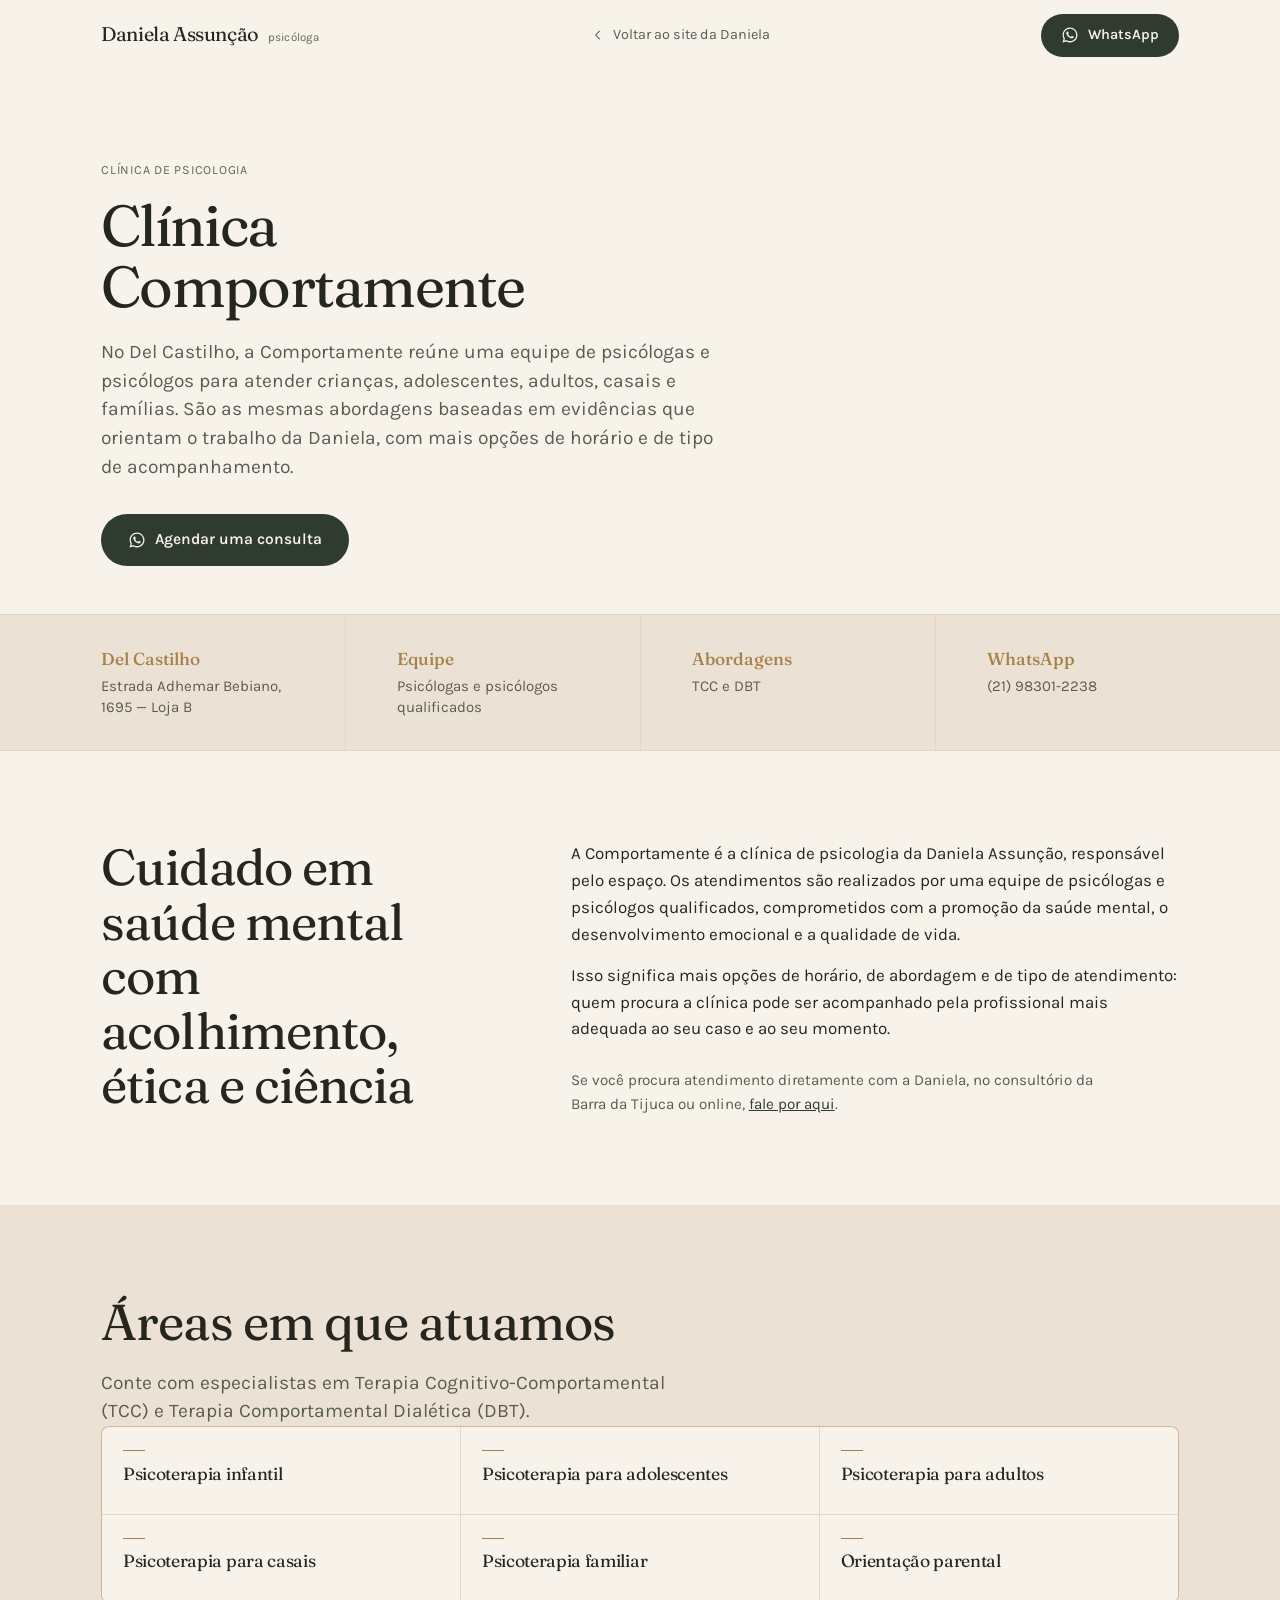
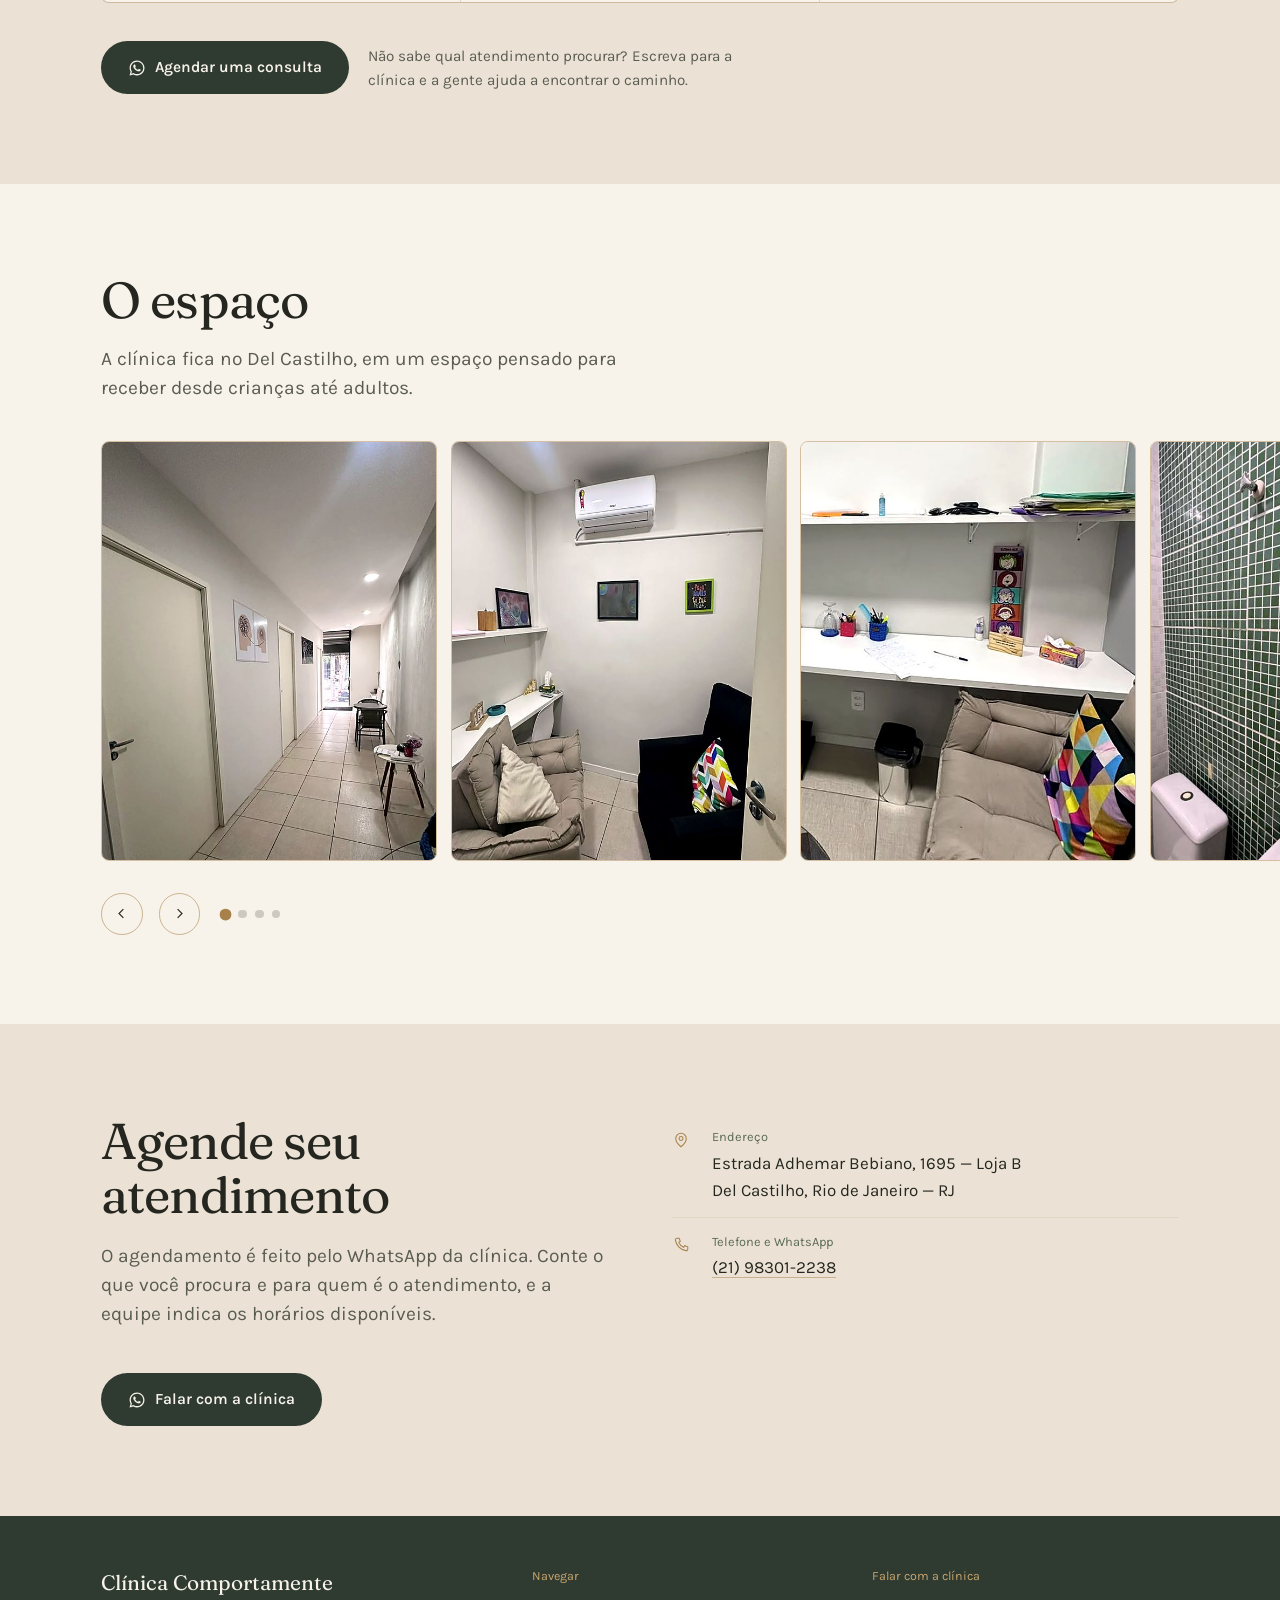
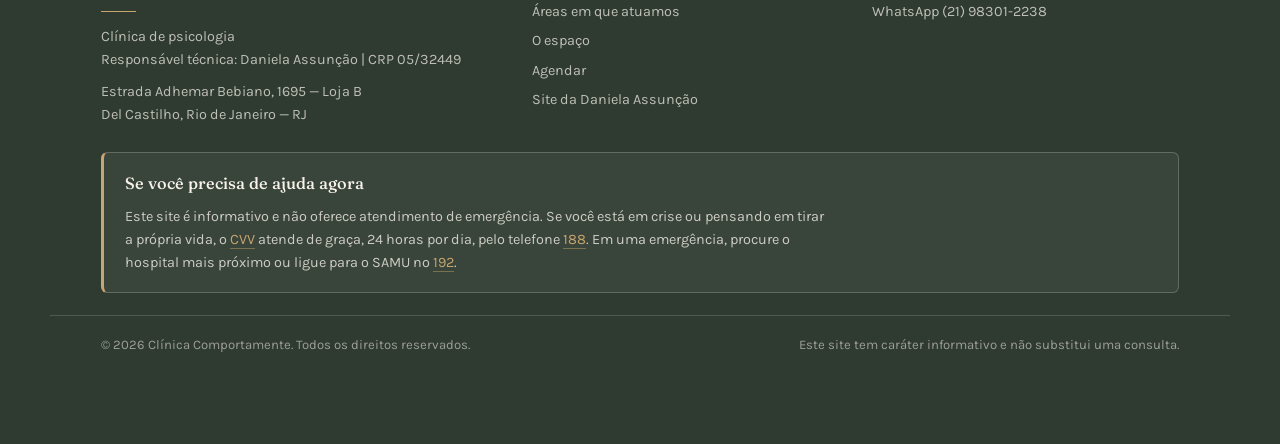
==== commit 29b976f4: "Rename clinica (4).html to clinica.html" ====
--- a/clinica.html
+++ b/clinica.html
@@ -3,14 +3,14 @@
 <head>
 <meta charset="utf-8">
 <meta name="viewport" content="width=device-width, initial-scale=1">
-<title>Clínica Comportamente — clínica de psicologia em Del Castilho | Daniela Assunção</title>
-<meta name="description" content="Clínica Comportamente, clínica de psicologia da psicóloga Daniela Assunção, em Del Castilho, Rio de Janeiro. Atendimento infantil, adolescente, adulto, casal, familiar e orientação parental.">
+<title>Clínica Comportamente — clínica de psicologia no Del Castilho | Daniela Assunção</title>
+<meta name="description" content="Clínica Comportamente, clínica de psicologia da psicóloga Daniela Assunção, no Del Castilho, Rio de Janeiro. Atendimento infantil, adolescente, adulto, casal, familiar e orientação parental.">
 <meta name="theme-color" content="#F7F2EA">
 <link rel="canonical" href="https://danielaassuncaopsicologa.com.br/clinica.html">
 <meta property="og:type" content="website">
 <meta property="og:locale" content="pt_BR">
 <meta property="og:title" content="Clínica Comportamente | Daniela Assunção">
-<meta property="og:description" content="A clínica de psicologia da Daniela Assunção, em Del Castilho. Equipe de psicólogas e psicólogos para diferentes tipos de atendimento.">
+<meta property="og:description" content="A clínica de psicologia da Daniela Assunção, no Del Castilho. Equipe de psicólogas e psicólogos para diferentes tipos de atendimento.">
 <link rel="icon" href="data:image/svg+xml,<svg xmlns='http://www.w3.org/2000/svg' viewBox='0 0 32 32'><rect width='32' height='32' rx='8' fill='%232F3B31'/><text x='16' y='22' font-family='Georgia,serif' font-size='16' fill='%23F7F2EA' text-anchor='middle'>da</text></svg>">
 
 <link rel="stylesheet" href="estilo.css">
@@ -57,11 +57,11 @@
   <div class="wrap">
     <p class="areas__rot" style="margin-top:0">Clínica de psicologia</p>
     <h1 class="anim">Clínica Comportamente</h1>
-    <p class="lead anim">Em Del Castilho, a Comportamente reúne uma equipe de psicólogas e psicólogos para atender crianças, adolescentes, adultos, casais e famílias. São as mesmas abordagens baseadas em evidências que orientam o trabalho da Daniela, com mais opções de horário e de tipo de acompanhamento.</p>
+    <p class="lead anim">No Del Castilho, a Comportamente reúne uma equipe de psicólogas e psicólogos para atender crianças, adolescentes, adultos, casais e famílias. São as mesmas abordagens baseadas em evidências que orientam o trabalho da Daniela, com mais opções de horário e de tipo de acompanhamento.</p>
     <div class="capa__acoes anim">
       <a class="btn btn--zap" href="https://wa.me/5521983012238?text=Ol%C3%A1%2C%20vim%20pelo%20site%20da%20psic%C3%B3loga%20Daniela%20Assun%C3%A7%C3%A3o%20e%20gostaria%20de%20agendar%20um%20atendimento%20na%20Cl%C3%ADnica%20Comportamente." target="_blank" rel="noopener">
         <svg viewBox="0 0 24 24" fill="currentColor" aria-hidden="true"><path d="M12.04 2C6.58 2 2.13 6.45 2.13 11.91c0 1.75.46 3.45 1.32 4.95L2 22l5.25-1.38a9.9 9.9 0 0 0 4.79 1.22h.01c5.46 0 9.91-4.45 9.91-9.91 0-2.65-1.03-5.14-2.9-7.01A9.82 9.82 0 0 0 12.04 2Zm0 18.15h-.01a8.2 8.2 0 0 1-4.19-1.15l-.3-.18-3.12.82.83-3.04-.2-.31a8.19 8.19 0 0 1-1.26-4.38c0-4.54 3.7-8.24 8.25-8.24 2.2 0 4.27.86 5.83 2.42a8.19 8.19 0 0 1 2.41 5.83c0 4.54-3.7 8.23-8.24 8.23Zm4.52-6.16c-.25-.12-1.47-.72-1.69-.81-.23-.08-.39-.12-.56.13-.16.24-.64.8-.79.97-.14.16-.29.18-.54.06-.25-.12-1.05-.39-1.99-1.23-.74-.66-1.23-1.47-1.38-1.72-.14-.25-.01-.38.11-.5.11-.11.25-.29.37-.43.12-.15.16-.25.25-.41.08-.17.04-.31-.02-.43-.06-.12-.56-1.34-.76-1.84-.2-.48-.4-.41-.56-.42h-.47c-.16 0-.43.06-.65.31-.22.25-.85.83-.85 2.03s.87 2.35.99 2.51c.12.16 1.72 2.62 4.16 3.67.58.25 1.03.4 1.39.51.58.19 1.11.16 1.53.1.47-.07 1.47-.6 1.67-1.18.21-.58.21-1.07.15-1.18-.06-.11-.22-.17-.47-.29Z"/></svg>
-        Agendar consulta
+        Agendar uma consulta
       </a>
     </div>
   </div>
@@ -83,7 +83,7 @@
       <h2 class="titulo">Cuidado em saúde mental com acolhimento, ética e ciência</h2>
     </div>
     <div>
-      <p>A Comportamente é a clínica de psicologia da Daniela Assunção. Além dela, outras psicólogas e psicólogos qualificados atendem por aqui, comprometidos com a promoção da saúde mental, o desenvolvimento emocional e a qualidade de vida.</p>
+      <p>A Comportamente é a clínica de psicologia da Daniela Assunção, responsável pelo espaço. Os atendimentos são realizados por uma equipe de psicólogas e psicólogos qualificados, comprometidos com a promoção da saúde mental, o desenvolvimento emocional e a qualidade de vida.</p>
       <p>Isso significa mais opções de horário, de abordagem e de tipo de atendimento: quem procura a clínica pode ser acompanhado pela profissional mais adequada ao seu caso e ao seu momento.</p>
       <p class="aviso" style="margin-top:1.6rem">Se você procura atendimento diretamente com a Daniela, no consultório da Barra da Tijuca ou online, <a href="index.html#contato" style="color:var(--mata)">fale por aqui</a>.</p>
     </div>
@@ -110,7 +110,7 @@
     <div class="areas__pe">
       <a class="btn btn--zap" href="https://wa.me/5521983012238?text=Ol%C3%A1%2C%20vim%20pelo%20site%20da%20psic%C3%B3loga%20Daniela%20Assun%C3%A7%C3%A3o%20e%20gostaria%20de%20agendar%20um%20atendimento%20na%20Cl%C3%ADnica%20Comportamente." target="_blank" rel="noopener">
         <svg viewBox="0 0 24 24" fill="currentColor" aria-hidden="true"><path d="M12.04 2C6.58 2 2.13 6.45 2.13 11.91c0 1.75.46 3.45 1.32 4.95L2 22l5.25-1.38a9.9 9.9 0 0 0 4.79 1.22h.01c5.46 0 9.91-4.45 9.91-9.91 0-2.65-1.03-5.14-2.9-7.01A9.82 9.82 0 0 0 12.04 2Zm0 18.15h-.01a8.2 8.2 0 0 1-4.19-1.15l-.3-.18-3.12.82.83-3.04-.2-.31a8.19 8.19 0 0 1-1.26-4.38c0-4.54 3.7-8.24 8.25-8.24 2.2 0 4.27.86 5.83 2.42a8.19 8.19 0 0 1 2.41 5.83c0 4.54-3.7 8.23-8.24 8.23Zm4.52-6.16c-.25-.12-1.47-.72-1.69-.81-.23-.08-.39-.12-.56.13-.16.24-.64.8-.79.97-.14.16-.29.18-.54.06-.25-.12-1.05-.39-1.99-1.23-.74-.66-1.23-1.47-1.38-1.72-.14-.25-.01-.38.11-.5.11-.11.25-.29.37-.43.12-.15.16-.25.25-.41.08-.17.04-.31-.02-.43-.06-.12-.56-1.34-.76-1.84-.2-.48-.4-.41-.56-.42h-.47c-.16 0-.43.06-.65.31-.22.25-.85.83-.85 2.03s.87 2.35.99 2.51c.12.16 1.72 2.62 4.16 3.67.58.25 1.03.4 1.39.51.58.19 1.11.16 1.53.1.47-.07 1.47-.6 1.67-1.18.21-.58.21-1.07.15-1.18-.06-.11-.22-.17-.47-.29Z"/></svg>
-        Agendar consulta
+        Agendar uma consulta
       </a>
       <p>Não sabe qual atendimento procurar? Escreva para a clínica e a gente ajuda a encontrar o caminho.</p>
     </div>
@@ -123,7 +123,7 @@
   <div class="wrap">
     <div class="cons__cab">
       <h2 class="titulo" id="esp-tit">O espaço</h2>
-      <p class="lead" style="margin-top:1.1rem">A clínica fica em Del Castilho, em um espaço pensado para receber desde crianças até adultos.</p>
+      <p class="lead" style="margin-top:1.1rem">A clínica fica no Del Castilho, em um espaço pensado para receber desde crianças até adultos.</p>
     </div>
   </div>
 
@@ -169,8 +169,8 @@
         </li>
         <li>
           <svg viewBox="0 0 24 24" fill="none" stroke="currentColor" stroke-width="1.4" aria-hidden="true"><path d="M6.5 3h3l1.6 4-2.1 1.5a12 12 0 0 0 6.5 6.5L17 12.9l4 1.6v3a2 2 0 0 1-2.2 2A16.5 16.5 0 0 1 4.5 5.2 2 2 0 0 1 6.5 3Z"/></svg>
-          <div><span class="ct__rot">WhatsApp</span>
-            <a href="https://wa.me/5521983012238?text=Ol%C3%A1%2C%20vim%20pelo%20site%20da%20psic%C3%B3loga%20Daniela%20Assun%C3%A7%C3%A3o%20e%20gostaria%20de%20agendar%20um%20atendimento%20na%20Cl%C3%ADnica%20Comportamente." target="_blank" rel="noopener">(21) 98301-2238</a>
+          <div><span class="ct__rot">Telefone e WhatsApp</span>
+            <a href="tel:+5521983012238">(21) 98301-2238</a>
           </div>
         </li>
       </ul>
@@ -221,7 +221,7 @@
   <a class="btn btn--linha" href="index.html">Site da Daniela</a>
   <a class="btn btn--zap" href="https://wa.me/5521983012238?text=Ol%C3%A1%2C%20vim%20pelo%20site%20da%20psic%C3%B3loga%20Daniela%20Assun%C3%A7%C3%A3o%20e%20gostaria%20de%20agendar%20um%20atendimento%20na%20Cl%C3%ADnica%20Comportamente." target="_blank" rel="noopener">
     <svg viewBox="0 0 24 24" fill="currentColor" aria-hidden="true"><path d="M12.04 2C6.58 2 2.13 6.45 2.13 11.91c0 1.75.46 3.45 1.32 4.95L2 22l5.25-1.38a9.9 9.9 0 0 0 4.79 1.22h.01c5.46 0 9.91-4.45 9.91-9.91 0-2.65-1.03-5.14-2.9-7.01A9.82 9.82 0 0 0 12.04 2Zm0 18.15h-.01a8.2 8.2 0 0 1-4.19-1.15l-.3-.18-3.12.82.83-3.04-.2-.31a8.19 8.19 0 0 1-1.26-4.38c0-4.54 3.7-8.24 8.25-8.24 2.2 0 4.27.86 5.83 2.42a8.19 8.19 0 0 1 2.41 5.83c0 4.54-3.7 8.23-8.24 8.23Zm4.52-6.16c-.25-.12-1.47-.72-1.69-.81-.23-.08-.39-.12-.56.13-.16.24-.64.8-.79.97-.14.16-.29.18-.54.06-.25-.12-1.05-.39-1.99-1.23-.74-.66-1.23-1.47-1.38-1.72-.14-.25-.01-.38.11-.5.11-.11.25-.29.37-.43.12-.15.16-.25.25-.41.08-.17.04-.31-.02-.43-.06-.12-.56-1.34-.76-1.84-.2-.48-.4-.41-.56-.42h-.47c-.16 0-.43.06-.65.31-.22.25-.85.83-.85 2.03s.87 2.35.99 2.51c.12.16 1.72 2.62 4.16 3.67.58.25 1.03.4 1.39.51.58.19 1.11.16 1.53.1.47-.07 1.47-.6 1.67-1.18.21-.58.21-1.07.15-1.18-.06-.11-.22-.17-.47-.29Z"/></svg>
-    Agendar consulta
+    Agendar
   </a>
 </div>
 
@@ -230,7 +230,7 @@
   "@context":"https://schema.org",
   "@type":"Psychologist",
   "name":"Clínica Comportamente",
-  "description":"Clínica de psicologia em Del Castilho, Rio de Janeiro. Atendimento infantil, adolescente, adulto, de casais e familiar, com abordagens baseadas em evidências.",
+  "description":"Clínica de psicologia no Del Castilho, Rio de Janeiro. Atendimento infantil, adolescente, adulto, de casais e familiar, com abordagens baseadas em evidências.",
   "url":"https://danielaassuncaopsicologa.com.br/clinica.html",
   "telephone":"+55 21 98301-2238",
   "address":{"@type":"PostalAddress","streetAddress":"Estrada Adhemar Bebiano, 1695 - Loja B","addressLocality":"Rio de Janeiro","addressRegion":"RJ","addressCountry":"BR"},
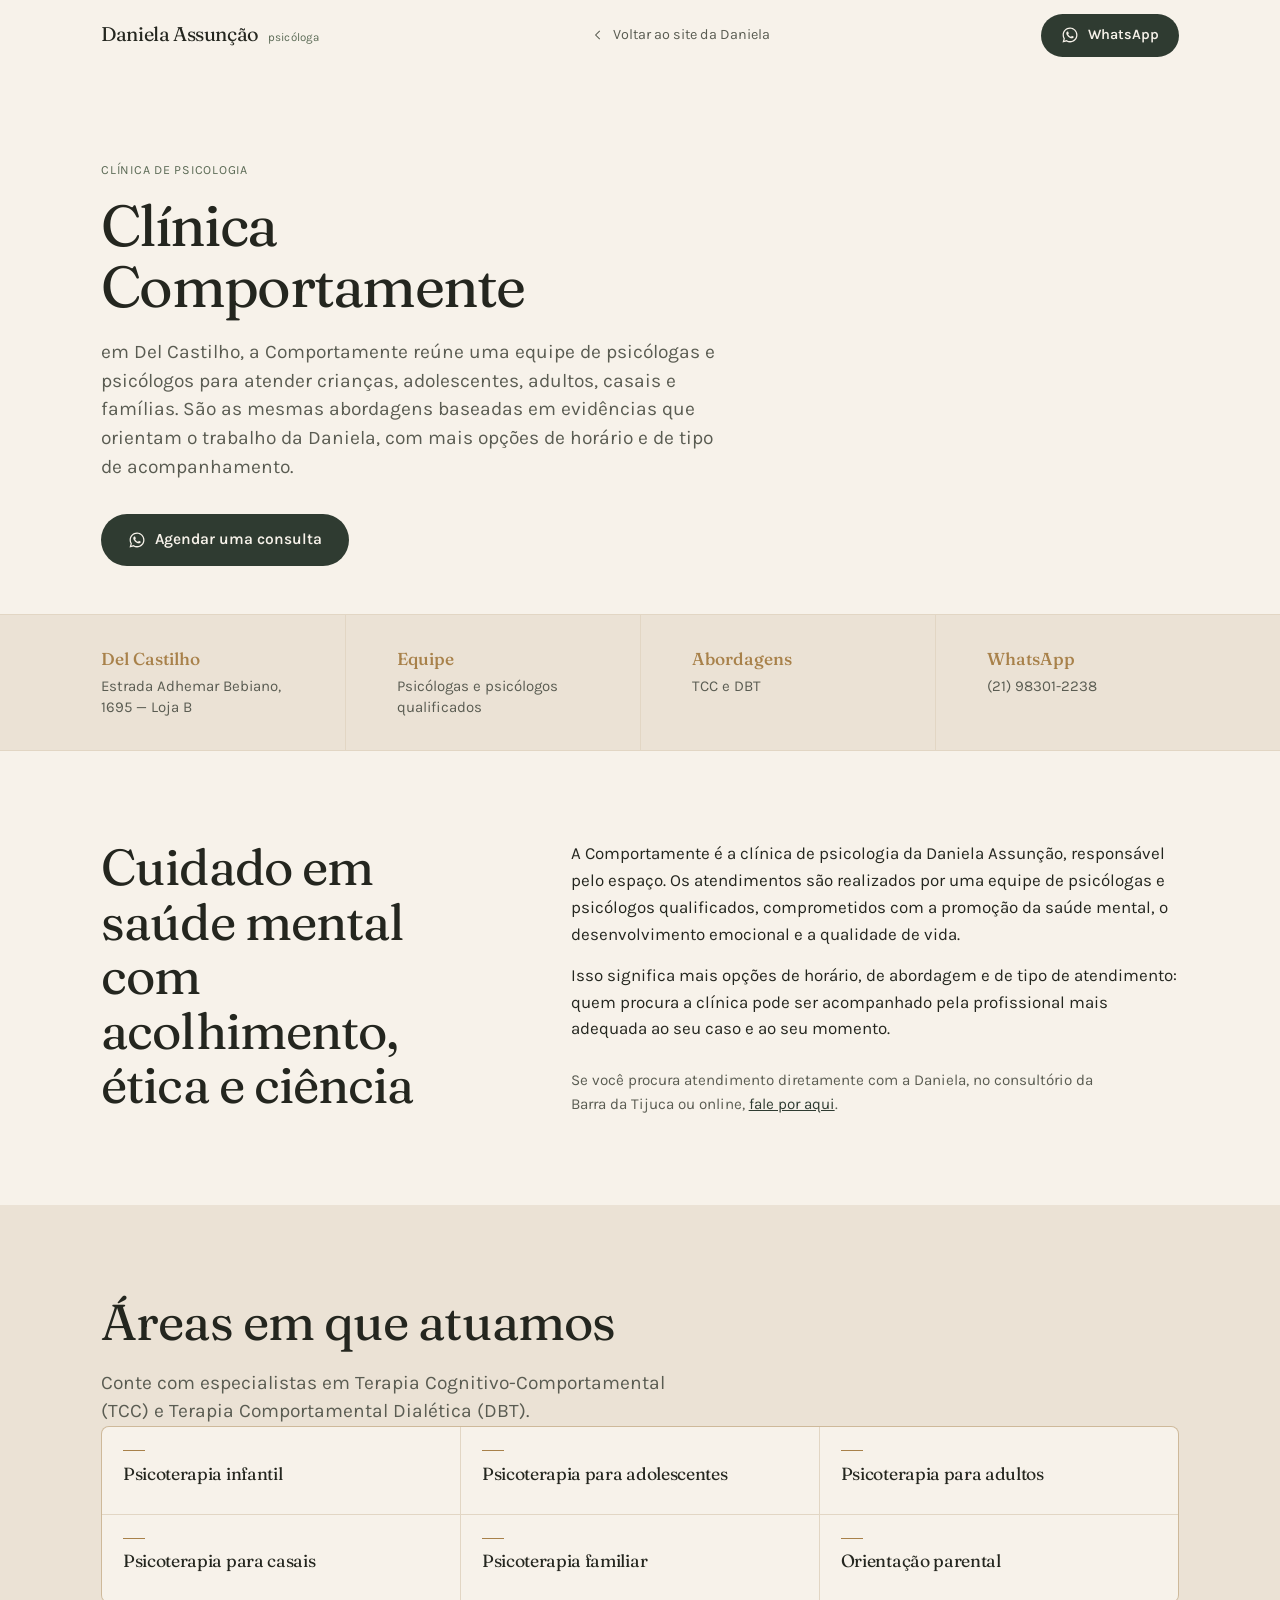
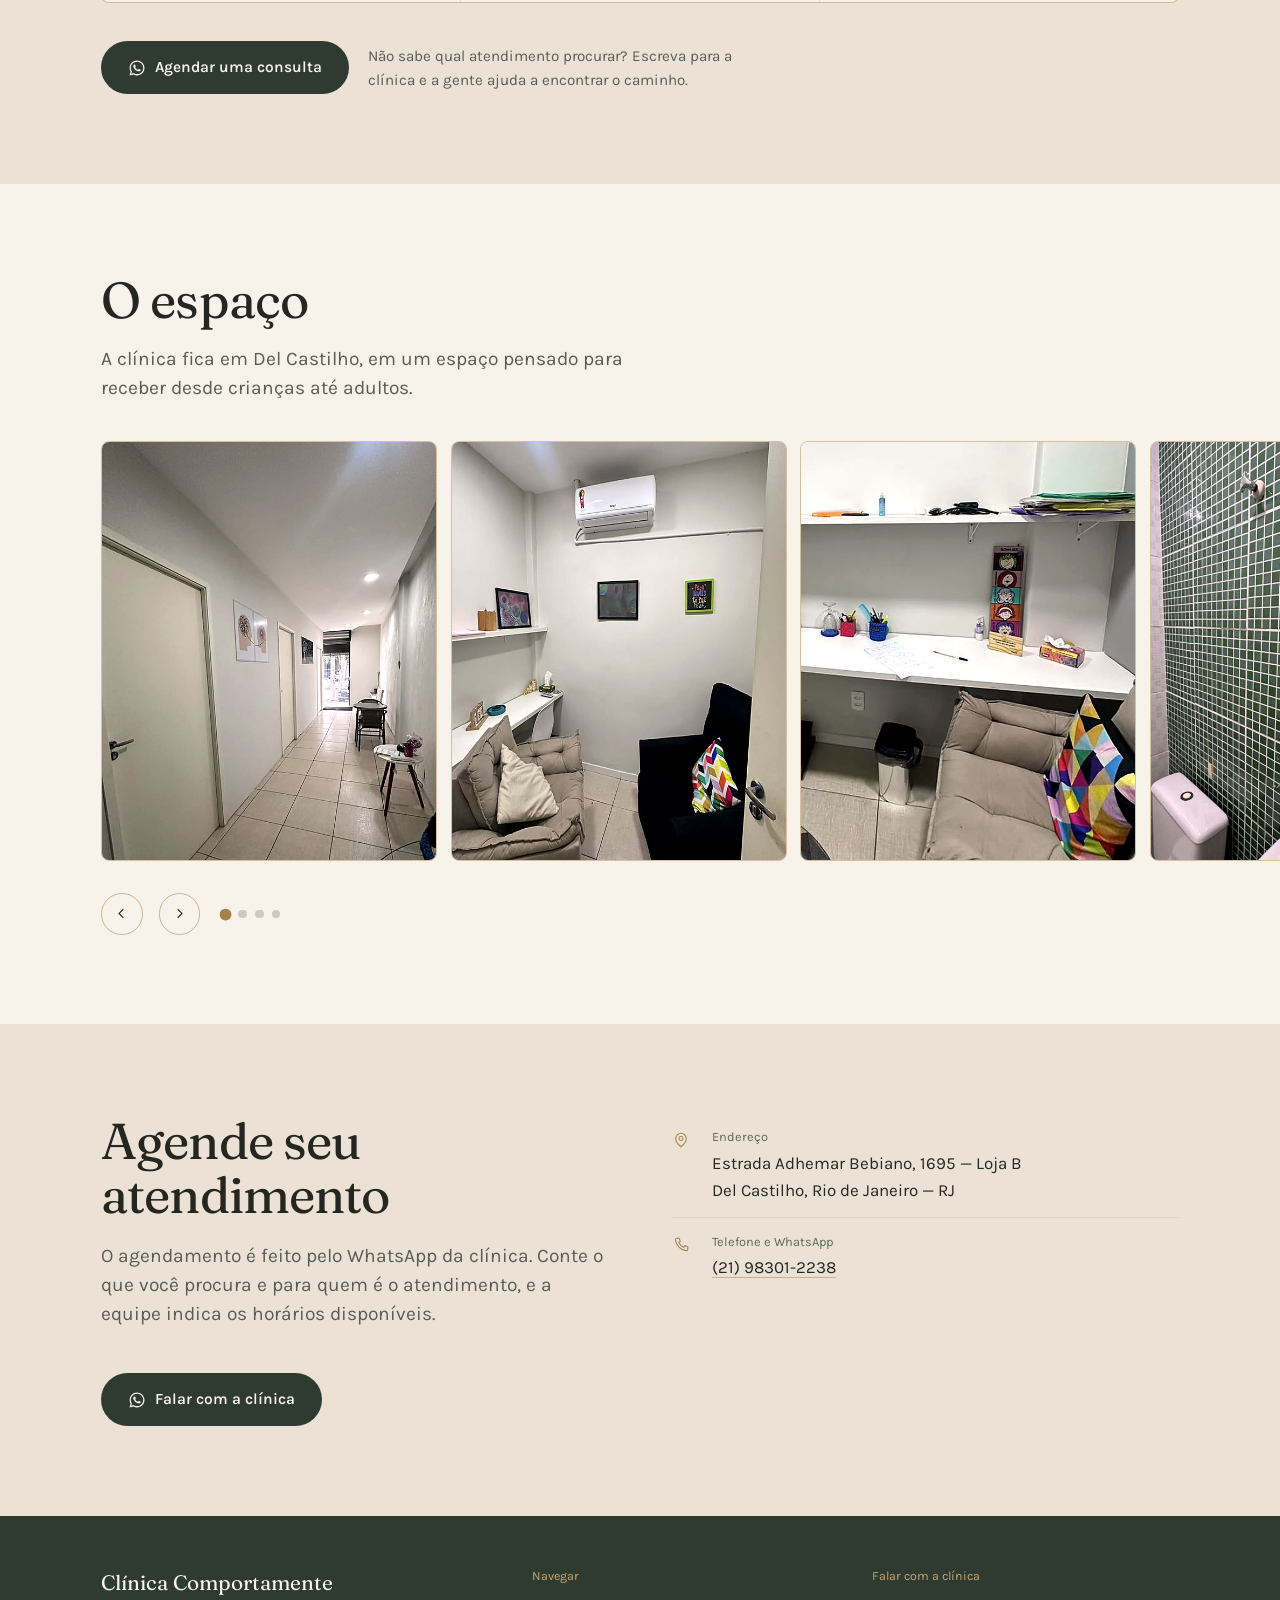
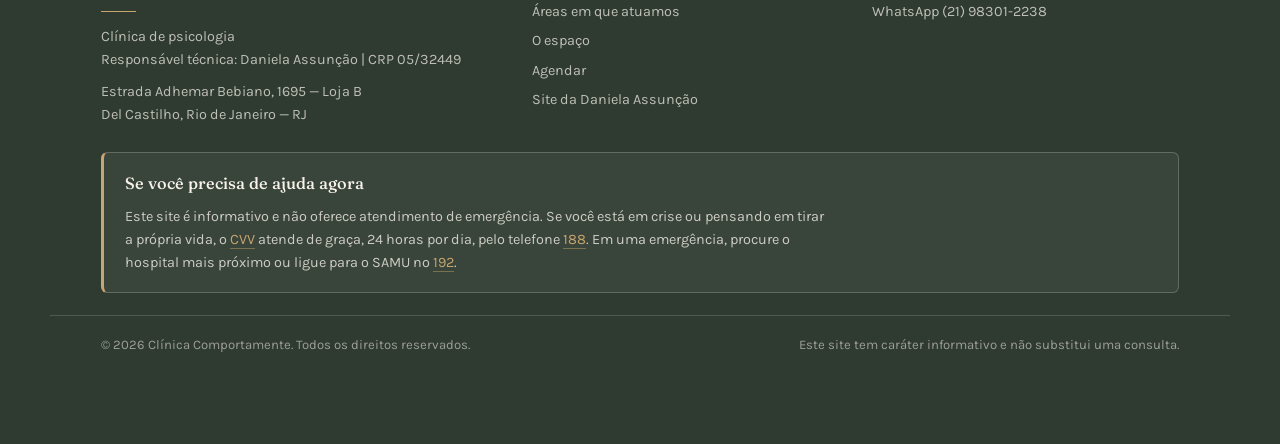
==== commit 24d199d6: "Update clinica.html" ====
--- a/clinica.html
+++ b/clinica.html
@@ -3,14 +3,14 @@
 <head>
 <meta charset="utf-8">
 <meta name="viewport" content="width=device-width, initial-scale=1">
-<title>Clínica Comportamente — clínica de psicologia no Del Castilho | Daniela Assunção</title>
-<meta name="description" content="Clínica Comportamente, clínica de psicologia da psicóloga Daniela Assunção, no Del Castilho, Rio de Janeiro. Atendimento infantil, adolescente, adulto, casal, familiar e orientação parental.">
+<title>Clínica Comportamente — clínica de psicologia em Del Castilho | Daniela Assunção</title>
+<meta name="description" content="Clínica Comportamente, clínica de psicologia da psicóloga Daniela Assunção, em Del Castilho, Rio de Janeiro. Atendimento infantil, adolescente, adulto, casal, familiar e orientação parental.">
 <meta name="theme-color" content="#F7F2EA">
 <link rel="canonical" href="https://danielaassuncaopsicologa.com.br/clinica.html">
 <meta property="og:type" content="website">
 <meta property="og:locale" content="pt_BR">
 <meta property="og:title" content="Clínica Comportamente | Daniela Assunção">
-<meta property="og:description" content="A clínica de psicologia da Daniela Assunção, no Del Castilho. Equipe de psicólogas e psicólogos para diferentes tipos de atendimento.">
+<meta property="og:description" content="A clínica de psicologia da Daniela Assunção, em Del Castilho. Equipe de psicólogas e psicólogos para diferentes tipos de atendimento.">
 <link rel="icon" href="data:image/svg+xml,<svg xmlns='http://www.w3.org/2000/svg' viewBox='0 0 32 32'><rect width='32' height='32' rx='8' fill='%232F3B31'/><text x='16' y='22' font-family='Georgia,serif' font-size='16' fill='%23F7F2EA' text-anchor='middle'>da</text></svg>">
 
 <link rel="stylesheet" href="estilo.css">
@@ -57,7 +57,7 @@
   <div class="wrap">
     <p class="areas__rot" style="margin-top:0">Clínica de psicologia</p>
     <h1 class="anim">Clínica Comportamente</h1>
-    <p class="lead anim">No Del Castilho, a Comportamente reúne uma equipe de psicólogas e psicólogos para atender crianças, adolescentes, adultos, casais e famílias. São as mesmas abordagens baseadas em evidências que orientam o trabalho da Daniela, com mais opções de horário e de tipo de acompanhamento.</p>
+    <p class="lead anim">em Del Castilho, a Comportamente reúne uma equipe de psicólogas e psicólogos para atender crianças, adolescentes, adultos, casais e famílias. São as mesmas abordagens baseadas em evidências que orientam o trabalho da Daniela, com mais opções de horário e de tipo de acompanhamento.</p>
     <div class="capa__acoes anim">
       <a class="btn btn--zap" href="https://wa.me/5521983012238?text=Ol%C3%A1%2C%20vim%20pelo%20site%20da%20psic%C3%B3loga%20Daniela%20Assun%C3%A7%C3%A3o%20e%20gostaria%20de%20agendar%20um%20atendimento%20na%20Cl%C3%ADnica%20Comportamente." target="_blank" rel="noopener">
         <svg viewBox="0 0 24 24" fill="currentColor" aria-hidden="true"><path d="M12.04 2C6.58 2 2.13 6.45 2.13 11.91c0 1.75.46 3.45 1.32 4.95L2 22l5.25-1.38a9.9 9.9 0 0 0 4.79 1.22h.01c5.46 0 9.91-4.45 9.91-9.91 0-2.65-1.03-5.14-2.9-7.01A9.82 9.82 0 0 0 12.04 2Zm0 18.15h-.01a8.2 8.2 0 0 1-4.19-1.15l-.3-.18-3.12.82.83-3.04-.2-.31a8.19 8.19 0 0 1-1.26-4.38c0-4.54 3.7-8.24 8.25-8.24 2.2 0 4.27.86 5.83 2.42a8.19 8.19 0 0 1 2.41 5.83c0 4.54-3.7 8.23-8.24 8.23Zm4.52-6.16c-.25-.12-1.47-.72-1.69-.81-.23-.08-.39-.12-.56.13-.16.24-.64.8-.79.97-.14.16-.29.18-.54.06-.25-.12-1.05-.39-1.99-1.23-.74-.66-1.23-1.47-1.38-1.72-.14-.25-.01-.38.11-.5.11-.11.25-.29.37-.43.12-.15.16-.25.25-.41.08-.17.04-.31-.02-.43-.06-.12-.56-1.34-.76-1.84-.2-.48-.4-.41-.56-.42h-.47c-.16 0-.43.06-.65.31-.22.25-.85.83-.85 2.03s.87 2.35.99 2.51c.12.16 1.72 2.62 4.16 3.67.58.25 1.03.4 1.39.51.58.19 1.11.16 1.53.1.47-.07 1.47-.6 1.67-1.18.21-.58.21-1.07.15-1.18-.06-.11-.22-.17-.47-.29Z"/></svg>
@@ -123,7 +123,7 @@
   <div class="wrap">
     <div class="cons__cab">
       <h2 class="titulo" id="esp-tit">O espaço</h2>
-      <p class="lead" style="margin-top:1.1rem">A clínica fica no Del Castilho, em um espaço pensado para receber desde crianças até adultos.</p>
+      <p class="lead" style="margin-top:1.1rem">A clínica fica em Del Castilho, em um espaço pensado para receber desde crianças até adultos.</p>
     </div>
   </div>
 
@@ -230,7 +230,7 @@
   "@context":"https://schema.org",
   "@type":"Psychologist",
   "name":"Clínica Comportamente",
-  "description":"Clínica de psicologia no Del Castilho, Rio de Janeiro. Atendimento infantil, adolescente, adulto, de casais e familiar, com abordagens baseadas em evidências.",
+  "description":"Clínica de psicologia em Del Castilho, Rio de Janeiro. Atendimento infantil, adolescente, adulto, de casais e familiar, com abordagens baseadas em evidências.",
   "url":"https://danielaassuncaopsicologa.com.br/clinica.html",
   "telephone":"+55 21 98301-2238",
   "address":{"@type":"PostalAddress","streetAddress":"Estrada Adhemar Bebiano, 1695 - Loja B","addressLocality":"Rio de Janeiro","addressRegion":"RJ","addressCountry":"BR"},
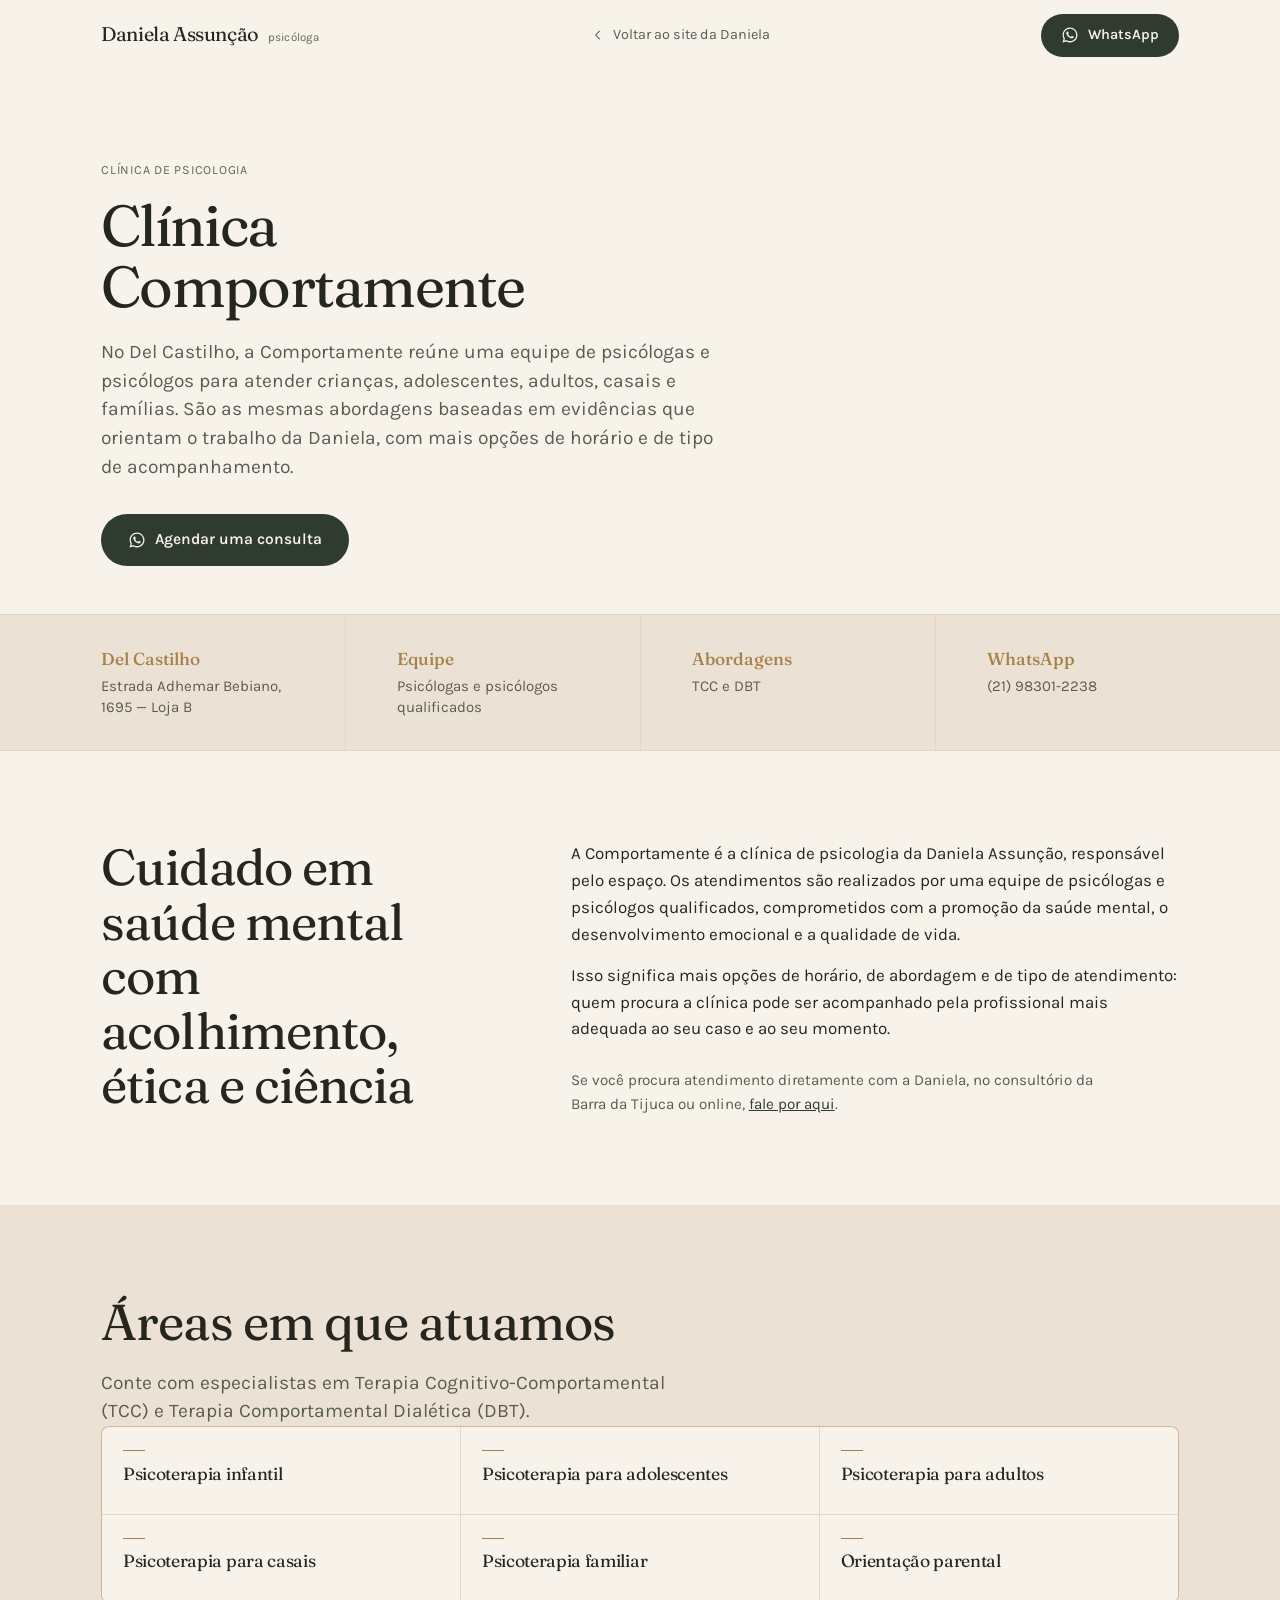
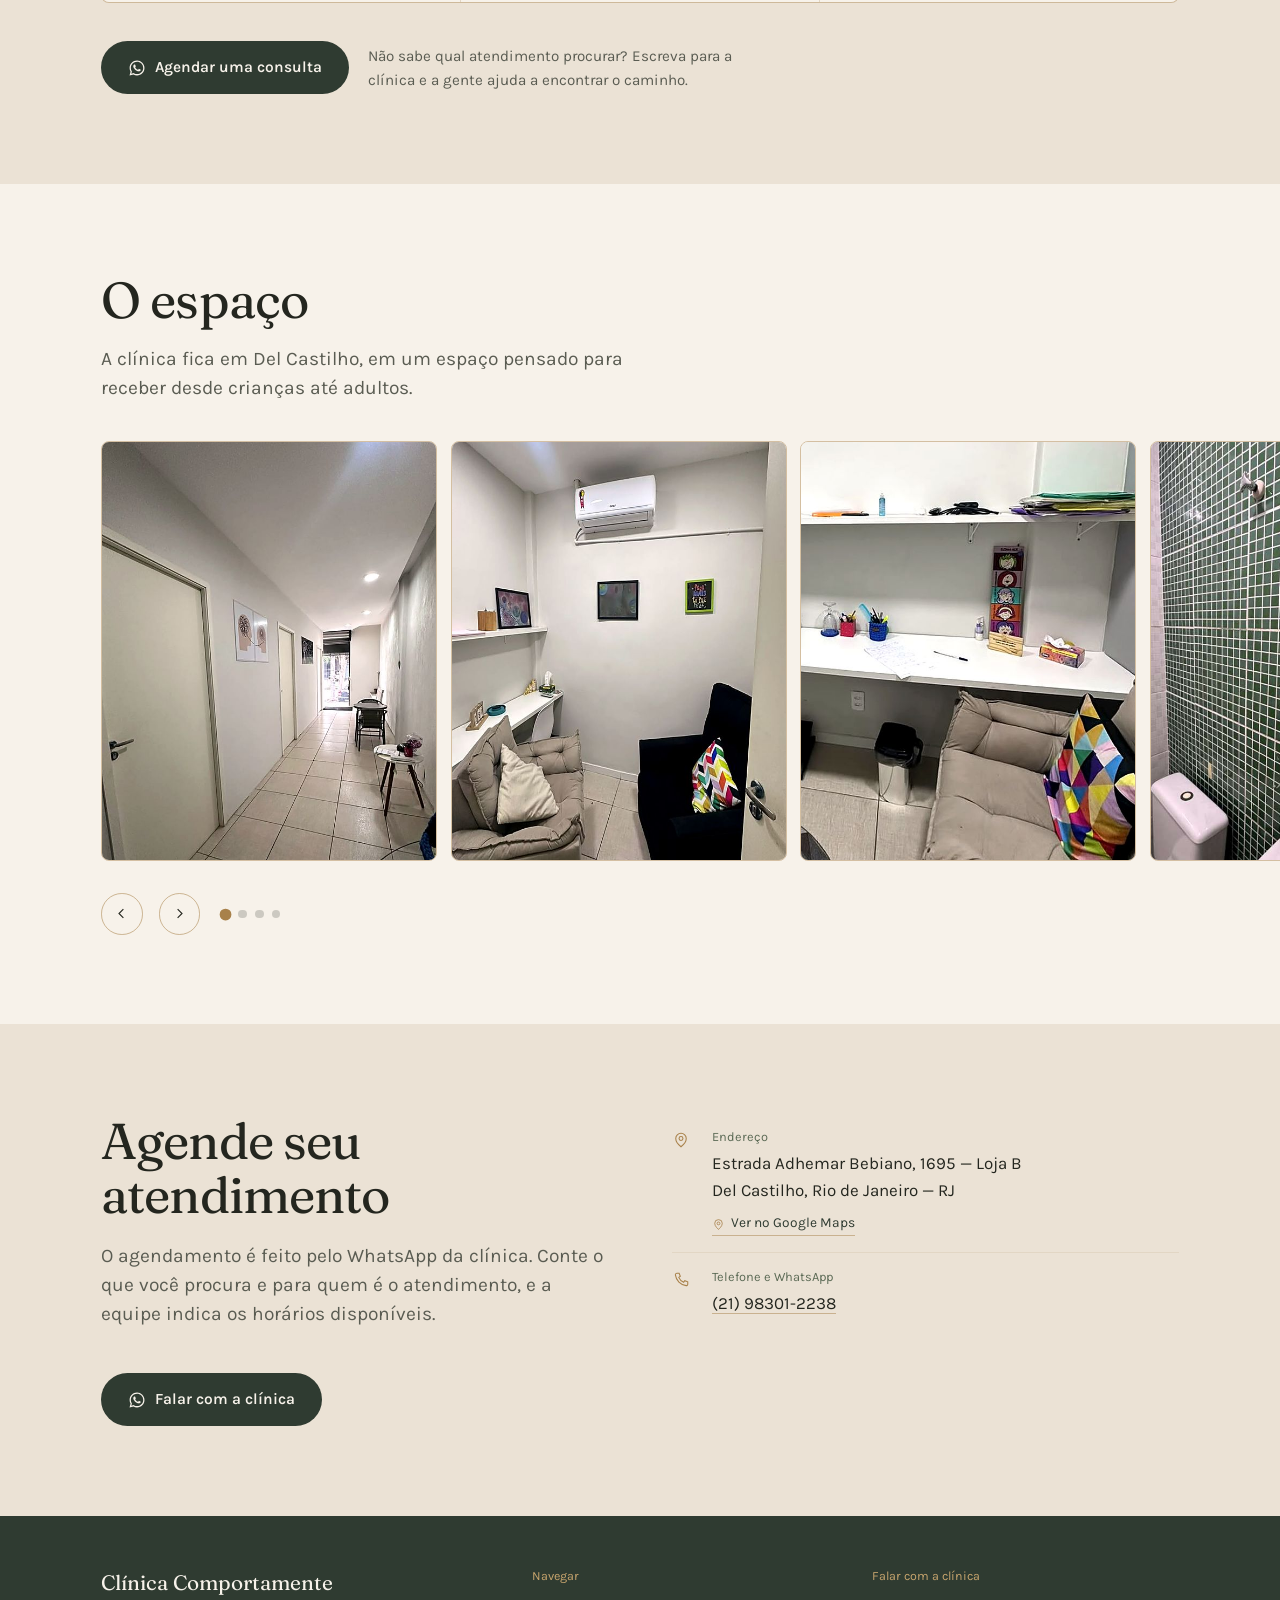
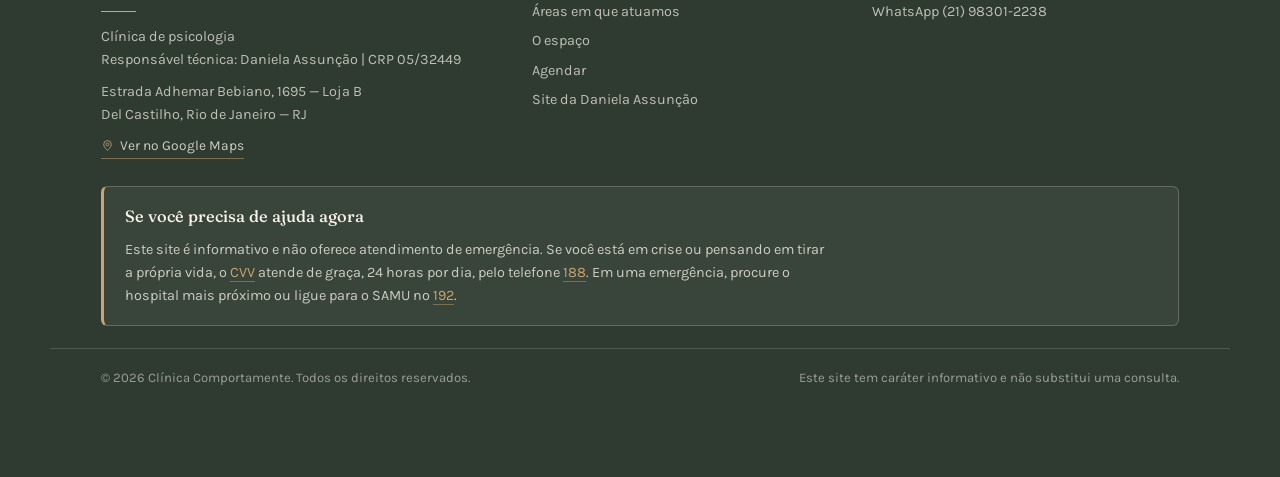
==== commit 717ef919: "Rename clinica..html to clinica.html" ====
--- a/clinica.html
+++ b/clinica.html
@@ -57,7 +57,7 @@
   <div class="wrap">
     <p class="areas__rot" style="margin-top:0">Clínica de psicologia</p>
     <h1 class="anim">Clínica Comportamente</h1>
-    <p class="lead anim">em Del Castilho, a Comportamente reúne uma equipe de psicólogas e psicólogos para atender crianças, adolescentes, adultos, casais e famílias. São as mesmas abordagens baseadas em evidências que orientam o trabalho da Daniela, com mais opções de horário e de tipo de acompanhamento.</p>
+    <p class="lead anim">No Del Castilho, a Comportamente reúne uma equipe de psicólogas e psicólogos para atender crianças, adolescentes, adultos, casais e famílias. São as mesmas abordagens baseadas em evidências que orientam o trabalho da Daniela, com mais opções de horário e de tipo de acompanhamento.</p>
     <div class="capa__acoes anim">
       <a class="btn btn--zap" href="https://wa.me/5521983012238?text=Ol%C3%A1%2C%20vim%20pelo%20site%20da%20psic%C3%B3loga%20Daniela%20Assun%C3%A7%C3%A3o%20e%20gostaria%20de%20agendar%20um%20atendimento%20na%20Cl%C3%ADnica%20Comportamente." target="_blank" rel="noopener">
         <svg viewBox="0 0 24 24" fill="currentColor" aria-hidden="true"><path d="M12.04 2C6.58 2 2.13 6.45 2.13 11.91c0 1.75.46 3.45 1.32 4.95L2 22l5.25-1.38a9.9 9.9 0 0 0 4.79 1.22h.01c5.46 0 9.91-4.45 9.91-9.91 0-2.65-1.03-5.14-2.9-7.01A9.82 9.82 0 0 0 12.04 2Zm0 18.15h-.01a8.2 8.2 0 0 1-4.19-1.15l-.3-.18-3.12.82.83-3.04-.2-.31a8.19 8.19 0 0 1-1.26-4.38c0-4.54 3.7-8.24 8.25-8.24 2.2 0 4.27.86 5.83 2.42a8.19 8.19 0 0 1 2.41 5.83c0 4.54-3.7 8.23-8.24 8.23Zm4.52-6.16c-.25-.12-1.47-.72-1.69-.81-.23-.08-.39-.12-.56.13-.16.24-.64.8-.79.97-.14.16-.29.18-.54.06-.25-.12-1.05-.39-1.99-1.23-.74-.66-1.23-1.47-1.38-1.72-.14-.25-.01-.38.11-.5.11-.11.25-.29.37-.43.12-.15.16-.25.25-.41.08-.17.04-.31-.02-.43-.06-.12-.56-1.34-.76-1.84-.2-.48-.4-.41-.56-.42h-.47c-.16 0-.43.06-.65.31-.22.25-.85.83-.85 2.03s.87 2.35.99 2.51c.12.16 1.72 2.62 4.16 3.67.58.25 1.03.4 1.39.51.58.19 1.11.16 1.53.1.47-.07 1.47-.6 1.67-1.18.21-.58.21-1.07.15-1.18-.06-.11-.22-.17-.47-.29Z"/></svg>
@@ -164,7 +164,7 @@
         <li>
           <svg viewBox="0 0 24 24" fill="none" stroke="currentColor" stroke-width="1.4" aria-hidden="true"><path d="M12 21s7-5.5 7-11a7 7 0 1 0-14 0c0 5.5 7 11 7 11Z"/><circle cx="12" cy="10" r="2.6"/></svg>
           <div><span class="ct__rot">Endereço</span>
-            Estrada Adhemar Bebiano, 1695 — Loja B<br>Del Castilho, Rio de Janeiro — RJ
+            Estrada Adhemar Bebiano, 1695 — Loja B<br>Del Castilho, Rio de Janeiro — RJ<br><a class="mapa" href="https://www.google.com/maps/place/Cl%C3%ADnica+de+Psicologia+-+Comportamente/@-22.8738897,-43.2759671,17z/data=!4m6!3m5!1s0x997d7c080b96ab:0x486f4c81493828e7!8m2!3d-22.8738897!4d-43.2759671!16s%2Fg%2F11t197ch87" target="_blank" rel="noopener"><svg viewBox="0 0 24 24" fill="none" stroke="currentColor" stroke-width="1.5" aria-hidden="true"><path d="M12 21s7-5.5 7-11a7 7 0 1 0-14 0c0 5.5 7 11 7 11Z"/><circle cx="12" cy="10" r="2.6"/></svg>Ver no Google Maps</a>
           </div>
         </li>
         <li>
@@ -185,7 +185,7 @@
     <div>
       <h4>Clínica Comportamente</h4>
       <p style="margin:0 0 .6rem">Clínica de psicologia<br>Responsável técnica: Daniela Assunção | CRP 05/32449</p>
-      <p style="margin:0">Estrada Adhemar Bebiano, 1695 — Loja B<br>Del Castilho, Rio de Janeiro — RJ</p>
+      <p style="margin:0">Estrada Adhemar Bebiano, 1695 — Loja B<br>Del Castilho, Rio de Janeiro — RJ<br><a class="mapa mapa--rod" href="https://www.google.com/maps/place/Cl%C3%ADnica+de+Psicologia+-+Comportamente/@-22.8738897,-43.2759671,17z/data=!4m6!3m5!1s0x997d7c080b96ab:0x486f4c81493828e7!8m2!3d-22.8738897!4d-43.2759671!16s%2Fg%2F11t197ch87" target="_blank" rel="noopener"><svg viewBox="0 0 24 24" fill="none" stroke="currentColor" stroke-width="1.5" aria-hidden="true"><path d="M12 21s7-5.5 7-11a7 7 0 1 0-14 0c0 5.5 7 11 7 11Z"/><circle cx="12" cy="10" r="2.6"/></svg>Ver no Google Maps</a></p>
     </div>
     <div>
       <p class="rod__t">Navegar</p>
--- a/estilo.css
+++ b/estilo.css
@@ -483,3 +483,19 @@
 .destaques{grid-template-columns:repeat(2,1fr)}
 .destaques li.txt b{font-size:1.05rem;line-height:1.2}
 .sobre__extra{margin-top:clamp(2rem,4vw,3rem)}
+
+/* link para o Google Maps */
+.mapa{
+  display:inline-flex;align-items:center;gap:.35rem;margin-top:.5rem;
+  font-size:.86rem;text-decoration:none;color:var(--mata);
+  border-bottom:1px solid rgba(168,129,74,.55);padding-bottom:.1rem;
+  transition:color .2s ease,border-color .2s ease;
+}
+.mapa:hover{color:var(--tinta);border-bottom-color:var(--tinta)}
+.mapa svg{width:13px;height:13px;flex:none;color:var(--latao)}
+.mapa--claro{color:var(--latao-claro);border-bottom-color:rgba(201,166,110,.5)}
+.mapa--claro:hover{color:var(--marfim);border-bottom-color:var(--marfim)}
+.mapa--claro svg{color:var(--latao-claro)}
+.mapa--rod{color:rgba(247,242,234,.8);border-bottom-color:rgba(201,166,110,.5)}
+.mapa--rod:hover{color:var(--marfim)}
+.mapa--rod svg{color:var(--latao-claro)}
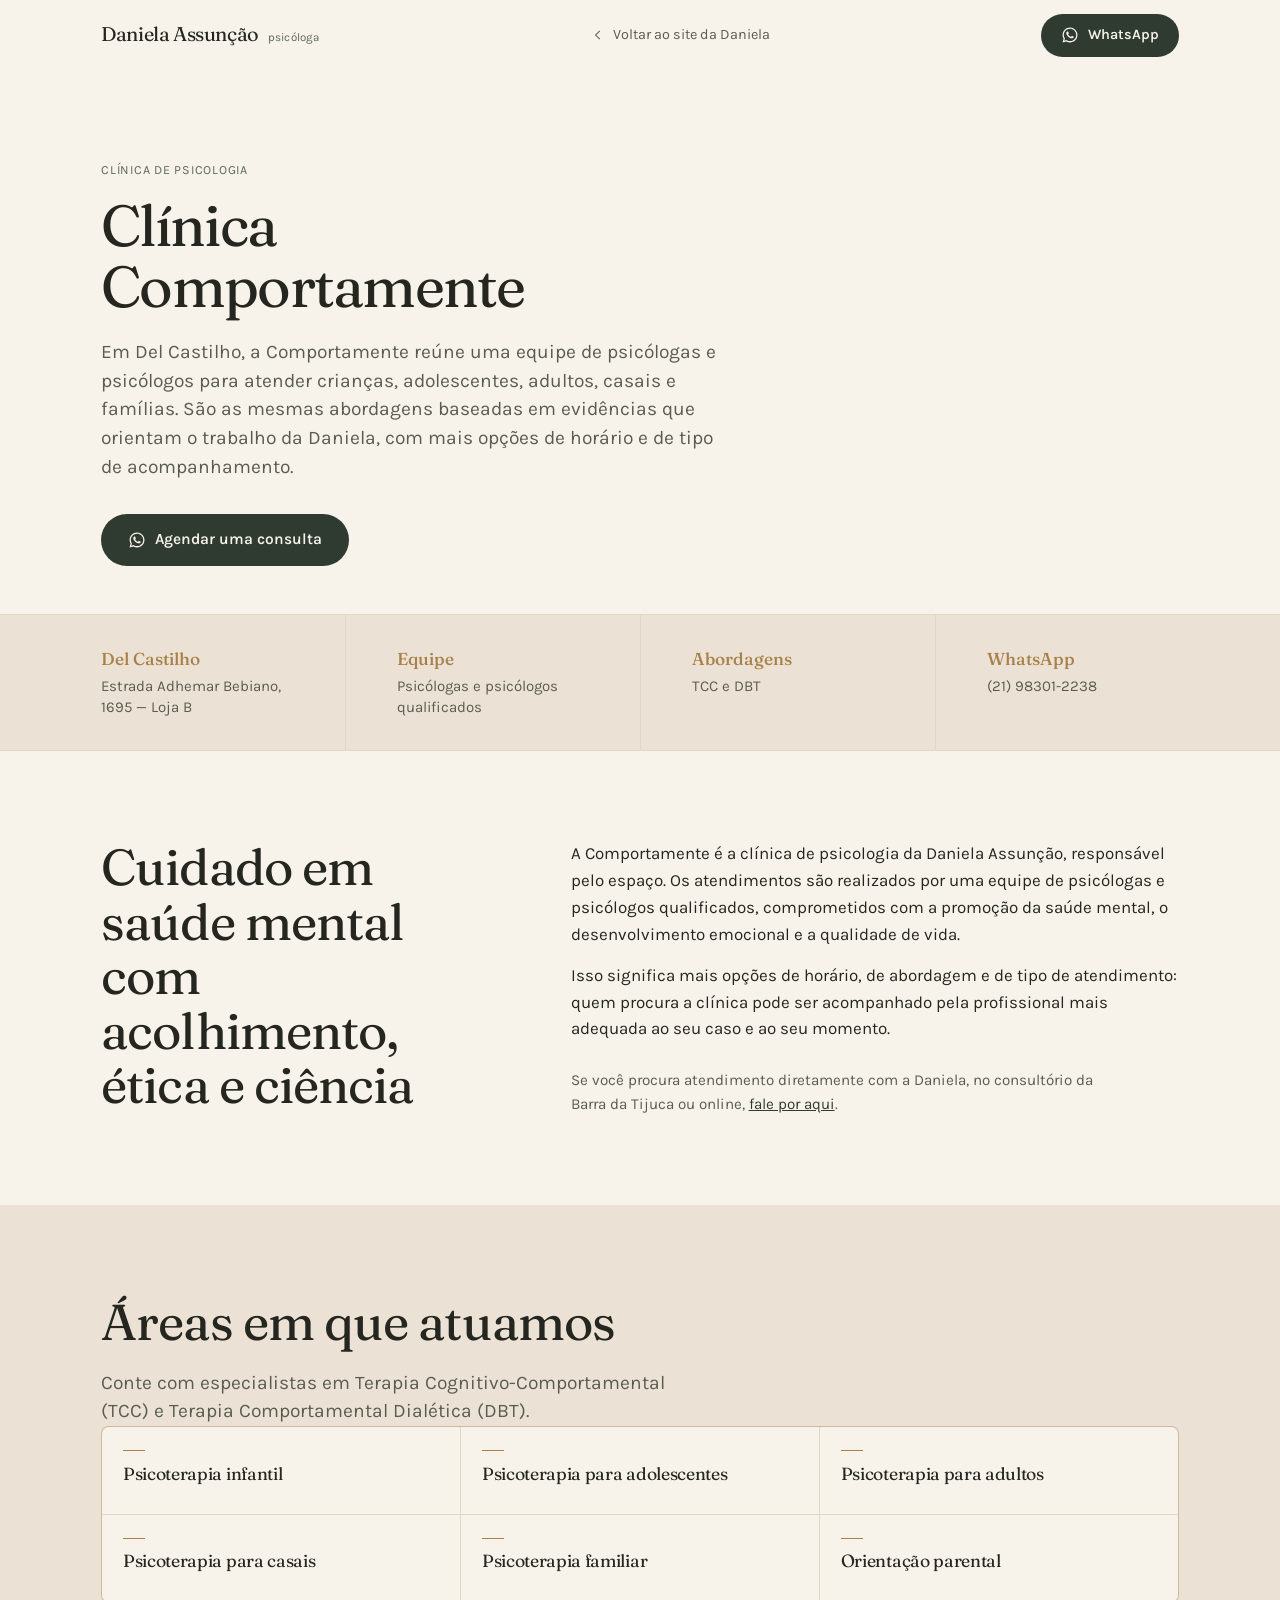
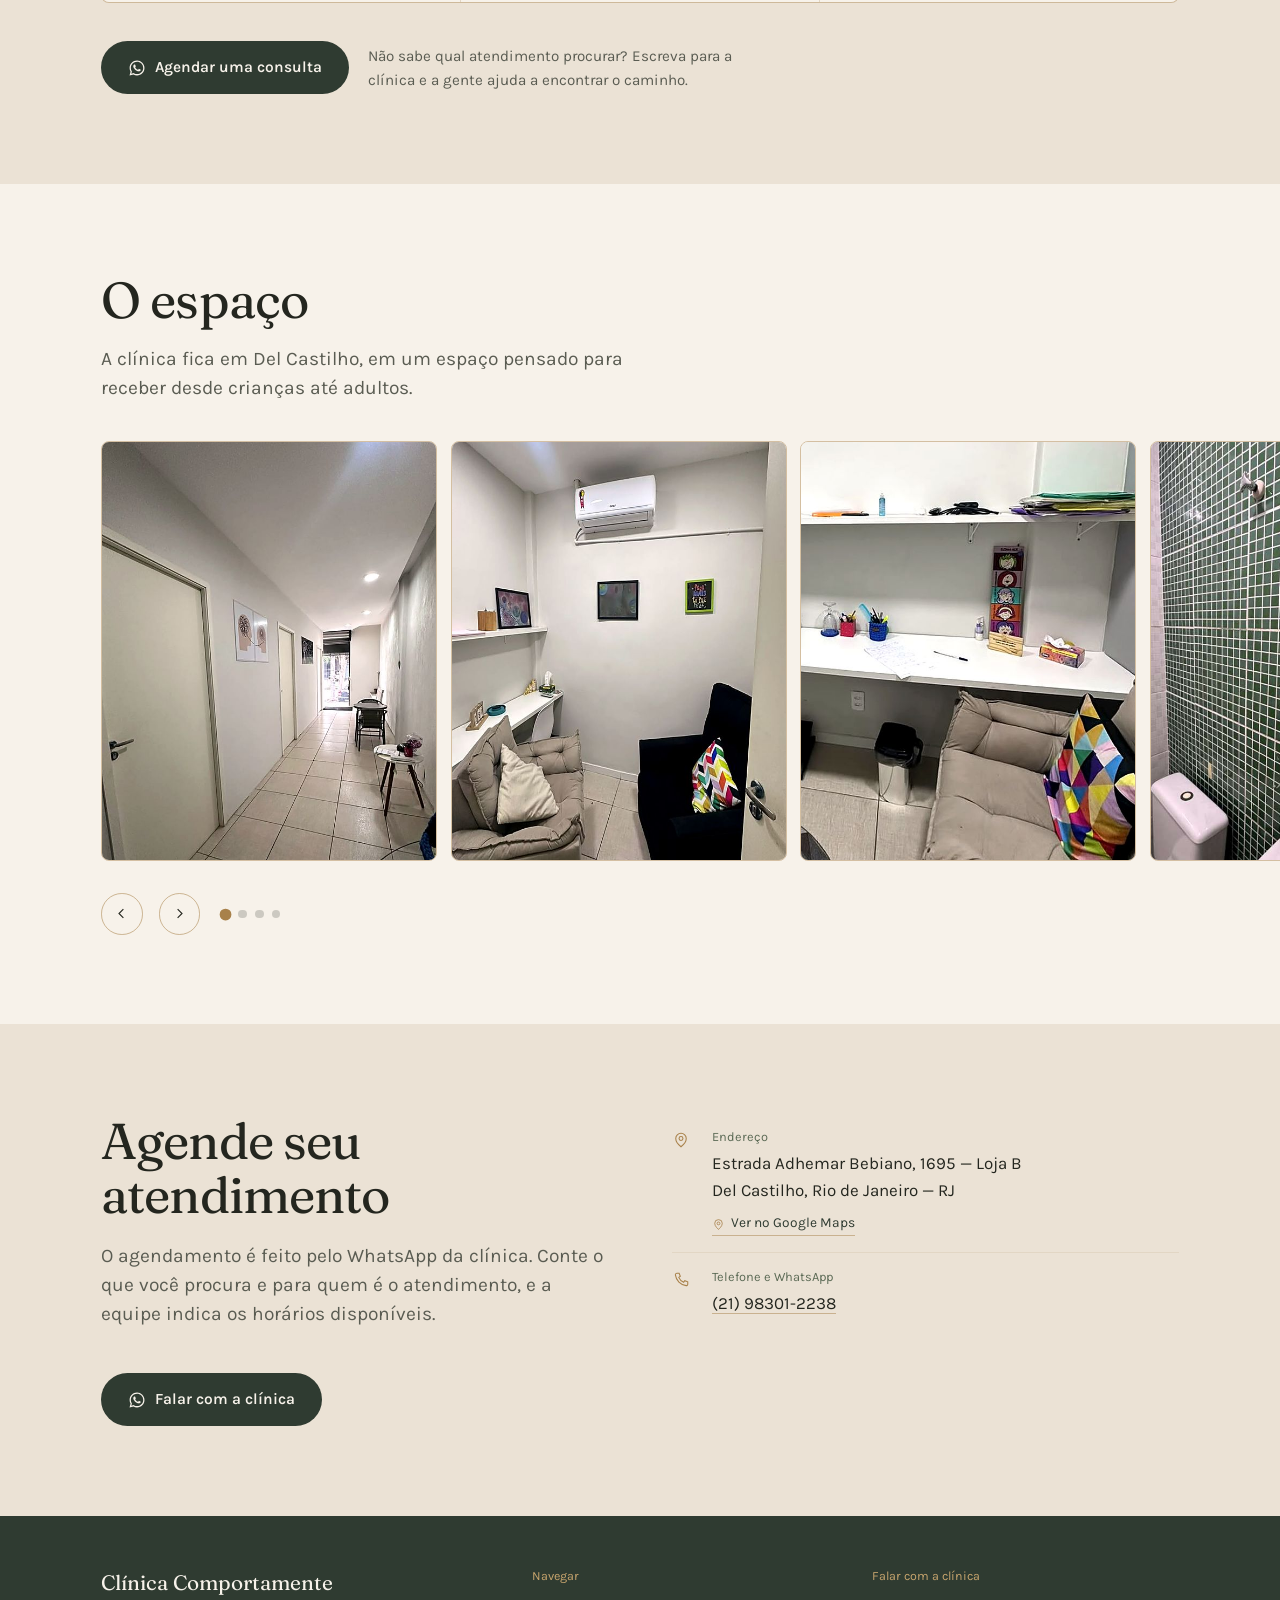
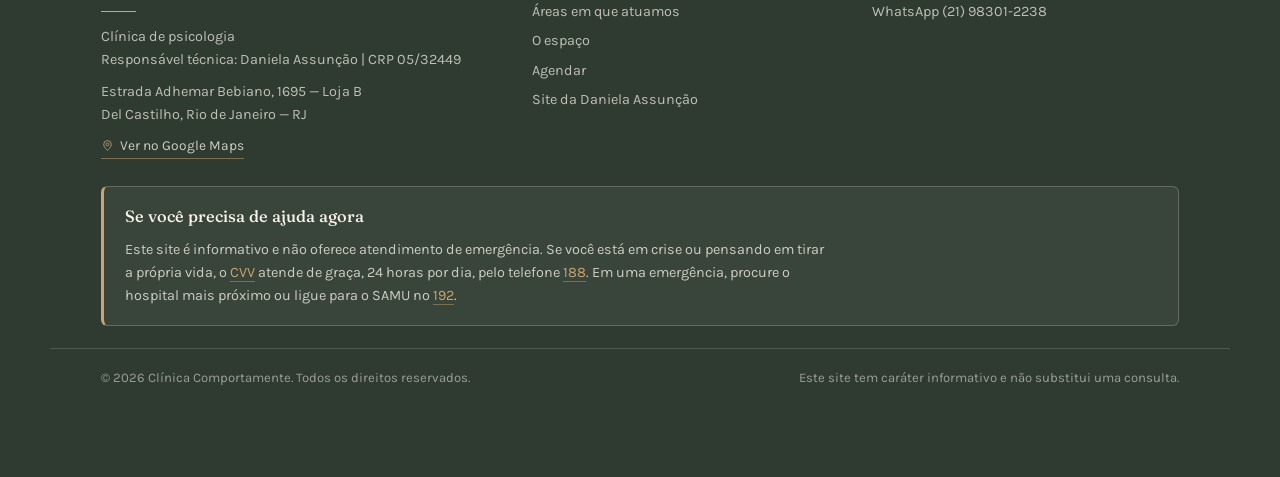
==== commit 0ec52083: "Update clinica.html" ====
--- a/clinica.html
+++ b/clinica.html
@@ -57,7 +57,7 @@
   <div class="wrap">
     <p class="areas__rot" style="margin-top:0">Clínica de psicologia</p>
     <h1 class="anim">Clínica Comportamente</h1>
-    <p class="lead anim">No Del Castilho, a Comportamente reúne uma equipe de psicólogas e psicólogos para atender crianças, adolescentes, adultos, casais e famílias. São as mesmas abordagens baseadas em evidências que orientam o trabalho da Daniela, com mais opções de horário e de tipo de acompanhamento.</p>
+    <p class="lead anim">Em Del Castilho, a Comportamente reúne uma equipe de psicólogas e psicólogos para atender crianças, adolescentes, adultos, casais e famílias. São as mesmas abordagens baseadas em evidências que orientam o trabalho da Daniela, com mais opções de horário e de tipo de acompanhamento.</p>
     <div class="capa__acoes anim">
       <a class="btn btn--zap" href="https://wa.me/5521983012238?text=Ol%C3%A1%2C%20vim%20pelo%20site%20da%20psic%C3%B3loga%20Daniela%20Assun%C3%A7%C3%A3o%20e%20gostaria%20de%20agendar%20um%20atendimento%20na%20Cl%C3%ADnica%20Comportamente." target="_blank" rel="noopener">
         <svg viewBox="0 0 24 24" fill="currentColor" aria-hidden="true"><path d="M12.04 2C6.58 2 2.13 6.45 2.13 11.91c0 1.75.46 3.45 1.32 4.95L2 22l5.25-1.38a9.9 9.9 0 0 0 4.79 1.22h.01c5.46 0 9.91-4.45 9.91-9.91 0-2.65-1.03-5.14-2.9-7.01A9.82 9.82 0 0 0 12.04 2Zm0 18.15h-.01a8.2 8.2 0 0 1-4.19-1.15l-.3-.18-3.12.82.83-3.04-.2-.31a8.19 8.19 0 0 1-1.26-4.38c0-4.54 3.7-8.24 8.25-8.24 2.2 0 4.27.86 5.83 2.42a8.19 8.19 0 0 1 2.41 5.83c0 4.54-3.7 8.23-8.24 8.23Zm4.52-6.16c-.25-.12-1.47-.72-1.69-.81-.23-.08-.39-.12-.56.13-.16.24-.64.8-.79.97-.14.16-.29.18-.54.06-.25-.12-1.05-.39-1.99-1.23-.74-.66-1.23-1.47-1.38-1.72-.14-.25-.01-.38.11-.5.11-.11.25-.29.37-.43.12-.15.16-.25.25-.41.08-.17.04-.31-.02-.43-.06-.12-.56-1.34-.76-1.84-.2-.48-.4-.41-.56-.42h-.47c-.16 0-.43.06-.65.31-.22.25-.85.83-.85 2.03s.87 2.35.99 2.51c.12.16 1.72 2.62 4.16 3.67.58.25 1.03.4 1.39.51.58.19 1.11.16 1.53.1.47-.07 1.47-.6 1.67-1.18.21-.58.21-1.07.15-1.18-.06-.11-.22-.17-.47-.29Z"/></svg>
